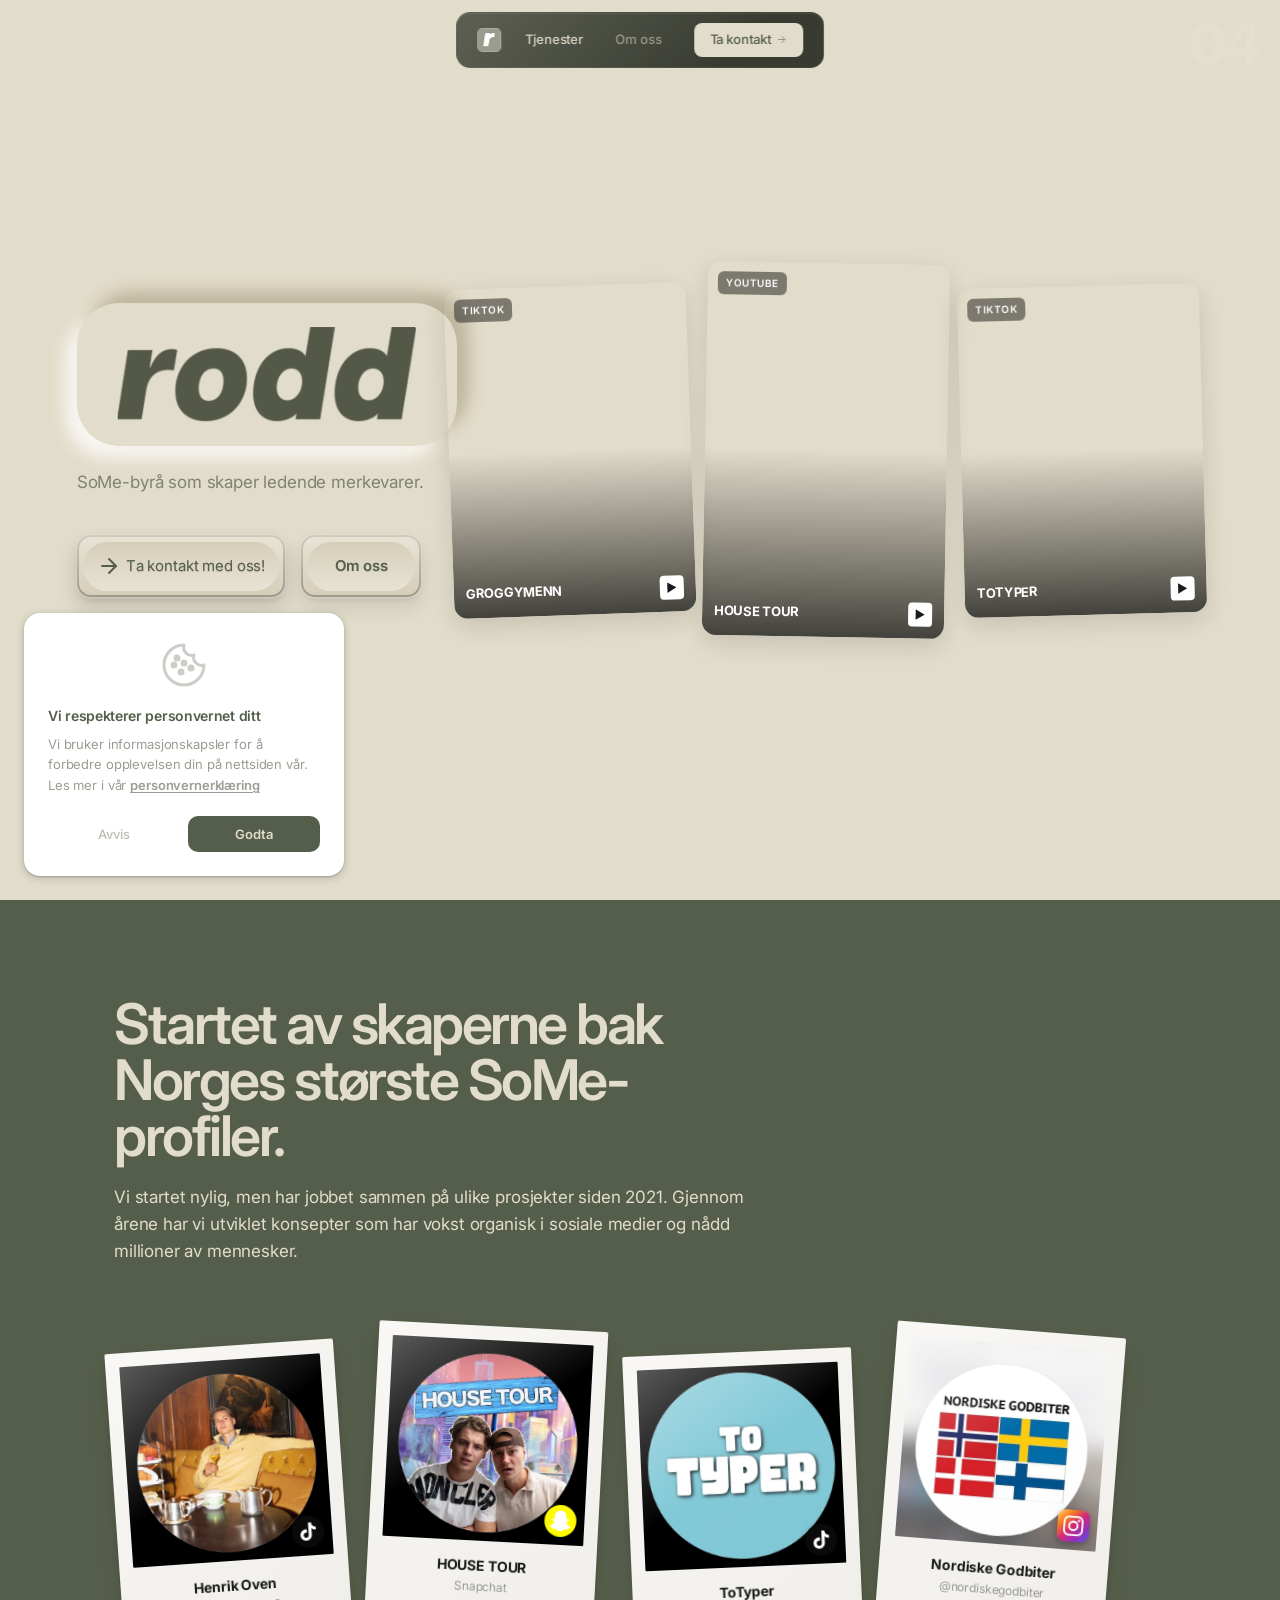
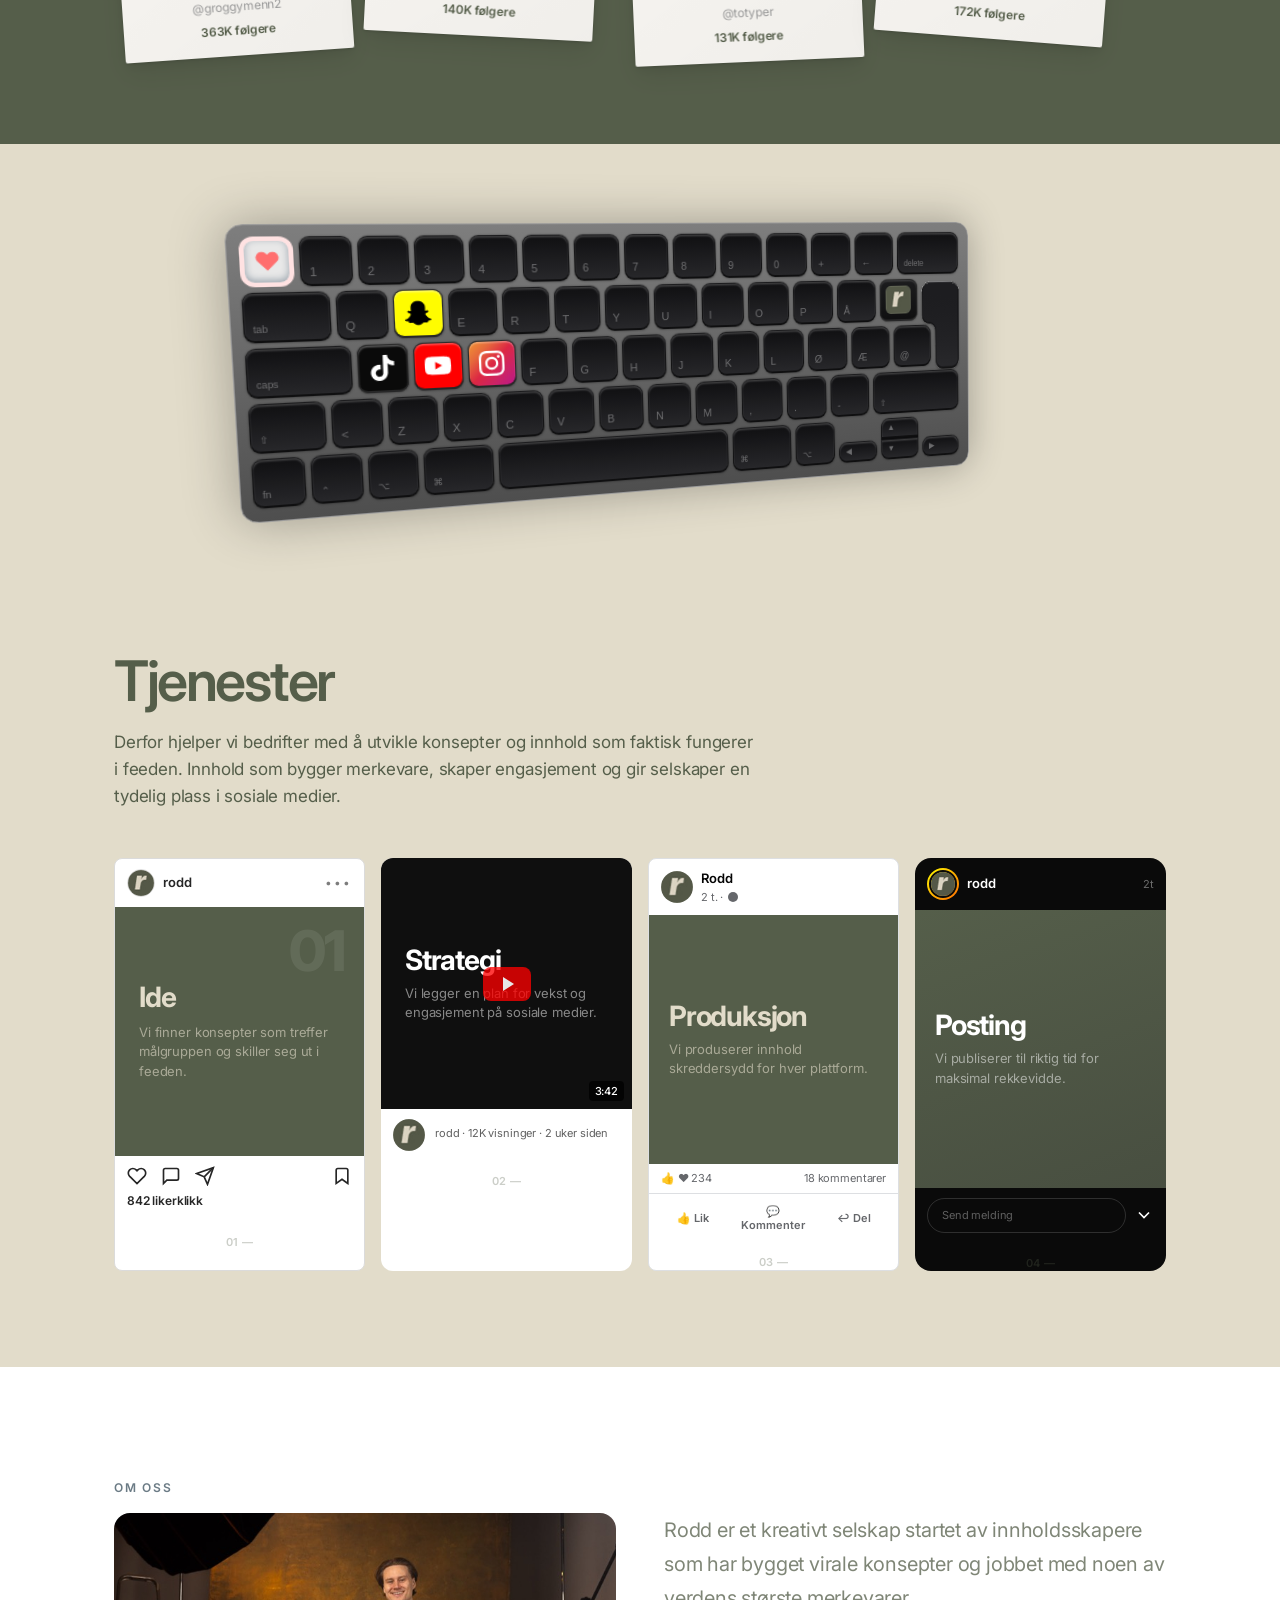
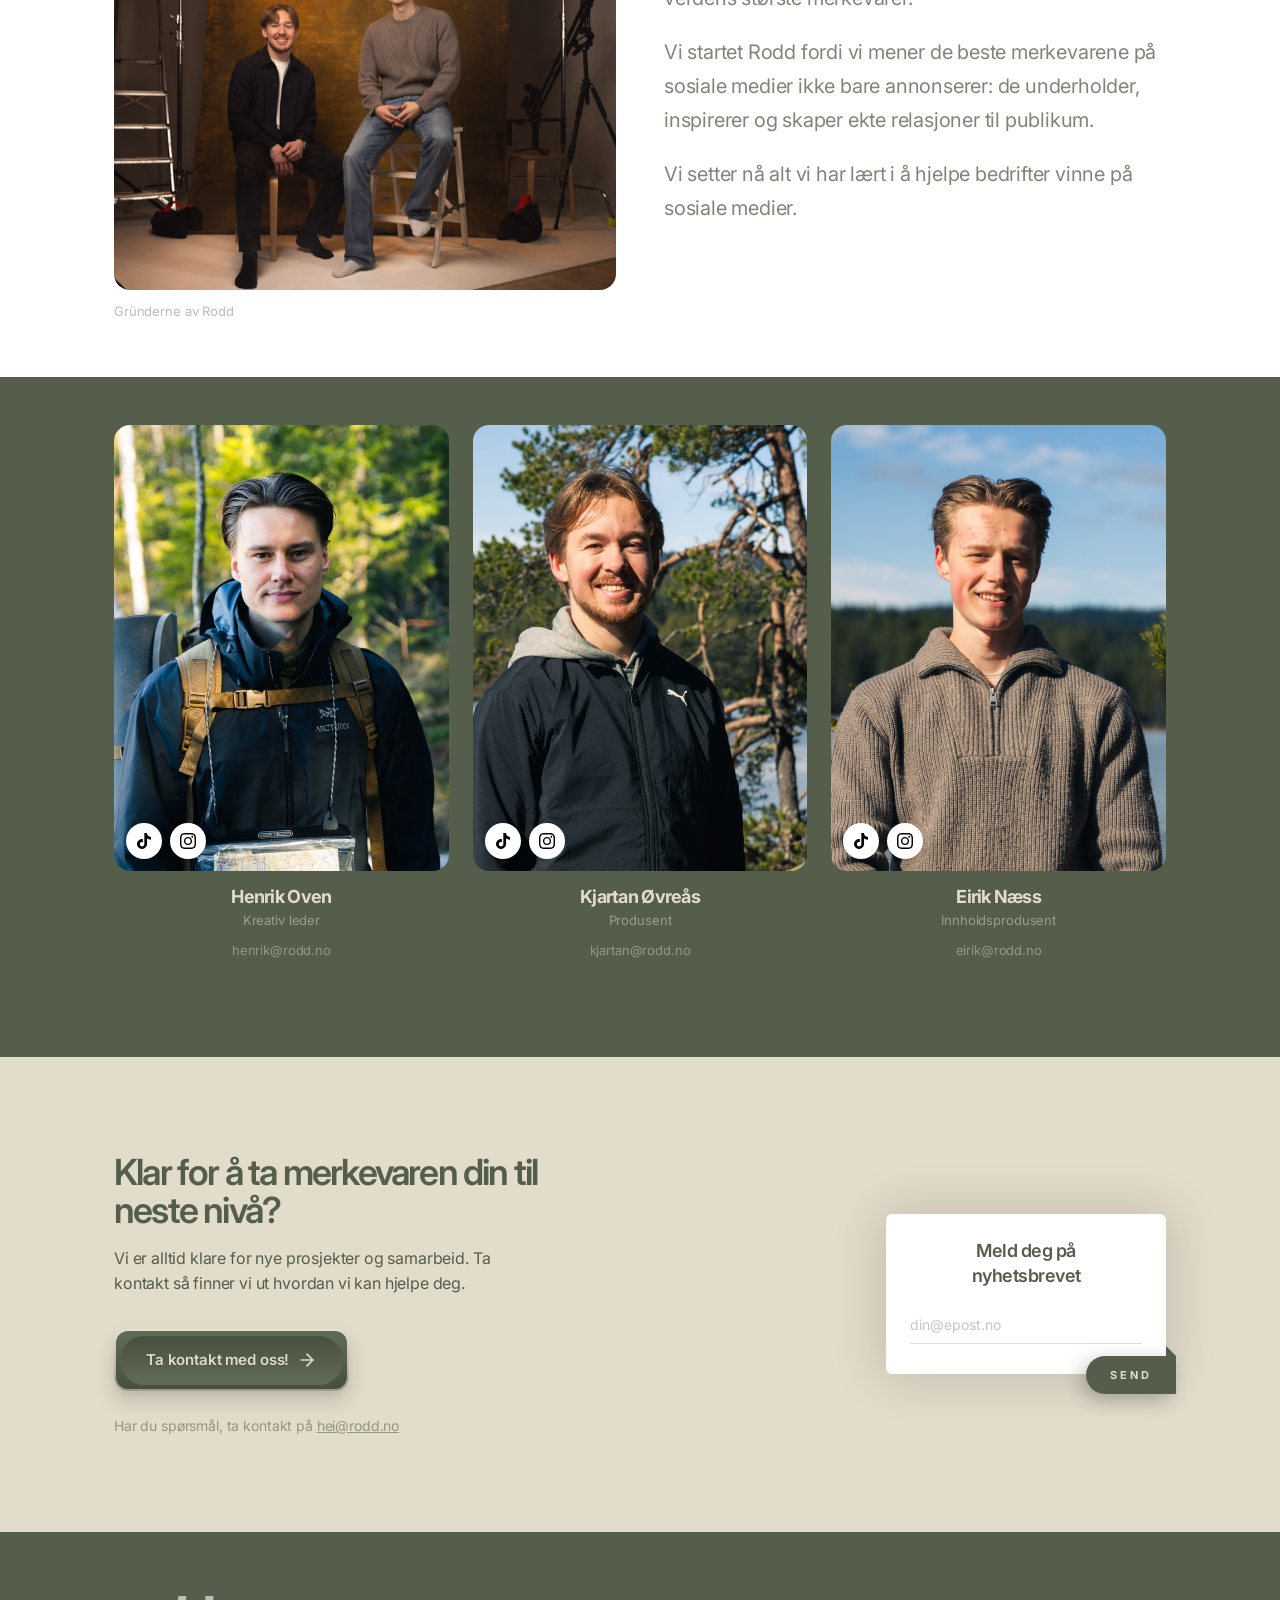
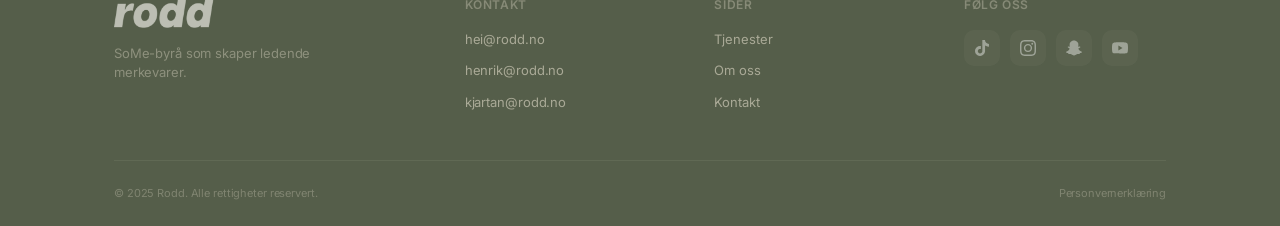
==== index.html @ 79b3c235 "Rodd SoMe-byrå nettside - initial commit Komplett statisk nettside med hero, profiler, tastatur, tje" ====
<!DOCTYPE html>
<html lang="nb">
<head>
  <meta charset="UTF-8">
  <meta name="viewport" content="width=device-width, initial-scale=1.0">
  <title>rodd – sosiale medier byrå</title>
  <meta name="description" content="Vi skaper ledende merkevarer på sosiale medier.">
  <meta name="author" content="rodd">
  <link rel="icon" type="image/jpeg" href="assets/favicon.jpg">
  <link rel="preconnect" href="https://fonts.googleapis.com">
  <link rel="preconnect" href="https://fonts.gstatic.com" crossorigin>
  <link href="https://fonts.googleapis.com/css2?family=Inter:opsz,wght@14..32,100..900&display=swap" rel="stylesheet">
  <link rel="stylesheet" href="style.css">
</head>
<body>

  <a href="#tjenester" class="sr-only skip-link">Hopp til innhold</a>

  <!-- HEADER / NAV -->
  <header id="header">
    <nav>
      <a href="#" class="logo">
        <img src="assets/favicon.jpg" alt="rodd" class="logo-img">
      </a>
      <div class="nav-links">
        <a href="#tjenester">Tjenester</a>
        <a href="#om-oss">Om oss</a>
        <a href="#kontakt" class="nav-cta">Ta kontakt <svg width="14" height="14" viewBox="0 0 24 24" fill="none" stroke="currentColor" stroke-width="2" stroke-linecap="round" stroke-linejoin="round"><line x1="5" y1="12" x2="19" y2="12"/><polyline points="12 5 19 12 12 19"/></svg></a>
      </div>
      <button class="mobile-menu-btn" aria-label="Meny">
        <span></span><span></span><span></span>
      </button>
    </nav>
    <div class="mobile-menu">
      <a href="#tjenester">Tjenester</a>
      <a href="#om-oss">Om oss</a>
      <a href="#kontakt">Kontakt</a>
    </div>
  </header>

  <!-- HERO -->
  <section class="hero">
    <div class="container hero-container">
      <div class="hero-content">
        <h1 class="sr-only">Rodd – SoMe-byrå</h1>
        <img src="assets/rodd-logo-hq.png" alt="rodd" class="hero-logo">
        <p class="hero-tagline">SoMe-byrå som skaper ledende merkevarer.</p>
        <div class="hero-buttons">
          <a href="#kontakt" class="fancy-btn">
            <div class="outline"><div></div></div>
            <div class="state">
              <div class="icon">
                <svg class="empty" width="24" height="24" viewBox="0 0 24 24" fill="none" stroke="currentColor" stroke-width="2" stroke-linecap="round" stroke-linejoin="round"><line x1="5" y1="12" x2="19" y2="12"/><polyline points="12 5 19 12 12 19"/></svg>
                <svg class="filled" width="24" height="24" viewBox="0 0 24 24" fill="none" stroke="currentColor" stroke-width="2.5" stroke-linecap="round" stroke-linejoin="round"><line x1="5" y1="12" x2="19" y2="12"/><polyline points="12 5 19 12 12 19"/></svg>
              </div>
              <p><span style="--i:1">T</span><span style="--i:2">a</span><span style="--i:3">&nbsp;</span><span style="--i:4">k</span><span style="--i:5">o</span><span style="--i:6">n</span><span style="--i:7">t</span><span style="--i:8">a</span><span style="--i:9">k</span><span style="--i:10">t</span><span style="--i:11">&nbsp;</span><span style="--i:12">m</span><span style="--i:13">e</span><span style="--i:14">d</span><span style="--i:15">&nbsp;</span><span style="--i:16">o</span><span style="--i:17">s</span><span style="--i:18">s</span><span style="--i:19">!</span></p>
            </div>
          </a>
          <a href="#om-oss" class="hero-btn-secondary">Om oss</a>
        </div>
      </div>
    </div>
    <!-- Video showcase-kort -->
    <div class="hero-showcase">
      <div class="showcase-card showcase-1 showcase-video">
        <iframe
          src="https://www.tiktok.com/player/v1/7286075575255567649?autoplay=1&loop=1&controls=0&music_info=0&description=0&rel=0"
          allowfullscreen
          allow="autoplay"
          title="Groggymenn TikTok-video"
          loading="lazy"
          style="width:100%;height:100%;border:none;position:absolute;top:0;left:0;">
        </iframe>
        <div class="showcase-overlay">
          <div class="showcase-info">
            <h4>Groggymenn</h4>
            <div class="showcase-play">
              <svg width="10" height="12" viewBox="0 0 384 512"><path d="M384 256 0 32v448z" fill="currentColor"/></svg>
            </div>
          </div>
        </div>
        <div class="showcase-tag">TikTok</div>
      </div>
      <div class="showcase-card showcase-2 showcase-video">
        <iframe
          src="https://www.youtube.com/embed/GX_Gr3zQvHE?autoplay=1&mute=1&loop=1&playlist=GX_Gr3zQvHE&controls=0&showinfo=0&rel=0&modestbranding=1"
          allowfullscreen
          allow="autoplay"
          title="House Tour YouTube-video"
          loading="lazy"
          style="width:300%;height:100%;border:none;position:absolute;top:0;left:-100%;">
        </iframe>
        <div class="showcase-overlay">
          <div class="showcase-info">
            <h4>House Tour</h4>
            <div class="showcase-play">
              <svg width="10" height="12" viewBox="0 0 384 512"><path d="M384 256 0 32v448z" fill="currentColor"/></svg>
            </div>
          </div>
        </div>
        <div class="showcase-tag">YouTube</div>
      </div>
      <div class="showcase-card showcase-3 showcase-video">
        <iframe
          src="https://www.tiktok.com/player/v1/7423097959144770848?autoplay=1&loop=1&controls=0&music_info=0&description=0&rel=0"
          allowfullscreen
          allow="autoplay"
          title="ToTyper TikTok-video"
          loading="lazy"
          style="width:100%;height:100%;border:none;position:absolute;top:0;left:0;">
        </iframe>
        <div class="showcase-overlay">
          <div class="showcase-info">
            <h4>ToTyper</h4>
            <div class="showcase-play">
              <svg width="10" height="12" viewBox="0 0 384 512"><path d="M384 256 0 32v448z" fill="currentColor"/></svg>
            </div>
          </div>
        </div>
        <div class="showcase-tag">TikTok</div>
      </div>
    </div>
    <div class="scroll-indicator">
      <svg width="24" height="24" viewBox="0 0 24 24" fill="none" stroke="currentColor" stroke-width="2" stroke-linecap="round" stroke-linejoin="round"><line x1="12" y1="5" x2="12" y2="19"/><polyline points="19 12 12 19 5 12"/></svg>
    </div>
  </section>

  <!-- PROFILER -->
  <section class="profiles">
    <div class="container">
      <h2 class="profiles-heading">Startet av skaperne bak Norges største SoMe-profiler.</h2>
      <p class="profiles-desc">Vi startet nylig, men har jobbet sammen på ulike prosjekter siden 2021. Gjennom årene har vi utviklet konsepter som har vokst organisk i sosiale medier og nådd millioner av mennesker.</p>
      <div class="profiles-grid">
        <div class="polaroid" style="--rotate: -4deg; --shift-y: 12px">
          <div class="polaroid-photo">
            <img src="assets/profile-henrik.jpg" alt="Henrik Oven">
            <div class="polaroid-stamp tiktok-stamp">
              <img src="assets/logo-tiktok.svg" alt="TikTok">
            </div>
          </div>
          <div class="polaroid-caption">
            <span class="polaroid-name">Henrik Oven</span>
            <span class="polaroid-handle">@groggymenn2</span>
            <span class="polaroid-stat">363K følgere</span>
          </div>
        </div>
        <div class="polaroid" style="--rotate: 3deg; --shift-y: -8px">
          <div class="polaroid-photo">
            <img src="assets/profile-housetour.jpg" alt="HOUSE TOUR">
            <div class="polaroid-stamp snapchat-stamp">
              <img src="assets/logo-snapchat.svg" alt="Snapchat">
            </div>
          </div>
          <div class="polaroid-caption">
            <span class="polaroid-name">HOUSE TOUR</span>
            <span class="polaroid-handle">Snapchat</span>
            <span class="polaroid-stat">140K følgere</span>
          </div>
        </div>
        <div class="polaroid" style="--rotate: -2.5deg; --shift-y: 18px">
          <div class="polaroid-photo">
            <img src="assets/profile-totyper.jpg" alt="ToTyper">
            <div class="polaroid-stamp tiktok-stamp">
              <img src="assets/logo-tiktok.svg" alt="TikTok">
            </div>
          </div>
          <div class="polaroid-caption">
            <span class="polaroid-name">ToTyper</span>
            <span class="polaroid-handle">@totyper</span>
            <span class="polaroid-stat">131K følgere</span>
          </div>
        </div>
        <div class="polaroid" style="--rotate: 4.5deg; --shift-y: -5px">
          <div class="polaroid-photo">
            <img src="assets/profile-nordiske.jpg" alt="Nordiske Godbiter">
            <div class="polaroid-stamp instagram-stamp">
              <img src="assets/logo-instagram.svg" alt="Instagram">
            </div>
          </div>
          <div class="polaroid-caption">
            <span class="polaroid-name">Nordiske Godbiter</span>
            <span class="polaroid-handle">@nordiskegodbiter</span>
            <span class="polaroid-stat">172K følgere</span>
          </div>
        </div>
      </div>
    </div>
  </section>

  <!-- KEYBOARD -->
  <section class="keyboard-section">
    <div class="keyboard-wrap">
      <div class="integrations-keyboard">
        <div class="integrations-keyboard-row">
          <div class="key key-esc-heart">
            <div class="key-inner key-heart-inner">
              <svg viewBox="0 0 24 24" fill="currentColor"><path d="M20.84 4.61a5.5 5.5 0 0 0-7.78 0L12 5.67l-1.06-1.06a5.5 5.5 0 0 0-7.78 7.78l1.06 1.06L12 21.23l7.78-7.78 1.06-1.06a5.5 5.5 0 0 0 0-7.78z"/></svg>
            </div>
          </div>
          <div class="key"><div class="key-inner"><span class="key-label">1</span></div></div>
          <div class="key"><div class="key-inner"><span class="key-label">2</span></div></div>
          <div class="key"><div class="key-inner"><span class="key-label">3</span></div></div>
          <div class="key"><div class="key-inner"><span class="key-label">4</span></div></div>
          <div class="key"><div class="key-inner"><span class="key-label">5</span></div></div>
          <div class="key"><div class="key-inner"><span class="key-label">6</span></div></div>
          <div class="key"><div class="key-inner"><span class="key-label">7</span></div></div>
          <div class="key"><div class="key-inner"><span class="key-label">8</span></div></div>
          <div class="key"><div class="key-inner"><span class="key-label">9</span></div></div>
          <div class="key"><div class="key-inner"><span class="key-label">0</span></div></div>
          <div class="key"><div class="key-inner"><span class="key-label">+</span></div></div>
          <div class="key"><div class="key-inner"><span class="key-label">&#x2190;</span></div></div>
          <div class="key key-tab"><div class="key-inner"><span class="key-label key-label-sm">delete</span></div></div>
        </div>
        <div class="integrations-keyboard-row">
          <div class="key key-tab"><div class="key-inner"><span class="key-label key-label-sm">tab</span></div></div>
          <div class="key"><div class="key-inner"><span class="key-label">Q</span></div></div>
          <div class="key"><div class="key-inner key-social key-snapchat"><img src="assets/logo-snapchat-dark.svg" alt="Snapchat"></div><div class="key-mask"></div></div>
          <div class="key"><div class="key-inner"><span class="key-label">E</span></div></div>
          <div class="key"><div class="key-inner"><span class="key-label">R</span></div></div>
          <div class="key"><div class="key-inner"><span class="key-label">T</span></div></div>
          <div class="key"><div class="key-inner"><span class="key-label">Y</span></div></div>
          <div class="key"><div class="key-inner"><span class="key-label">U</span></div></div>
          <div class="key"><div class="key-inner"><span class="key-label">I</span></div></div>
          <div class="key"><div class="key-inner"><span class="key-label">O</span></div></div>
          <div class="key"><div class="key-inner"><span class="key-label">P</span></div></div>
          <div class="key"><div class="key-inner"><span class="key-label">&#xC5;</span></div></div>
          <div class="key"><div class="key-inner key-favicon-wrap"><img src="assets/favicon.jpg" alt="rodd"></div><div class="key-mask"></div></div>
          <div class="key key-enter-r"><div class="key-inner"></div><img src="assets/key-enter-r.svg" alt="enter"></div>
        </div>
        <div class="integrations-keyboard-row">
          <div class="key key-caps"><div class="key-inner"><span class="key-label key-label-sm">caps</span></div></div>
          <div class="key"><div class="key-inner key-social key-tiktok"><img src="assets/logo-tiktok.svg" alt="TikTok"></div><div class="key-mask"></div></div>
          <div class="key"><div class="key-inner key-social key-youtube"><img src="assets/logo-youtube-white.svg" alt="YouTube"></div><div class="key-mask"></div></div>
          <div class="key"><div class="key-inner key-social key-instagram"><img src="assets/logo-instagram-white.svg" alt="Instagram"></div><div class="key-mask"></div></div>
          <div class="key"><div class="key-inner"><span class="key-label">F</span></div></div>
          <div class="key"><div class="key-inner"><span class="key-label">G</span></div></div>
          <div class="key"><div class="key-inner"><span class="key-label">H</span></div></div>
          <div class="key"><div class="key-inner"><span class="key-label">J</span></div></div>
          <div class="key"><div class="key-inner"><span class="key-label">K</span></div></div>
          <div class="key"><div class="key-inner"><span class="key-label">L</span></div></div>
          <div class="key"><div class="key-inner"><span class="key-label">&#xD8;</span></div></div>
          <div class="key"><div class="key-inner"><span class="key-label">&#xC6;</span></div></div>
          <div class="key"><div class="key-inner"><span class="key-label">@</span></div></div>
        </div>
        <div class="integrations-keyboard-row">
          <div class="key key-cmd"><div class="key-inner"><span class="key-label key-label-sm">&#x21E7;</span></div></div>
          <div class="key"><div class="key-inner"><span class="key-label">&lt;</span></div></div>
          <div class="key"><div class="key-inner"><span class="key-label">Z</span></div></div>
          <div class="key"><div class="key-inner"><span class="key-label">X</span></div></div>
          <div class="key"><div class="key-inner"><span class="key-label">C</span></div></div>
          <div class="key"><div class="key-inner"><span class="key-label">V</span></div></div>
          <div class="key"><div class="key-inner"><span class="key-label">B</span></div></div>
          <div class="key"><div class="key-inner"><span class="key-label">N</span></div></div>
          <div class="key"><div class="key-inner"><span class="key-label">M</span></div></div>
          <div class="key"><div class="key-inner"><span class="key-label">,</span></div></div>
          <div class="key"><div class="key-inner"><span class="key-label">.</span></div></div>
          <div class="key"><div class="key-inner"><span class="key-label">-</span></div></div>
          <div class="key key-shift-r"><div class="key-inner"><span class="key-label key-label-sm">&#x21E7;</span></div></div>
        </div>
        <div class="integrations-keyboard-row">
          <div class="key"><div class="key-inner"><span class="key-label key-label-sm">fn</span></div></div>
          <div class="key"><div class="key-inner"><span class="key-label key-label-sm">&#x2303;</span></div></div>
          <div class="key"><div class="key-inner"><span class="key-label key-label-sm">&#x2325;</span></div></div>
          <div class="key key-cmd"><div class="key-inner"><span class="key-label key-label-sm">&#x2318;</span></div></div>
          <div class="key key-space"><div class="key-inner"></div></div>
          <div class="key key-cmd"><div class="key-inner"><span class="key-label key-label-sm">&#x2318;</span></div></div>
          <div class="key"><div class="key-inner"><span class="key-label key-label-sm">&#x2325;</span></div></div>
          <div class="key key-lr"><div class="key-inner"><span class="key-label key-label-sm">&#x25C0;</span></div></div>
          <div class="key-arrow-group">
            <div class="key key-up"><div class="key-inner"><span class="key-label key-label-sm">&#x25B2;</span></div></div>
            <div class="key key-down"><div class="key-inner"><span class="key-label key-label-sm">&#x25BC;</span></div></div>
          </div>
          <div class="key key-lr"><div class="key-inner"><span class="key-label key-label-sm">&#x25B6;</span></div></div>
        </div>
      </div>
    </div>
  </section>

  <!-- TJENESTER -->
  <section id="tjenester" class="services">
    <div class="container">
      <h2 class="services-heading">Tjenester</h2>
      <p class="services-desc">Derfor hjelper vi bedrifter med å utvikle konsepter og innhold som faktisk fungerer i feeden. Innhold som bygger merkevare, skaper engasjement og gir selskaper en tydelig plass i sosiale medier.</p>
      <div class="services-grid">
        <!-- INSTAGRAM-KORT -->
        <div class="social-post insta-card">
          <div class="insta-top">
            <img src="assets/favicon.jpg" alt="rodd" class="insta-avatar">
            <span class="insta-user">rodd</span>
            <span class="insta-dots">&#x2022;&#x2022;&#x2022;</span>
          </div>
          <div class="insta-image">
            <span class="insta-step">01</span>
            <h3>Ide</h3>
            <p>Vi finner konsepter som treffer målgruppen og skiller seg ut i feeden.</p>
          </div>
          <div class="insta-actions">
            <div class="insta-icons-left">
              <svg width="20" height="20" viewBox="0 0 24 24" fill="none" stroke="currentColor" stroke-width="2"><path d="M20.84 4.61a5.5 5.5 0 0 0-7.78 0L12 5.67l-1.06-1.06a5.5 5.5 0 0 0-7.78 7.78l1.06 1.06L12 21.23l7.78-7.78 1.06-1.06a5.5 5.5 0 0 0 0-7.78z"/></svg>
              <svg width="20" height="20" viewBox="0 0 24 24" fill="none" stroke="currentColor" stroke-width="2"><path d="M21 15a2 2 0 0 1-2 2H7l-4 4V5a2 2 0 0 1 2-2h14a2 2 0 0 1 2 2z"/></svg>
              <svg width="20" height="20" viewBox="0 0 24 24" fill="none" stroke="currentColor" stroke-width="2"><line x1="22" y1="2" x2="11" y2="13"/><polygon points="22 2 15 22 11 13 2 9 22 2"/></svg>
            </div>
            <svg width="20" height="20" viewBox="0 0 24 24" fill="none" stroke="currentColor" stroke-width="2"><path d="M19 21l-7-5-7 5V5a2 2 0 0 1 2-2h10a2 2 0 0 1 2 2z"/></svg>
          </div>
          <div class="insta-likes">842 likerklikk</div>
        </div>

        <!-- YOUTUBE-KORT -->
        <div class="social-post yt-card">
          <div class="yt-thumbnail">
            <h3>Strategi</h3>
            <p>Vi legger en plan for vekst og engasjement på sosiale medier.</p>
            <div class="yt-play-btn">
              <svg width="24" height="24" viewBox="0 0 24 24" fill="#fff"><path d="M8 5v14l11-7z"/></svg>
            </div>
            <span class="yt-duration">3:42</span>
          </div>
          <div class="yt-info">
            <img src="assets/favicon.jpg" alt="rodd" class="yt-avatar">
            <div class="yt-meta">
              <span>rodd &middot; 12K visninger &middot; 2 uker siden</span>
            </div>
          </div>
        </div>

        <!-- FACEBOOK-KORT -->
        <div class="social-post fb-card">
          <div class="fb-header">
            <img src="assets/favicon.jpg" alt="rodd" class="fb-avatar">
            <div class="fb-user-info">
              <span class="fb-name">Rodd</span>
              <span class="fb-time">2 t. &middot; <svg width="12" height="12" viewBox="0 0 24 24" fill="currentColor"><circle cx="12" cy="12" r="10"/><path d="M12 2a10 10 0 1 0 0 20 10 10 0 0 0 0-20zm0 18a8 8 0 1 1 0-16 8 8 0 0 1 0 16z" fill="none"/></svg></span>
            </div>
          </div>
          <div class="fb-content">
            <span class="insta-step">03</span>
            <h3>Produksjon</h3>
            <p>Vi produserer innhold skreddersydd for hver plattform.</p>
          </div>
          <div class="fb-stats">
            <span>&#x1F44D; &#x2764;&#xFE0F; 234</span>
            <span>18 kommentarer</span>
          </div>
          <div class="fb-actions">
            <button>&#x1F44D; Lik</button>
            <button>&#x1F4AC; Kommenter</button>
            <button>&#x21A9; Del</button>
          </div>
        </div>

        <!-- SNAPCHAT-KORT -->
        <div class="social-post snap-card">
          <div class="snap-header">
            <div class="snap-avatar-ring">
              <img src="assets/favicon.jpg" alt="rodd" class="snap-avatar">
            </div>
            <span class="snap-user">rodd</span>
            <span class="snap-time">2t</span>
          </div>
          <div class="snap-content">
            <span class="insta-step">04</span>
            <h3>Posting</h3>
            <p>Vi publiserer til riktig tid for maksimal rekkevidde.</p>
          </div>
          <div class="snap-bottom">
            <div class="snap-reply">Send melding</div>
            <svg width="20" height="20" viewBox="0 0 24 24" fill="none" stroke="#fff" stroke-width="2"><polyline points="6 9 12 15 18 9"/></svg>
          </div>
        </div>
      </div>
    </div>
  </section>

  <!-- OM OSS -->
  <section id="om-oss" class="about">
    <div class="container">
      <p class="section-label">Om oss</p>
      <div class="about-content">
        <div class="about-image">
          <img src="assets/founders-photo.jpg" alt="Gründerne av rodd">
          <p class="about-image-caption">Gründerne av Rodd</p>
        </div>
        <div class="about-text">
          <p>Rodd er et kreativt selskap startet av innholdsskapere som har bygget virale konsepter og jobbet med noen av verdens største merkevarer.</p>
          <p>Vi startet Rodd fordi vi mener de beste merkevarene på sosiale medier ikke bare annonserer: de underholder, inspirerer og skaper ekte relasjoner til publikum.</p>
          <p>Vi setter nå alt vi har lært i å hjelpe bedrifter vinne på sosiale medier.</p>
        </div>
      </div>
    </div>
  </section>

  <!-- TEAM -->
  <section class="team">
    <div class="container">
      <div class="team-grid">
        <div class="team-card">
          <div class="team-photo">
            <img src="assets/henrik.jpg" alt="Henrik Oven">
            <div class="team-socials">
              <a href="https://www.tiktok.com/@groggymenn2" target="_blank" rel="noopener" class="social-icon tiktok-icon"><span class="social-tooltip">TikTok</span><img src="assets/logo-tiktok.svg" alt="TikTok"></a>
              <a href="https://www.instagram.com/" target="_blank" rel="noopener" class="social-icon instagram-icon"><span class="social-tooltip">Instagram</span><img src="assets/logo-instagram.svg" alt="Instagram"></a>
            </div>
          </div>
          <h3>Henrik Oven</h3>
          <p class="team-role">Kreativ leder</p>
          <a href="mailto:henrik@rodd.no" class="team-email">henrik@rodd.no</a>
        </div>
        <div class="team-card">
          <div class="team-photo">
            <img src="assets/kjartan.jpg" alt="Kjartan Øvreås">
            <div class="team-socials">
              <a href="https://www.tiktok.com/" target="_blank" rel="noopener" class="social-icon tiktok-icon"><span class="social-tooltip">TikTok</span><img src="assets/logo-tiktok.svg" alt="TikTok"></a>
              <a href="https://www.instagram.com/" target="_blank" rel="noopener" class="social-icon instagram-icon"><span class="social-tooltip">Instagram</span><img src="assets/logo-instagram.svg" alt="Instagram"></a>
            </div>
          </div>
          <h3>Kjartan Øvreås</h3>
          <p class="team-role">Produsent</p>
          <a href="mailto:kjartan@rodd.no" class="team-email">kjartan@rodd.no</a>
        </div>
        <div class="team-card">
          <div class="team-photo">
            <img src="assets/eirik.jpg" alt="Eirik Næss">
            <div class="team-socials">
              <a href="https://www.tiktok.com/" target="_blank" rel="noopener" class="social-icon tiktok-icon"><span class="social-tooltip">TikTok</span><img src="assets/logo-tiktok.svg" alt="TikTok"></a>
              <a href="https://www.instagram.com/" target="_blank" rel="noopener" class="social-icon instagram-icon"><span class="social-tooltip">Instagram</span><img src="assets/logo-instagram.svg" alt="Instagram"></a>
            </div>
          </div>
          <h3>Eirik Næss</h3>
          <p class="team-role">Innholdsprodusent</p>
          <a href="mailto:eirik@rodd.no" class="team-email">eirik@rodd.no</a>
        </div>
      </div>
    </div>
  </section>

  <!-- CTA + NYHETSBREV -->
  <section id="kontakt" class="contact">
    <div class="container">
      <div class="contact-grid">
        <div class="contact-left">
          <h2>Klar for å ta merkevaren din til neste nivå?</h2>
          <p class="contact-sub">Vi er alltid klare for nye prosjekter og samarbeid. Ta kontakt så finner vi ut hvordan vi kan hjelpe deg.</p>
          <a href="mailto:hei@rodd.no" class="contact-fancy-btn">Ta kontakt med oss! <svg width="20" height="20" viewBox="0 0 24 24" fill="none" stroke="currentColor" stroke-width="2" stroke-linecap="round" stroke-linejoin="round"><line x1="5" y1="12" x2="19" y2="12"/><polyline points="12 5 19 12 12 19"/></svg></a>
          <p class="contact-email">Har du spørsmål, ta kontakt på <a href="mailto:hei@rodd.no">hei@rodd.no</a></p>
        </div>
        <div class="contact-right">
          <div class="subscribe">
            <p>Meld deg på<br>nyhetsbrevet</p>
            <form>
              <input type="email" placeholder="din@epost.no" required aria-label="E-post">
              <button type="submit" class="submit-btn">SEND</button>
            </form>
          </div>
        </div>
      </div>
    </div>
  </section>

  <!-- FOOTER -->
  <footer>
    <div class="container">
      <div class="footer-top">
        <div class="footer-brand">
          <img src="assets/rodd-logo-hq.png" alt="rodd" class="footer-logo-large">
          <p class="footer-tagline">SoMe-byrå som skaper ledende merkevarer.</p>
        </div>
        <div class="footer-col">
          <h4>Kontakt</h4>
          <a href="mailto:hei@rodd.no">hei@rodd.no</a>
          <a href="mailto:henrik@rodd.no">henrik@rodd.no</a>
          <a href="mailto:kjartan@rodd.no">kjartan@rodd.no</a>
        </div>
        <div class="footer-col">
          <h4>Sider</h4>
          <a href="#tjenester">Tjenester</a>
          <a href="#om-oss">Om oss</a>
          <a href="#kontakt">Kontakt</a>
        </div>
        <div class="footer-col">
          <h4>Følg oss</h4>
          <div class="footer-socials">
            <a href="https://www.tiktok.com/@groggymenn2" target="_blank" rel="noopener" class="footer-social-icon" aria-label="TikTok"><img src="assets/logo-tiktok.svg" alt="TikTok"></a>
            <a href="https://www.instagram.com/nordiskegodbiter" target="_blank" rel="noopener" class="footer-social-icon" aria-label="Instagram"><img src="assets/logo-instagram.svg" alt="Instagram"></a>
            <a href="https://www.snapchat.com/add/housetour" target="_blank" rel="noopener" class="footer-social-icon" aria-label="Snapchat"><img src="assets/logo-snapchat.svg" alt="Snapchat"></a>
            <a href="https://www.youtube.com/@groggymenn" target="_blank" rel="noopener" class="footer-social-icon" aria-label="YouTube"><img src="assets/logo-youtube-white.svg" alt="YouTube"></a>
          </div>
        </div>
      </div>
      <div class="footer-bottom">
        <p>&copy; 2025 Rodd. Alle rettigheter reservert.</p>
        <a href="personvern.html" class="privacy-link">Personvernerklæring</a>
      </div>
    </div>
  </footer>

  <script src="script.js"></script>
  <script src="cookie.js"></script>
</body>
</html>
---- style.css ----
/* ============================================
   RODD — Sosiale Medier Byrå
   Fargepalett (HSL fra original):
   --forest:        hsl(88, 12%, 33%)   mørk grønn
   --forest-medium: hsl(88, 10%, 28%)   mørkere grønn
   --golden:        hsl(45, 29%, 84%)   varm beige/gyllen
   --golden-light:  hsl(45, 30%, 90%)   lys krem
   --olive:         hsl(202, 11%, 47%)  dempet blå-grå
   --brown:         hsl(27, 23%, 30%)   varm brun
   ============================================ */

:root {
  --forest: hsl(88, 12%, 33%);
  --forest-medium: hsl(88, 10%, 28%);
  --forest-light: hsl(88, 12%, 38%);
  --golden: hsl(45, 29%, 84%);
  --golden-light: hsl(45, 30%, 90%);
  --olive: hsl(202, 11%, 47%);
  --brown: hsl(27, 23%, 30%);
}

/* ---- RESET & BASE ---- */
*, *::before, *::after {
  margin: 0;
  padding: 0;
  box-sizing: border-box;
}

html {
  scroll-behavior: smooth;
  -webkit-font-smoothing: antialiased;
  -moz-osx-font-smoothing: grayscale;
}

body {
  font-family: 'Inter', -apple-system, BlinkMacSystemFont, 'Segoe UI', sans-serif;
  font-optical-sizing: auto;
  font-variation-settings: 'slnt' 0;
  background-color: var(--forest);
  color: var(--golden);
  line-height: 1.5;
  overflow-x: hidden;
  letter-spacing: -0.14px;
  font-weight: 400;
  -webkit-font-smoothing: antialiased;
  -moz-osx-font-smoothing: grayscale;
  text-rendering: optimizeLegibility;
}

h1, h2, h3 {
  letter-spacing: -0.04em;
  font-weight: 600;
  line-height: 1.1;
}

p {
  letter-spacing: -0.01em;
  font-weight: 400;
}

img {
  max-width: 100%;
  height: auto;
  display: block;
}

a {
  color: inherit;
  text-decoration: none;
}

.container {
  max-width: 1100px;
  margin: 0 auto;
  padding: 0 24px;
}

/* ---- FLASH BAR ---- */
.flash-bar {
  position: fixed;
  top: 0;
  left: 0;
  right: 0;
  z-index: 200;
  display: flex;
  align-items: center;
  justify-content: center;
  gap: 16px;
  padding: 8px 24px;
  background: var(--forest);
  transform: translateY(0);
  transition: transform 0.4s ease, opacity 0.4s ease;
}

.flash-bar.flash-hidden {
  transform: translateY(-100%);
  opacity: 0;
  pointer-events: none;
}

.flash-bar p {
  font-size: 0.75rem;
  font-weight: 500;
  letter-spacing: -0.1px;
  color: var(--golden);
  opacity: 0.8;
  margin: 0;
}

.flash-bar a {
  color: var(--golden);
  font-weight: 600;
  opacity: 1;
  text-decoration: none;
  margin-left: 6px;
  transition: opacity 0.2s;
}

.flash-bar a:hover {
  opacity: 0.7;
}

.flash-close {
  position: absolute;
  right: 16px;
  top: 50%;
  transform: translateY(-50%);
  background: none;
  border: none;
  color: var(--golden);
  opacity: 0.3;
  font-size: 1rem;
  cursor: pointer;
  padding: 4px;
  line-height: 1;
  transition: opacity 0.2s;
}

.flash-close:hover {
  opacity: 0.7;
}

/* Header offset when flash bar visible */
.flash-bar ~ header {
  top: calc(12px + 32px);
}

.flash-bar.flash-hidden ~ header,
header.flash-gone {
  top: 12px;
}

/* ---- HEADER (Raycast-stil) ---- */
header {
  position: fixed;
  top: 12px;
  left: 50%;
  transform: translateX(-50%) translateY(0);
  z-index: 100;
  background: transparent;
  transition: transform 0.35s ease, opacity 0.35s ease, top 0.4s ease;
}

header.header-hidden {
  transform: translateX(-50%) translateY(-120%);
  opacity: 0;
}

nav {
  display: flex;
  align-items: center;
  justify-content: space-between;
  gap: 24px;
  padding: 10px 20px;
  background: linear-gradient(137deg, hsla(88, 12%, 22%, 0.8) 5%, hsla(88, 10%, 16%, 0.92) 76%);
  backdrop-filter: blur(12px);
  -webkit-backdrop-filter: blur(12px);
  border-radius: 14px;
  border: 1px solid hsla(45, 29%, 84%, 0.06);
  box-shadow: inset 0 1px 1px 0 hsla(45, 29%, 84%, 0.1);
  transition: box-shadow 0.3s ease;
}

nav:hover {
  box-shadow:
    inset 0 1px 1px 0 hsla(45, 29%, 84%, 0.14),
    0 4px 20px rgba(0, 0, 0, 0.12);
}

.logo-img {
  height: 24px;
  width: auto;
  border-radius: 5px;
  filter: brightness(1.8) saturate(0.5);
}

.nav-links {
  display: flex;
  align-items: center;
  gap: 32px;
}

.nav-links a {
  font-size: 0.8125rem;
  font-weight: 500;
  letter-spacing: -0.1px;
  color: hsla(45, 29%, 84%, 0.55);
  transition: color 0.25s;
}

.nav-links a:hover {
  color: hsla(45, 29%, 84%, 0.9);
}

.nav-cta {
  color: var(--forest) !important;
  background: var(--golden) !important;
  padding: 7px 16px;
  border-radius: 8px;
  font-size: 0.75rem;
  font-weight: 600;
  letter-spacing: -0.1px;
  border: none;
  display: inline-flex;
  align-items: center;
  gap: 5px;
  transition: opacity 0.2s, transform 0.2s !important;
}

.nav-cta svg {
  width: 11px;
  height: 11px;
  opacity: 0.6;
}

.nav-cta:hover {
  transform: scale(1.03);
  opacity: 0.85 !important;
}

.mobile-menu-btn {
  display: none;
  flex-direction: column;
  gap: 5px;
  background: none;
  border: none;
  cursor: pointer;
  padding: 10px;
  min-width: 44px;
  min-height: 44px;
}

.mobile-menu-btn span {
  display: block;
  width: 24px;
  height: 2px;
  background: hsla(45, 29%, 84%, 0.7);
  border-radius: 2px;
  transition: transform 0.3s, opacity 0.3s;
}

.mobile-menu {
  display: none;
  flex-direction: column;
  align-items: center;
  gap: 24px;
  padding: 24px;
  background: hsla(88, 10%, 16%, 0.95);
  border-radius: 0 0 14px 14px;
}

.mobile-menu a {
  font-size: 1rem;
  font-weight: 500;
  color: var(--golden);
}

/* ---- BUTTONS ---- */
.btn-primary {
  display: inline-flex;
  align-items: center;
  justify-content: center;
  gap: 8px;
  background: var(--golden);
  color: var(--forest);
  padding: 14px 32px;
  border-radius: 999px;
  font-size: 0.875rem;
  font-weight: 600;
  border: none;
  cursor: pointer;
  transition: opacity 0.2s, transform 0.2s;
  text-decoration: none;
  font-family: inherit;
}

.btn-primary:hover {
  opacity: 0.9;
  transform: scale(1.02);
}

.btn-large {
  padding: 16px 40px;
  font-size: 1rem;
}

/* ---- SECTION LABEL ---- */
.section-label {
  font-size: 0.75rem;
  font-weight: 600;
  letter-spacing: 0.15em;
  text-transform: uppercase;
  color: var(--olive);
  margin-bottom: 16px;
}

/* ============================================
   HERO — beige bakgrunn, venstreorientert
   ============================================ */
.hero {
  min-height: 100vh;
  display: flex;
  align-items: center;
  justify-content: flex-start;
  padding: 80px 0;
  background: var(--golden);
  color: var(--forest);
  position: relative;
}

.hero-container {
  width: 100%;
  max-width: none;
  margin: 0;
  padding: 0 6vw;
}

.hero-content {
  text-align: left;
  max-width: 600px;
}

.hero-logo {
  width: clamp(200px, 35vw, 380px);
  height: auto;
  margin-bottom: 24px;
  margin-left: 0;
  margin-right: auto;
  border-radius: 42px;
  padding: 24px 40px;
  background: var(--golden);
  box-shadow:
    12px -12px 16px hsla(45, 20%, 68%, 1),
    -12px 12px 16px hsla(45, 30%, 96%, 1);
}

.hero-tagline {
  font-size: 1.0625rem;
  color: var(--forest);
  opacity: 0.7;
  font-weight: 400;
  letter-spacing: -0.16px;
  margin-bottom: 40px;
}

.hero-buttons {
  display: flex;
  align-items: center;
  justify-content: flex-start;
  gap: 16px;
}

/* Fancy-knapp (Uiverse-inspirert med hjerte) */
.fancy-btn {
  --primary: var(--forest);
  --neutral-1: hsla(45, 29%, 87%, 1);
  --neutral-2: hsla(45, 25%, 78%, 1);
  --radius: 14px;
  cursor: pointer;
  border-radius: var(--radius);
  text-shadow: 0 1px 1px rgba(0, 0, 0, 0.15);
  border: none;
  box-shadow:
    0 0.5px 0.5px 1px rgba(255, 255, 255, 0.2),
    0 10px 20px rgba(0, 0, 0, 0.15),
    0 4px 5px 0px rgba(0, 0, 0, 0.05);
  display: flex;
  align-items: center;
  justify-content: center;
  position: relative;
  transition: all 0.3s ease;
  min-width: 200px;
  padding: 20px;
  height: 62px;
  font-family: inherit;
  font-size: 0.9375rem;
  font-weight: 600;
  color: var(--forest);
  text-decoration: none;
  background: transparent;
}

.fancy-btn:hover {
  transform: scale(1.02);
  box-shadow:
    0 0 1px 2px rgba(255, 255, 255, 0.3),
    0 15px 30px rgba(0, 0, 0, 0.2),
    0 10px 3px -3px rgba(0, 0, 0, 0.04);
}

.fancy-btn:active {
  transform: scale(1);
  box-shadow:
    0 0 1px 2px rgba(255, 255, 255, 0.3),
    0 10px 3px -3px rgba(0, 0, 0, 0.2);
}

.fancy-btn::after {
  content: "";
  position: absolute;
  inset: 0;
  border-radius: var(--radius);
  border: 2.5px solid transparent;
  background:
    linear-gradient(var(--neutral-1), var(--neutral-2)) padding-box,
    linear-gradient(to bottom, rgba(0, 0, 0, 0.08), rgba(0, 0, 0, 0.3)) border-box;
  z-index: 0;
  transition: all 0.4s ease;
}

.fancy-btn:hover::after {
  transform: scale(1.05, 1.1);
  box-shadow: inset 0 -1px 3px 0 rgba(255, 255, 255, 1);
}

.fancy-btn::before {
  content: "";
  inset: 7px 6px 6px 6px;
  position: absolute;
  background: linear-gradient(to top, var(--neutral-1), var(--neutral-2));
  border-radius: 30px;
  filter: blur(0.5px);
  z-index: 2;
}

/* Outline spinner */
.fancy-btn .outline {
  position: absolute;
  border-radius: inherit;
  overflow: hidden;
  z-index: 1;
  opacity: 0;
  transition: opacity 0.4s ease;
  inset: -2px -3.5px;
}

.fancy-btn .outline > div {
  position: absolute;
  inset: -100%;
  background: conic-gradient(
    from 180deg,
    transparent 60%,
    white 80%,
    transparent 100%
  );
  animation: spin 2s linear infinite;
  animation-play-state: paused;
}

@keyframes spin {
  0% { transform: rotate(0deg); }
  100% { transform: rotate(360deg); }
}

.fancy-btn:hover .outline {
  opacity: 1;
}

.fancy-btn:hover .outline > div {
  animation-play-state: running;
}

/* State / innhold */
.fancy-btn .state {
  padding-left: 29px;
  z-index: 2;
  display: flex;
  position: relative;
}

.fancy-btn .state p {
  display: flex;
  align-items: center;
  justify-content: center;
  margin: 0;
}

.fancy-btn .state .icon {
  position: absolute;
  left: 0;
  top: 0;
  bottom: 0;
  margin: auto;
  display: flex;
  align-items: center;
  justify-content: center;
  transition: all 0.3s ease;
}

.fancy-btn .state .icon svg {
  overflow: visible;
  color: var(--primary);
}

.fancy-btn .state .icon .filled {
  position: absolute;
  opacity: 0;
}

.fancy-btn:hover .state .icon .empty {
  opacity: 0;
}

.fancy-btn:hover .state .icon .filled {
  opacity: 1;
  animation: pulseArrow 1.2s infinite;
}

@keyframes pulseArrow {
  0% { transform: scale(1) translateX(0); }
  15% { transform: scale(1.1) translateX(3px); }
  30% { transform: scale(1) translateX(0); }
  45% { transform: scale(1.1) translateX(3px); }
  60% { transform: scale(1) translateX(0); }
}

/* Bokstav-animasjoner */
.fancy-btn .state p span {
  display: block;
  opacity: 0;
  animation: slideDown 0.8s ease forwards calc(var(--i) * 0.03s);
}

.fancy-btn:hover p span {
  opacity: 1;
  animation: wave 0.5s ease forwards calc(var(--i) * 0.02s);
}

@keyframes wave {
  30% { opacity: 1; transform: translateY(4px); }
  50% { opacity: 1; transform: translateY(-3px); color: var(--primary); }
  100% { opacity: 1; transform: translateY(0); }
}

@keyframes slideDown {
  0% { opacity: 0; transform: translateY(-20px) translateX(5px) rotate(-90deg); color: var(--primary); filter: blur(5px); }
  30% { opacity: 1; transform: translateY(4px) translateX(0) rotate(0); filter: blur(0); }
  50% { opacity: 1; transform: translateY(-3px) translateX(0) rotate(0); }
  100% { opacity: 1; transform: translateY(0) translateX(0) rotate(0); }
}

/* Om oss — samme form som fancy-btn, uten effekter */
.hero-btn-secondary {
  --neutral-1: hsla(45, 29%, 87%, 1);
  --neutral-2: hsla(45, 25%, 78%, 1);
  --radius: 14px;
  display: flex;
  align-items: center;
  justify-content: center;
  position: relative;
  min-width: 120px;
  padding: 20px 32px;
  height: 62px;
  border-radius: var(--radius);
  border: none;
  background: transparent;
  font-family: inherit;
  font-size: 0.9375rem;
  font-weight: 600;
  color: var(--forest);
  text-decoration: none;
  text-shadow: 0 1px 1px rgba(0, 0, 0, 0.08);
  box-shadow:
    0 0.5px 0.5px 1px rgba(255, 255, 255, 0.2),
    0 10px 20px rgba(0, 0, 0, 0.1),
    0 4px 5px 0px rgba(0, 0, 0, 0.04);
  transition: all 0.3s ease;
  z-index: 0;
}

.hero-btn-secondary::after {
  content: "";
  position: absolute;
  inset: 0;
  border-radius: var(--radius);
  border: 2.5px solid transparent;
  background:
    linear-gradient(var(--neutral-1), var(--neutral-2)) padding-box,
    linear-gradient(to bottom, rgba(0, 0, 0, 0.08), rgba(0, 0, 0, 0.3)) border-box;
  z-index: -2;
}

.hero-btn-secondary::before {
  content: "";
  inset: 7px 6px 6px 6px;
  position: absolute;
  background: linear-gradient(to top, var(--neutral-1), var(--neutral-2));
  border-radius: 30px;
  filter: blur(0.5px);
  z-index: -1;
}

.hero-btn-secondary:hover {
  transform: scale(1.02);
  box-shadow:
    0 0 1px 2px rgba(255, 255, 255, 0.3),
    0 15px 30px rgba(0, 0, 0, 0.15),
    0 10px 3px -3px rgba(0, 0, 0, 0.04);
}

/* Hero video showcase-kort */
.hero-showcase {
  position: absolute;
  right: 6vw;
  top: 50%;
  transform: translateY(-50%);
  display: flex;
  gap: 14px;
  align-items: center;
}

.showcase-card {
  position: relative;
  width: 242px;
  height: 329px;
  border-radius: 14px;
  overflow: hidden;
  cursor: pointer;
  box-shadow: 0 8px 24px rgba(0, 0, 0, 0.12);
  opacity: 0;
  animation: showcaseIn 0.7s ease forwards;
}

.showcase-1 { animation-delay: 0.3s; transform: rotate(-2deg); }
.showcase-2 { animation-delay: 0.5s; transform: rotate(1deg); height: 374px; }
.showcase-3 { animation-delay: 0.7s; transform: rotate(-1.5deg); }

@keyframes showcaseIn {
  0% { opacity: 0; transform: translateY(40px) rotate(var(--r, 0deg)) scale(0.9); }
  100% { opacity: 1; transform: translateY(0) rotate(var(--r, 0deg)) scale(1); }
}

.showcase-1 { --r: -2deg; }
.showcase-2 { --r: 1deg; }
.showcase-3 { --r: -1.5deg; }

.showcase-card img,
.showcase-card iframe {
  width: 100%;
  height: 100%;
  object-fit: cover;
  transition: transform 0.5s ease;
}

.showcase-video {
  position: relative;
}

.showcase-card:hover img {
  transform: scale(1.08);
}

.showcase-overlay {
  position: absolute;
  inset: 0;
  background: linear-gradient(to top, rgba(0, 0, 0, 0.7) 0%, transparent 50%);
  display: flex;
  align-items: flex-end;
  padding: 12px;
  transition: background 0.3s;
}

.showcase-card:hover .showcase-overlay {
  background: linear-gradient(to top, rgba(0, 0, 0, 0.8) 0%, rgba(0, 0, 0, 0.1) 60%);
}

.showcase-info {
  display: flex;
  align-items: center;
  justify-content: space-between;
  width: 100%;
}

.showcase-info h4 {
  color: #fff;
  font-size: 0.8125rem;
  font-weight: 700;
  letter-spacing: -0.3px;
  text-transform: uppercase;
  line-height: 1.2;
  margin: 0;
}

.showcase-play {
  flex-shrink: 0;
  width: 24px;
  height: 24px;
  background: #fff;
  color: #1a1a1a;
  border-radius: 4px;
  display: flex;
  align-items: center;
  justify-content: center;
  transition: transform 0.2s;
}

.showcase-card:hover .showcase-play {
  transform: scale(1.1);
}

.showcase-tag {
  position: absolute;
  top: 10px;
  left: 10px;
  background: hsla(0, 0%, 0%, 0.45);
  backdrop-filter: blur(8px);
  color: #fff;
  font-size: 0.625rem;
  font-weight: 600;
  letter-spacing: 0.5px;
  text-transform: uppercase;
  padding: 4px 8px;
  border-radius: 6px;
}

@media (max-width: 1100px) {
  .hero-showcase {
    display: none;
  }
}

@media (min-width: 1400px) {
  .showcase-card { width: 270px; height: 368px; }
  .showcase-2 { height: 414px; }
}

.scroll-indicator {
  position: absolute;
  bottom: 40px;
  left: 24px;
  color: var(--forest);
  opacity: 0.35;
  animation: bounce-interval 8s ease-in-out infinite;
}

@keyframes bounce-interval {
  0%, 2% { transform: translateY(0); }
  3% { transform: translateY(-12px); }
  5% { transform: translateY(0); }
  7% { transform: translateY(-10px); }
  9% { transform: translateY(0); }
  11% { transform: translateY(-6px); }
  13% { transform: translateY(0); }
  100% { transform: translateY(0); }
}

/* ============================================
   KEYBOARD — superwhisper-stil
   ============================================ */
.keyboard-section {
  padding: 80px 0;
  background: var(--golden);
  display: flex;
  justify-content: center;
  overflow: hidden;
}

.keyboard-label {
  font-size: 0.75rem;
  font-weight: 600;
  letter-spacing: 0.15em;
  text-transform: uppercase;
  color: var(--olive);
  text-align: center;
  margin-bottom: 24px;
}

.keyboard-wrap {
  display: flex;
  justify-content: center;
}

.integrations-keyboard {
  padding: 10px;
  width: 747.5px;
  height: 269px;
  display: flex;
  flex-direction: column;
  gap: 5px;
  border-radius: 15px;
  border: 1.5px solid #999;
  background: linear-gradient(180deg, #7e7e7e, #4e4e4e);
  box-shadow: 0 0 45px 0 rgba(0, 0, 0, 0.3);
  transform: perspective(800px) rotateY(-3deg) rotateX(2deg) rotate(-2.4deg);
  transition: transform 0.1s ease-out;
  will-change: transform;
}

.integrations-keyboard-row {
  display: flex;
  gap: 5px;
  position: relative;
}

.key {
  width: 45px;
  height: 45px;
  flex-shrink: 0;
  position: relative;
  background: linear-gradient(180deg, #1c1c1e, #0f0f10);
  border-radius: 9px;
  overflow: hidden;
  box-sizing: border-box;
  box-shadow: 0 0 1.5px 0 rgba(0, 0, 0, 0.45), 0.39px 0.78px 2.34px rgba(0, 0, 0, 0.15);
}

.key-inner {
  background: linear-gradient(180deg, #101012, #27272a);
  box-shadow: inset 0 1.56px 1.56px 0 hsla(0, 0%, 100%, 0.2);
  border-radius: 8px;
  position: absolute;
  height: calc(100% - 3.5px);
  width: calc(100% - 2px);
  top: 1px;
  left: 1px;
  overflow: hidden;
}

.key-app {
  width: 100%;
  height: 100%;
  object-fit: cover;
  transform: scale(1.04) translateY(-1px);
  transform-origin: center;
  display: block;
  transition: transform 0.1s ease;
}

.key-mask {
  position: absolute;
  top: 0;
  left: 0;
  width: 100%;
  height: 100%;
  box-shadow: inset 0 1.56px 1.56px 0 hsla(0, 0%, 100%, 0.2);
  background-color: transparent;
  border: solid #303030;
  border-width: 1px 1px 2px;
  border-radius: 8.6px;
  opacity: 0.75;
  z-index: 3;
  box-sizing: border-box;
  transition: opacity 0.1s ease;
}

.key:hover .key-inner {
  top: 2px;
  height: calc(100% - 3px);
  box-shadow: inset 0 1.56px 1.56px -1.4px hsla(0, 0%, 100%, 0.15);
}

.key:hover .key-app {
  transform: scale(1.04) translateY(0);
}

.key:hover .key-mask {
  box-shadow: inset 0 1.56px 1.56px -1.4px hsla(0, 0%, 100%, 0.15);
  border-top: 2px solid #303030;
  border-bottom: 1px solid #303030;
  opacity: 0.8;
}

/* ESC hjerte-knapp */
.key-esc-heart {
  background: #e8e8e8 !important;
  border: 4px solid #ffe2e2 !important;
  border-radius: 12px !important;
  box-shadow: rgba(10, 37, 64, 0.35) 0px -2px 6px 0px inset !important;
  transition:
    transform 400ms cubic-bezier(0.68, -0.55, 0.27, 2.5),
    border-color 400ms ease-in-out,
    background-color 400ms ease-in-out !important;
  overflow: visible !important;
}

.key-esc-heart:hover {
  background: #eee !important;
  transform: scale(1.15) !important;
  animation: movingBordersKey 3s infinite !important;
  z-index: 5;
}

@keyframes movingBordersKey {
  0% { border-color: #fce4e4; }
  50% { border-color: #ffd8d8; }
  90% { border-color: #fce4e4; }
}

.key-heart-inner {
  background: transparent !important;
  box-shadow: none !important;
  display: flex !important;
  align-items: center;
  justify-content: center;
}

.key-heart-inner svg {
  width: 22px;
  height: 22px;
  color: rgb(255, 110, 110);
  transition: transform 0.1s ease;
}

.key-esc-heart:hover .key-heart-inner svg {
  animation: beatingHeartKey 1.2s infinite;
}

/* Favicon-tast */
.key-favicon-wrap {
  display: flex !important;
  align-items: center;
  justify-content: center;
  background: transparent !important;
  box-shadow: none !important;
}

.key-favicon-wrap img {
  width: 30px;
  height: 30px;
  border-radius: 6px;
  object-fit: cover;
}

@keyframes beatingHeartKey {
  0% { transform: scale(1); }
  15% { transform: scale(1.15); }
  30% { transform: scale(1); }
  45% { transform: scale(1.15); }
  60% { transform: scale(1); }
}

/* Sosiale medier app-ikoner på taster */
.key-social {
  display: flex;
  align-items: center;
  justify-content: center;
  padding: 8px;
}

.key-social img {
  width: 24px;
  height: 24px;
  object-fit: contain;
}

.key-tiktok {
  background: #0a0a0a !important;
}

.key-youtube {
  background: #FF0000 !important;
}

.key-snapchat {
  background: #FFFC00 !important;
  box-shadow: inset 0 1.56px 1.56px 0 hsla(0, 0%, 100%, 0.3) !important;
}

.key-instagram {
  background: linear-gradient(135deg, #f09433, #e6683c, #dc2743, #cc2366, #bc1888) !important;
}

/* Tast-labels */
.key-label {
  color: hsla(0, 0%, 100%, 0.35);
  font-size: 11px;
  font-weight: 500;
  font-family: -apple-system, BlinkMacSystemFont, sans-serif;
  position: absolute;
  bottom: 5px;
  left: 7px;
  line-height: 1;
  pointer-events: none;
}

.key-label-sm {
  font-size: 9px;
  font-weight: 400;
}

.key:hover .key-label {
  color: hsla(0, 0%, 100%, 0.5);
}

.key.key-tab { width: 73.5px; }
.key.key-caps { width: 89.5px; }
.key.key-cmd { width: 65px; }
.key.key-space { width: 233.5px; }
.key.key-shift-r { width: 103.5px; }
.key.key-lr { margin-top: 22.5px; height: 22.5px; }

.key.key-enter-r {
  width: 51px;
  height: 109px;
  position: absolute;
  right: -2px;
  margin-top: -2px;
  z-index: 1;
  background: none;
  box-shadow: none;
}

.key.key-enter-r .key-inner { opacity: 0; }

.key.key-enter-r img {
  width: 100%;
  height: 100%;
  object-fit: contain;
}

.key.key-up {
  height: 22.5px;
  border-bottom-left-radius: 0;
  border-bottom-right-radius: 0;
}

.key.key-up .key-inner {
  border-bottom-left-radius: 0;
  border-bottom-right-radius: 0;
}

.key.key-down {
  height: 22.5px;
  border-top-left-radius: 0;
  border-top-right-radius: 0;
}

.key.key-down .key-inner {
  border-top-left-radius: 0;
  border-top-right-radius: 0;
}

.key-arrow-group {
  display: flex;
  flex-direction: column;
  gap: 0;
}

@media (max-width: 768px) {
  .integrations-keyboard {
    transform: rotate(-2.4deg) scale(0.6);
    transform-origin: center;
  }

  .keyboard-section {
    padding: 40px 0;
  }
}

@media (max-width: 480px) {
  .integrations-keyboard {
    transform: rotate(-2.4deg) scale(0.45);
  }

  .keyboard-section {
    padding: 20px 0;
  }
}

/* ============================================
   PROFILER — beige bakgrunn, mørke kort
   ============================================ */
.profiles {
  padding: 96px 0 80px;
  background: var(--forest);
  color: var(--golden);
}

.profiles-heading {
  font-size: clamp(2.5rem, 5vw, 3.5rem);
  font-weight: 600;
  line-height: 100%;
  letter-spacing: -2.5px;
  color: var(--golden);
  max-width: 620px;
  margin-bottom: 20px;
}

.profiles-desc {
  font-size: 1.0625rem;
  line-height: 1.6;
  letter-spacing: -0.16px;
  color: var(--golden);
  opacity: 0.6;
  max-width: 640px;
  margin-bottom: 48px;
}

.profiles-grid {
  display: grid;
  grid-template-columns: repeat(4, 1fr);
  gap: 28px;
  max-width: 1000px;
  padding: 20px 0;
}

/* Polaroid-kort */
.polaroid {
  background: #f5f3ef;
  padding: 14px 14px 0 14px;
  border-radius: 2px;
  box-shadow:
    0 1px 3px rgba(0, 0, 0, 0.12),
    0 4px 12px rgba(0, 0, 0, 0.06),
    0 12px 28px rgba(0, 0, 0, 0.08);
  transform: rotate(var(--rotate, 0deg)) translateY(var(--shift-y, 0px));
  transition: transform 0.4s cubic-bezier(0.25, 0.46, 0.45, 0.94), box-shadow 0.4s ease;
  position: relative;
  opacity: 0;
  animation: polaroidFadeIn 0.6s ease forwards;
  animation-delay: var(--delay, 0s);
  animation-play-state: paused;
}

.polaroid.polaroid-visible {
  animation-play-state: running;
}

@keyframes polaroidFadeIn {
  to { opacity: 1; }
}

.polaroid::before {
  content: "";
  position: absolute;
  inset: 0;
  border-radius: 2px;
  background: linear-gradient(145deg, rgba(255,255,255,0.4) 0%, transparent 40%, rgba(0,0,0,0.02) 100%);
  pointer-events: none;
  z-index: 1;
}

.polaroid:hover {
  transform: rotate(0deg) scale(1.05) translateY(-4px);
  box-shadow:
    0 8px 20px rgba(0, 0, 0, 0.15),
    0 16px 40px rgba(0, 0, 0, 0.1);
  z-index: 2;
}

.polaroid-photo {
  overflow: hidden;
  border-radius: 1px;
  position: relative;
}

.polaroid-photo img {
  width: 100%;
  aspect-ratio: 1;
  object-fit: cover;
  display: block;
}

/* Platform-stempel */
.polaroid-stamp {
  position: absolute;
  bottom: 8px;
  right: 8px;
  width: 32px;
  height: 32px;
  border-radius: 50%;
  display: flex;
  align-items: center;
  justify-content: center;
  z-index: 2;
  box-shadow: 0 2px 6px rgba(0, 0, 0, 0.3);
}

.polaroid-stamp img {
  width: 100%;
  height: 100%;
  object-fit: contain;
}

.tiktok-stamp {
  background: #0a0a0a;
  border-radius: 50%;
  padding: 7px;
}

.snapchat-stamp {
  background: #FFFC00;
  border-radius: 50%;
  padding: 5px;
}

.instagram-stamp {
  background: linear-gradient(135deg, #feda75, #fa7e1e, #d62976, #962fbf, #4f5bd5);
  border-radius: 8px;
  padding: 6px;
}

.polaroid-caption {
  padding: 14px 4px 16px;
  text-align: center;
}

.polaroid-name {
  display: block;
  font-size: 0.875rem;
  font-weight: 700;
  color: #1a1a1a;
  margin-bottom: 2px;
}

.polaroid-handle {
  display: block;
  font-size: 0.75rem;
  color: #999;
  margin-bottom: 6px;
}

.polaroid-stat {
  display: block;
  font-size: 0.75rem;
  font-weight: 600;
  color: var(--forest);
}

/* ============================================
   TJENESTER — beige bakgrunn
   ============================================ */
.services {
  padding: 80px 0 96px;
  background: var(--golden);
  color: var(--forest);
}

.services-heading {
  font-size: clamp(2.5rem, 5vw, 3.5rem);
  font-weight: 600;
  line-height: 100%;
  letter-spacing: -2.5px;
  color: var(--forest);
  margin-bottom: 20px;
}

.services-desc {
  font-size: 1.0625rem;
  line-height: 1.6;
  letter-spacing: -0.16px;
  color: var(--forest);
  opacity: 0.6;
  max-width: 640px;
  margin-bottom: 48px;
}

.services-grid {
  display: grid;
  grid-template-columns: repeat(4, 1fr);
  gap: 16px;
}

/* Instagram-kort */
.insta-card {
  background: #fff;
  border-radius: 8px;
  overflow: hidden;
  border: 1px solid #dbdbdb;
  transition: transform 0.4s cubic-bezier(0.25, 0.46, 0.45, 0.94), box-shadow 0.4s ease;
}

.insta-card:hover {
  transform: translateY(-4px);
  box-shadow: 0 8px 24px rgba(0, 0, 0, 0.1);
}

/* Header: avatar + username + dots */
.insta-top {
  display: flex;
  align-items: center;
  gap: 8px;
  padding: 10px 12px;
}

.insta-avatar {
  width: 28px;
  height: 28px;
  border-radius: 50%;
  border: 1.5px solid #dbdbdb;
}

.insta-user {
  font-size: 0.8125rem;
  font-weight: 600;
  color: #262626;
  flex: 1;
}

.insta-dots {
  color: #262626;
  font-size: 0.75rem;
  letter-spacing: 2px;
  opacity: 0.6;
}

/* Bilde-area med innhold */
.insta-image {
  aspect-ratio: 1;
  background: var(--forest);
  display: flex;
  flex-direction: column;
  justify-content: center;
  padding: 24px;
  position: relative;
}

.insta-step {
  font-size: 3.5rem;
  font-weight: 800;
  letter-spacing: -2px;
  line-height: 1;
  color: #fff;
  opacity: 0.08;
  position: absolute;
  top: 16px;
  right: 20px;
}

.insta-image h3 {
  font-size: 1.75rem;
  font-weight: 700;
  letter-spacing: -1.2px;
  color: var(--golden);
  margin-bottom: 10px;
}

.insta-image p {
  font-size: 0.8125rem;
  line-height: 1.5;
  color: var(--golden);
  opacity: 0.6;
}

/* Aksjonslinje: hjerte, kommentar, send, lagre */
.insta-actions {
  display: flex;
  align-items: center;
  justify-content: space-between;
  padding: 10px 12px 4px;
}

.insta-icons-left {
  display: flex;
  gap: 14px;
}

.insta-actions svg {
  color: #262626;
  cursor: pointer;
  transition: transform 0.15s, color 0.15s;
}

.insta-actions svg:hover {
  transform: scale(1.1);
}

.insta-icons-left svg:first-child:hover {
  color: #ed4956;
}

/* Likes */
.insta-likes {
  padding: 2px 12px 12px;
  font-size: 0.75rem;
  font-weight: 600;
  color: #262626;
}

/* Felles for alle sosiale kort */
.social-post {
  transition: transform 0.4s cubic-bezier(0.25, 0.46, 0.45, 0.94), box-shadow 0.4s ease;
}

.social-post:hover {
  transform: translateY(-4px);
  box-shadow: 0 8px 24px rgba(0, 0, 0, 0.12);
}

/* Tjeneste-nummer under hvert kort */
.services-grid {
  counter-reset: service;
}

.social-post::after {
  counter-increment: service;
  content: "0" counter(service) " —";
  display: block;
  margin-top: 12px;
  font-size: 0.6875rem;
  font-weight: 600;
  letter-spacing: 0.5px;
  color: var(--forest);
  opacity: 0.3;
  text-align: center;
}

/* ---- YOUTUBE-KORT ---- */
.yt-card {
  background: #fff;
  border-radius: 12px;
  overflow: hidden;
}

.yt-thumbnail {
  aspect-ratio: 1;
  background: #0f0f0f;
  display: flex;
  flex-direction: column;
  justify-content: center;
  padding: 24px;
  position: relative;
}

.yt-thumbnail h3 {
  font-size: 1.75rem;
  font-weight: 700;
  letter-spacing: -1.2px;
  color: #fff;
  margin-bottom: 8px;
}

.yt-thumbnail p {
  font-size: 0.8125rem;
  line-height: 1.5;
  color: #fff;
  opacity: 0.5;
}

.yt-play-btn {
  position: absolute;
  top: 50%;
  left: 50%;
  transform: translate(-50%, -50%);
  width: 48px;
  height: 34px;
  background: rgba(255, 0, 0, 0.85);
  border-radius: 8px;
  display: flex;
  align-items: center;
  justify-content: center;
  opacity: 0.9;
  transition: opacity 0.2s;
}

.yt-card:hover .yt-play-btn { opacity: 1; }

.yt-duration {
  position: absolute;
  bottom: 8px;
  right: 8px;
  background: rgba(0, 0, 0, 0.8);
  color: #fff;
  font-size: 0.6875rem;
  font-weight: 500;
  padding: 2px 6px;
  border-radius: 4px;
}

.yt-info {
  display: flex;
  gap: 10px;
  padding: 10px 12px;
}

.yt-avatar {
  width: 32px;
  height: 32px;
  border-radius: 50%;
  flex-shrink: 0;
}

.yt-meta h4 {
  font-size: 0.875rem;
  font-weight: 600;
  color: #0f0f0f;
  line-height: 1.3;
  margin-bottom: 2px;
  letter-spacing: -0.2px;
}

.yt-meta span {
  font-size: 0.6875rem;
  color: #606060;
}

/* ---- FACEBOOK-KORT ---- */
.fb-card {
  background: #fff;
  border-radius: 8px;
  border: 1px solid #dddfe2;
  overflow: hidden;
}

.fb-header {
  display: flex;
  align-items: center;
  gap: 8px;
  padding: 10px 12px;
}

.fb-avatar {
  width: 32px;
  height: 32px;
  border-radius: 50%;
}

.fb-user-info {
  display: flex;
  flex-direction: column;
}

.fb-name {
  font-size: 0.8125rem;
  font-weight: 600;
  color: #050505;
}

.fb-time {
  font-size: 0.6875rem;
  color: #65676b;
  display: flex;
  align-items: center;
  gap: 4px;
}

.fb-time svg { color: #65676b; }

.fb-content {
  aspect-ratio: 1;
  background: var(--forest);
  padding: 20px;
  display: flex;
  flex-direction: column;
  justify-content: center;
}

.fb-content h3 { color: var(--golden); font-size: 1.75rem; font-weight: 700; letter-spacing: -1.2px; margin-bottom: 8px; }
.fb-content p { color: var(--golden); opacity: 0.6; font-size: 0.8125rem; line-height: 1.5; }
.fb-content .insta-step { color: var(--golden); }

.fb-stats {
  display: flex;
  justify-content: space-between;
  padding: 6px 12px;
  font-size: 0.6875rem;
  color: #65676b;
  border-bottom: 1px solid #dddfe2;
}

.fb-actions {
  display: flex;
  padding: 2px 4px;
}

.fb-actions button {
  flex: 1;
  background: none;
  border: none;
  padding: 8px 4px;
  font-family: inherit;
  font-size: 0.6875rem;
  font-weight: 600;
  color: #65676b;
  cursor: pointer;
  border-radius: 4px;
  transition: background 0.15s;
}

.fb-actions button:hover {
  background: #f0f2f5;
}

/* ---- SNAPCHAT-KORT ---- */
.snap-card {
  background: #0a0a0a;
  border-radius: 16px;
  overflow: hidden;
  display: flex;
  flex-direction: column;
}

.snap-header {
  display: flex;
  align-items: center;
  gap: 8px;
  padding: 10px 12px;
}

.snap-avatar-ring {
  width: 32px;
  height: 32px;
  border-radius: 50%;
  padding: 2px;
  background: linear-gradient(135deg, #FFFC00, #FF6B00);
}

.snap-avatar {
  width: 100%;
  height: 100%;
  border-radius: 50%;
  border: 2px solid #0a0a0a;
}

.snap-user {
  font-size: 0.8125rem;
  font-weight: 600;
  color: #fff;
  flex: 1;
}

.snap-time {
  font-size: 0.6875rem;
  color: rgba(255, 255, 255, 0.4);
}

.snap-content {
  flex: 1;
  background: linear-gradient(160deg, var(--forest), var(--forest-medium));
  padding: 20px;
  display: flex;
  flex-direction: column;
  justify-content: center;
}

.snap-content h3 { color: #fff; font-size: 1.75rem; font-weight: 700; letter-spacing: -1.2px; margin-bottom: 8px; }
.snap-content p { color: #fff; opacity: 0.5; font-size: 0.8125rem; line-height: 1.5; }
.snap-content .insta-step { color: #fff; }

.snap-bottom {
  display: flex;
  align-items: center;
  gap: 8px;
  padding: 10px 12px;
}

.snap-reply {
  flex: 1;
  padding: 8px 14px;
  border-radius: 999px;
  border: 1px solid rgba(255, 255, 255, 0.15);
  font-size: 0.6875rem;
  color: rgba(255, 255, 255, 0.35);
}

/* ============================================
   OM OSS — mørk grønn bakgrunn
   ============================================ */
.about {
  padding: 112px 0 56px;
  background: #fff;
  color: var(--forest);
}

.about .section-label {
  color: var(--olive);
}

.about-content {
  display: grid;
  grid-template-columns: 1fr 1fr;
  gap: 48px;
  align-items: start;
}

.about-image img {
  border-radius: 16px;
  width: 100%;
  aspect-ratio: 4/3;
  object-fit: cover;
}

.about-image-caption {
  margin-top: 12px;
  font-size: 0.8125rem;
  color: var(--forest);
  opacity: 0.4;
}

.about-text {
  display: flex;
  flex-direction: column;
  gap: 20px;
}

.about-text p {
  font-size: 1.25rem;
  line-height: 1.7;
  letter-spacing: -0.2px;
  color: var(--forest);
  opacity: 0.75;
}

/* ============================================
   TEAM — mørk grønn bakgrunn
   ============================================ */
.team {
  padding: 48px 0 96px;
  background: var(--forest);
  color: var(--golden);
}

.team-grid {
  display: grid;
  grid-template-columns: repeat(3, 1fr);
  gap: 24px;
}

.team-card {
  text-align: center;
}

.team-photo {
  position: relative;
  margin-bottom: 16px;
}

.team-photo > img {
  width: 100%;
  aspect-ratio: 3/4;
  object-fit: cover;
  border-radius: 16px;
}

/* Sosiale ikoner på teambilder */
.team-socials {
  position: absolute;
  bottom: 12px;
  left: 12px;
  display: flex;
  gap: 8px;
}

.social-icon {
  position: relative;
  width: 36px;
  height: 36px;
  background: #fff;
  border-radius: 50%;
  display: flex;
  align-items: center;
  justify-content: center;
  box-shadow: 0 4px 10px rgba(0, 0, 0, 0.15);
  cursor: pointer;
  transition: all 0.2s cubic-bezier(0.68, -0.55, 0.265, 1.55);
  text-decoration: none;
}

.social-icon img {
  width: 16px !important;
  height: 16px !important;
  aspect-ratio: auto !important;
  border-radius: 0 !important;
  margin: 0 !important;
  filter: brightness(0);
}

.social-tooltip {
  position: absolute;
  top: 0;
  font-size: 0.6875rem;
  font-weight: 600;
  background: #fff;
  color: #fff;
  padding: 4px 8px;
  border-radius: 5px;
  box-shadow: 0 4px 10px rgba(0, 0, 0, 0.1);
  opacity: 0;
  pointer-events: none;
  transition: all 0.3s cubic-bezier(0.68, -0.55, 0.265, 1.55);
  white-space: nowrap;
}

.social-tooltip::before {
  position: absolute;
  content: "";
  height: 6px;
  width: 6px;
  background: #fff;
  bottom: -3px;
  left: 50%;
  transform: translate(-50%) rotate(45deg);
  transition: all 0.3s cubic-bezier(0.68, -0.55, 0.265, 1.55);
}

.social-icon:hover .social-tooltip {
  top: -32px;
  opacity: 1;
  visibility: visible;
  pointer-events: auto;
}

.social-icon.tiktok-icon:hover,
.social-icon.tiktok-icon:hover .social-tooltip,
.social-icon.tiktok-icon:hover .social-tooltip::before {
  background: #0a0a0a;
  color: #fff;
}

.social-icon.tiktok-icon:hover img {
  filter: brightness(10);
}

.social-icon.instagram-icon:hover,
.social-icon.instagram-icon:hover .social-tooltip,
.social-icon.instagram-icon:hover .social-tooltip::before {
  background: #e4405f;
  color: #fff;
}

.social-icon.instagram-icon:hover img {
  filter: brightness(10);
}

.team-card h3 {
  font-size: 1.125rem;
  font-weight: 700;
  margin-bottom: 4px;
  color: var(--golden);
}

.team-role {
  font-size: 0.8125rem;
  color: var(--golden);
  opacity: 0.5;
  margin-bottom: 6px;
}

.team-email {
  font-size: 0.8125rem;
  color: var(--golden);
  opacity: 0.45;
  transition: opacity 0.2s;
}

.team-email:hover {
  opacity: 1;
}

/* ============================================
   CTA / KONTAKT — beige bakgrunn
   ============================================ */
.contact {
  padding: 96px 0;
  background: var(--golden);
  color: var(--forest);
}

.contact-grid {
  display: grid;
  grid-template-columns: 1fr 1fr;
  gap: 64px;
  align-items: center;
}

.contact-left {
  text-align: left;
}

.contact-right {
  display: flex;
  justify-content: flex-end;
}

.contact h2 {
  font-size: clamp(1.75rem, 3.5vw, 2.25rem);
  font-weight: 600;
  line-height: 107%;
  letter-spacing: -1.8px;
  margin-bottom: 16px;
  color: var(--forest);
}

.contact-sub {
  font-size: 1rem;
  color: var(--forest);
  opacity: 0.65;
  max-width: 420px;
  margin: 0 0 32px;
  line-height: 1.6;
  letter-spacing: -0.16px;
}

.contact-btn {
  background: var(--forest);
  color: var(--golden);
}

.contact-fancy-btn {
  --neutral-1: hsla(88, 12%, 38%, 1);
  --neutral-2: hsla(88, 10%, 28%, 1);
  --radius: 14px;
  display: inline-flex;
  align-items: center;
  justify-content: center;
  gap: 8px;
  position: relative;
  min-width: 200px;
  padding: 20px 32px;
  height: 62px;
  border-radius: var(--radius);
  border: none;
  background: transparent;
  font-family: inherit;
  font-size: 0.9375rem;
  font-weight: 600;
  color: var(--golden);
  text-decoration: none;
  text-shadow: 0 1px 1px rgba(0, 0, 0, 0.15);
  box-shadow:
    0 0.5px 0.5px 1px rgba(255, 255, 255, 0.08),
    0 10px 20px rgba(0, 0, 0, 0.15),
    0 4px 5px 0px rgba(0, 0, 0, 0.05);
  transition: all 0.3s ease;
  z-index: 0;
}

.contact-fancy-btn::after {
  content: "";
  position: absolute;
  inset: 0;
  border-radius: var(--radius);
  border: 2.5px solid transparent;
  background:
    linear-gradient(var(--neutral-1), var(--neutral-2)) padding-box,
    linear-gradient(to bottom, rgba(255, 255, 255, 0.1), rgba(0, 0, 0, 0.3)) border-box;
  z-index: -2;
}

.contact-fancy-btn::before {
  content: "";
  inset: 7px 6px 6px 6px;
  position: absolute;
  background: linear-gradient(to top, var(--neutral-1), var(--neutral-2));
  border-radius: 30px;
  filter: blur(0.5px);
  z-index: -1;
}

.contact-fancy-btn:hover {
  transform: scale(1.02);
  box-shadow:
    0 0 1px 2px rgba(255, 255, 255, 0.1),
    0 15px 30px rgba(0, 0, 0, 0.2),
    0 10px 3px -3px rgba(0, 0, 0, 0.04);
}

.contact-fancy-btn svg {
  transition: transform 0.3s ease;
}

.contact-fancy-btn:hover svg {
  transform: translateX(3px);
}

.contact-email {
  margin-top: 24px;
  font-size: 0.875rem;
  color: var(--forest);
  opacity: 0.55;
}

.contact-email a {
  text-decoration: underline;
  transition: opacity 0.2s;
}

.contact-email a:hover {
  opacity: 0.7;
}

/* Subscribe-kort (inne i kontakt) */

.subscribe {
  position: relative;
  height: 160px;
  width: 280px;
  padding: 24px;
  background-color: #fff;
  border-radius: 6px;
  color: var(--forest);
  box-shadow: 0px 0px 50px 4px rgba(0, 0, 0, 0.15);
}

.subscribe::after {
  position: absolute;
  content: "";
  right: -10px;
  bottom: 18px;
  width: 0;
  height: 0;
  border-left: 0px solid transparent;
  border-right: 10px solid transparent;
  border-bottom: 10px solid var(--forest);
}

.subscribe p {
  text-align: center;
  font-size: 1.125rem;
  font-weight: 600;
  letter-spacing: -0.5px;
  line-height: 1.4;
  color: var(--forest);
  margin: 0;
}

.subscribe input {
  position: absolute;
  bottom: 30px;
  left: 24px;
  border: none;
  border-bottom: 1px solid hsla(88, 12%, 33%, 0.2);
  padding: 10px 0;
  width: calc(100% - 48px);
  background: transparent;
  font-family: inherit;
  font-size: 0.875rem;
  color: var(--forest);
  transition: all 0.25s ease;
}

.subscribe input::placeholder {
  color: var(--forest);
  opacity: 0.35;
}

.subscribe input:focus {
  outline: 2px solid var(--forest);
  outline-offset: 2px;
  border-bottom: 1px solid var(--forest);
}

.submit-btn {
  position: absolute;
  border-radius: 30px;
  border-bottom-right-radius: 0;
  border-top-right-radius: 0;
  background-color: var(--forest);
  color: var(--golden);
  padding: 12px 24px;
  display: inline-block;
  font-family: inherit;
  font-size: 0.6875rem;
  font-weight: 700;
  letter-spacing: 3px;
  right: -10px;
  bottom: -20px;
  cursor: pointer;
  border: none;
  transition: all 0.25s ease;
  box-shadow: -5px 6px 20px 0px rgba(0, 0, 0, 0.25);
}

.submit-btn:hover {
  background-color: var(--forest-medium);
  box-shadow: -5px 6px 20px 0px rgba(0, 0, 0, 0.35);
}

/* ============================================
   FOOTER
   ============================================ */
footer {
  padding: 64px 0 0;
  background: var(--forest);
}

.footer-top {
  display: grid;
  grid-template-columns: 1.5fr 1fr 1fr 1fr;
  gap: 48px;
  padding-bottom: 48px;
  border-bottom: 1px solid hsla(45, 29%, 84%, 0.08);
}

.footer-brand {
  display: flex;
  flex-direction: column;
  gap: 16px;
}

.footer-logo-large {
  width: 100px;
  height: auto;
  filter: brightness(2.2) saturate(0.3);
}

.footer-tagline {
  font-size: 0.8125rem;
  color: var(--golden);
  opacity: 0.4;
  line-height: 1.5;
  max-width: 220px;
}

.footer-col {
  display: flex;
  flex-direction: column;
  gap: 12px;
}

.footer-col h4 {
  font-size: 0.75rem;
  font-weight: 600;
  letter-spacing: 0.05em;
  text-transform: uppercase;
  color: var(--golden);
  opacity: 0.35;
  margin-bottom: 4px;
}

.footer-col a {
  font-size: 0.8125rem;
  color: var(--golden);
  opacity: 0.6;
  text-decoration: none;
  transition: opacity 0.2s;
  letter-spacing: -0.1px;
}

.footer-col a:hover {
  opacity: 1;
}

.footer-socials {
  display: flex;
  gap: 10px;
}

.footer-social-icon {
  width: 36px;
  height: 36px;
  border-radius: 10px;
  background: hsla(45, 29%, 84%, 0.08);
  display: flex;
  align-items: center;
  justify-content: center;
  transition: background 0.2s, transform 0.2s;
}

.footer-social-icon:hover {
  background: hsla(45, 29%, 84%, 0.15);
  transform: translateY(-2px);
}

.footer-social-icon img {
  width: 16px;
  height: 16px;
  filter: brightness(10);
  opacity: 0.7;
}

.footer-social-icon:hover img {
  opacity: 1;
}

.footer-bottom {
  display: flex;
  align-items: center;
  justify-content: space-between;
  padding: 24px 0;
}

.footer-bottom p {
  font-size: 0.6875rem;
  color: var(--golden);
  opacity: 0.3;
}

.footer-bottom .privacy-link {
  font-size: 0.6875rem;
  color: var(--golden);
  opacity: 0.3;
  text-decoration: none;
  transition: opacity 0.2s;
}

.footer-bottom .privacy-link:hover {
  opacity: 0.6;
}

/* ============================================
   COOKIE-BANNER
   ============================================ */
.cookie-banner {
  position: fixed;
  bottom: 24px;
  left: 24px;
  z-index: 200;
  width: 320px;
  padding: 28px 24px 24px;
  background: #fff;
  border-radius: 16px;
  box-shadow:
    rgba(60, 64, 67, 0.3) 0 1px 2px 0,
    rgba(60, 64, 67, 0.15) 0 2px 6px 2px;
  opacity: 0;
  transform: translateY(20px);
  transition: opacity 0.4s ease, transform 0.4s ease;
  pointer-events: none;
}

.cookie-banner.cookie-visible {
  opacity: 1;
  transform: translateY(0);
  pointer-events: auto;
}

.cookie-icon {
  width: 48px;
  height: 48px;
  margin: 0 auto 16px;
  color: var(--forest);
  opacity: 0.3;
}

.cookie-icon svg {
  width: 48px;
  height: 48px;
}

.cookie-banner h5 {
  font-size: 0.875rem;
  font-weight: 600;
  letter-spacing: -0.3px;
  color: var(--forest);
  margin-bottom: 8px;
}

.cookie-banner p {
  font-size: 0.8125rem;
  line-height: 1.6;
  color: var(--forest);
  opacity: 0.6;
  margin-bottom: 20px;
}

.cookie-banner p a {
  color: var(--forest);
  font-weight: 600;
  text-decoration: underline;
  text-underline-offset: 2px;
  transition: opacity 0.2s;
}

.cookie-banner p a:hover {
  opacity: 0.7;
}

.cookie-actions {
  display: flex;
  gap: 8px;
}

.cookie-decline {
  flex: 1;
  padding: 10px 16px;
  border: none;
  border-radius: 10px;
  background: transparent;
  color: var(--forest);
  font-family: inherit;
  font-size: 0.8125rem;
  font-weight: 500;
  opacity: 0.4;
  cursor: pointer;
  transition: opacity 0.2s, background 0.2s;
}

.cookie-decline:hover {
  opacity: 0.7;
  background: hsla(88, 12%, 33%, 0.05);
}

.cookie-accept {
  flex: 1;
  padding: 10px 16px;
  border: none;
  border-radius: 10px;
  background: var(--forest);
  color: var(--golden);
  font-family: inherit;
  font-size: 0.8125rem;
  font-weight: 600;
  cursor: pointer;
  transition: opacity 0.2s;
}

.cookie-accept:hover {
  opacity: 0.85;
}

@media (max-width: 480px) {
  .cookie-banner {
    left: 12px;
    right: 12px;
    bottom: 12px;
    width: auto;
  }
}

/* ============================================
   ANIMASJONER
   ============================================ */
.fade-in {
  opacity: 0;
  transform: translateY(24px);
  transition: opacity 0.7s cubic-bezier(0.25, 0.46, 0.45, 0.94), transform 0.7s cubic-bezier(0.25, 0.46, 0.45, 0.94);
}

.fade-in.visible {
  opacity: 1;
  transform: translateY(0);
}

/* Aktiv nav-lenke */
.nav-active {
  color: hsla(45, 29%, 84%, 0.95) !important;
}

/* Smooth selection */
::selection {
  background: var(--forest);
  color: var(--golden);
}

/* ---- SR-ONLY & SKIP LINK ---- */
.sr-only {
  position: absolute;
  width: 1px;
  height: 1px;
  padding: 0;
  margin: -1px;
  overflow: hidden;
  clip: rect(0, 0, 0, 0);
  white-space: nowrap;
  border: 0;
}

.skip-link:focus {
  position: fixed;
  top: 12px;
  left: 12px;
  z-index: 999;
  width: auto;
  height: auto;
  padding: 12px 24px;
  margin: 0;
  clip: auto;
  white-space: normal;
  background: var(--forest);
  color: var(--golden);
  border-radius: 8px;
  font-size: 0.875rem;
  font-weight: 600;
}

/* Reduced motion */
@media (prefers-reduced-motion: reduce) {
  *, *::before, *::after {
    animation-duration: 0.01ms !important;
    transition-duration: 0.01ms !important;
  }
}

/* ============================================
   RESPONSIVE
   ============================================ */
@media (max-width: 1024px) {
  .services-grid {
    grid-template-columns: repeat(2, 1fr);
  }
}

@media (max-width: 768px) {
  .nav-links {
    display: none;
  }

  .mobile-menu-btn {
    display: flex;
  }

  .mobile-menu.open {
    display: flex;
  }

  .hero-logo {
    width: 220px;
  }

  .hero-buttons {
    flex-direction: column;
    width: 100%;
  }

  .hero-btn-primary,
  .hero-btn-secondary {
    width: 100%;
    justify-content: center;
  }

  .profiles-heading {
    font-size: 1.5rem;
  }

  .services-heading {
    font-size: 1.5rem;
  }

  .profiles-grid {
    grid-template-columns: repeat(2, 1fr);
    gap: 16px;
  }

  .services-grid {
    grid-template-columns: repeat(2, 1fr);
  }

  .about-content {
    grid-template-columns: 1fr;
    gap: 32px;
  }

  .team-grid {
    grid-template-columns: 1fr;
    max-width: 360px;
    margin: 0 auto;
  }

  .contact-grid {
    grid-template-columns: 1fr;
    gap: 40px;
  }

  .contact-left {
    text-align: center;
  }

  .contact-sub {
    margin: 0 auto 32px;
  }

  .contact-right {
    justify-content: center;
  }

  .contact h2 {
    font-size: 1.5rem;
  }

  .footer-top {
    grid-template-columns: 1fr 1fr;
    gap: 32px;
  }

  .footer-bottom {
    flex-direction: column;
    gap: 8px;
    text-align: center;
  }

  .newsletter-form {
    flex-direction: column;
  }
}

@media (max-width: 480px) {
  .services-grid {
    grid-template-columns: 1fr 1fr;
    gap: 12px;
  }

  .service-card {
    padding: 24px 16px;
  }

  .profile-card {
    padding: 20px;
  }
}
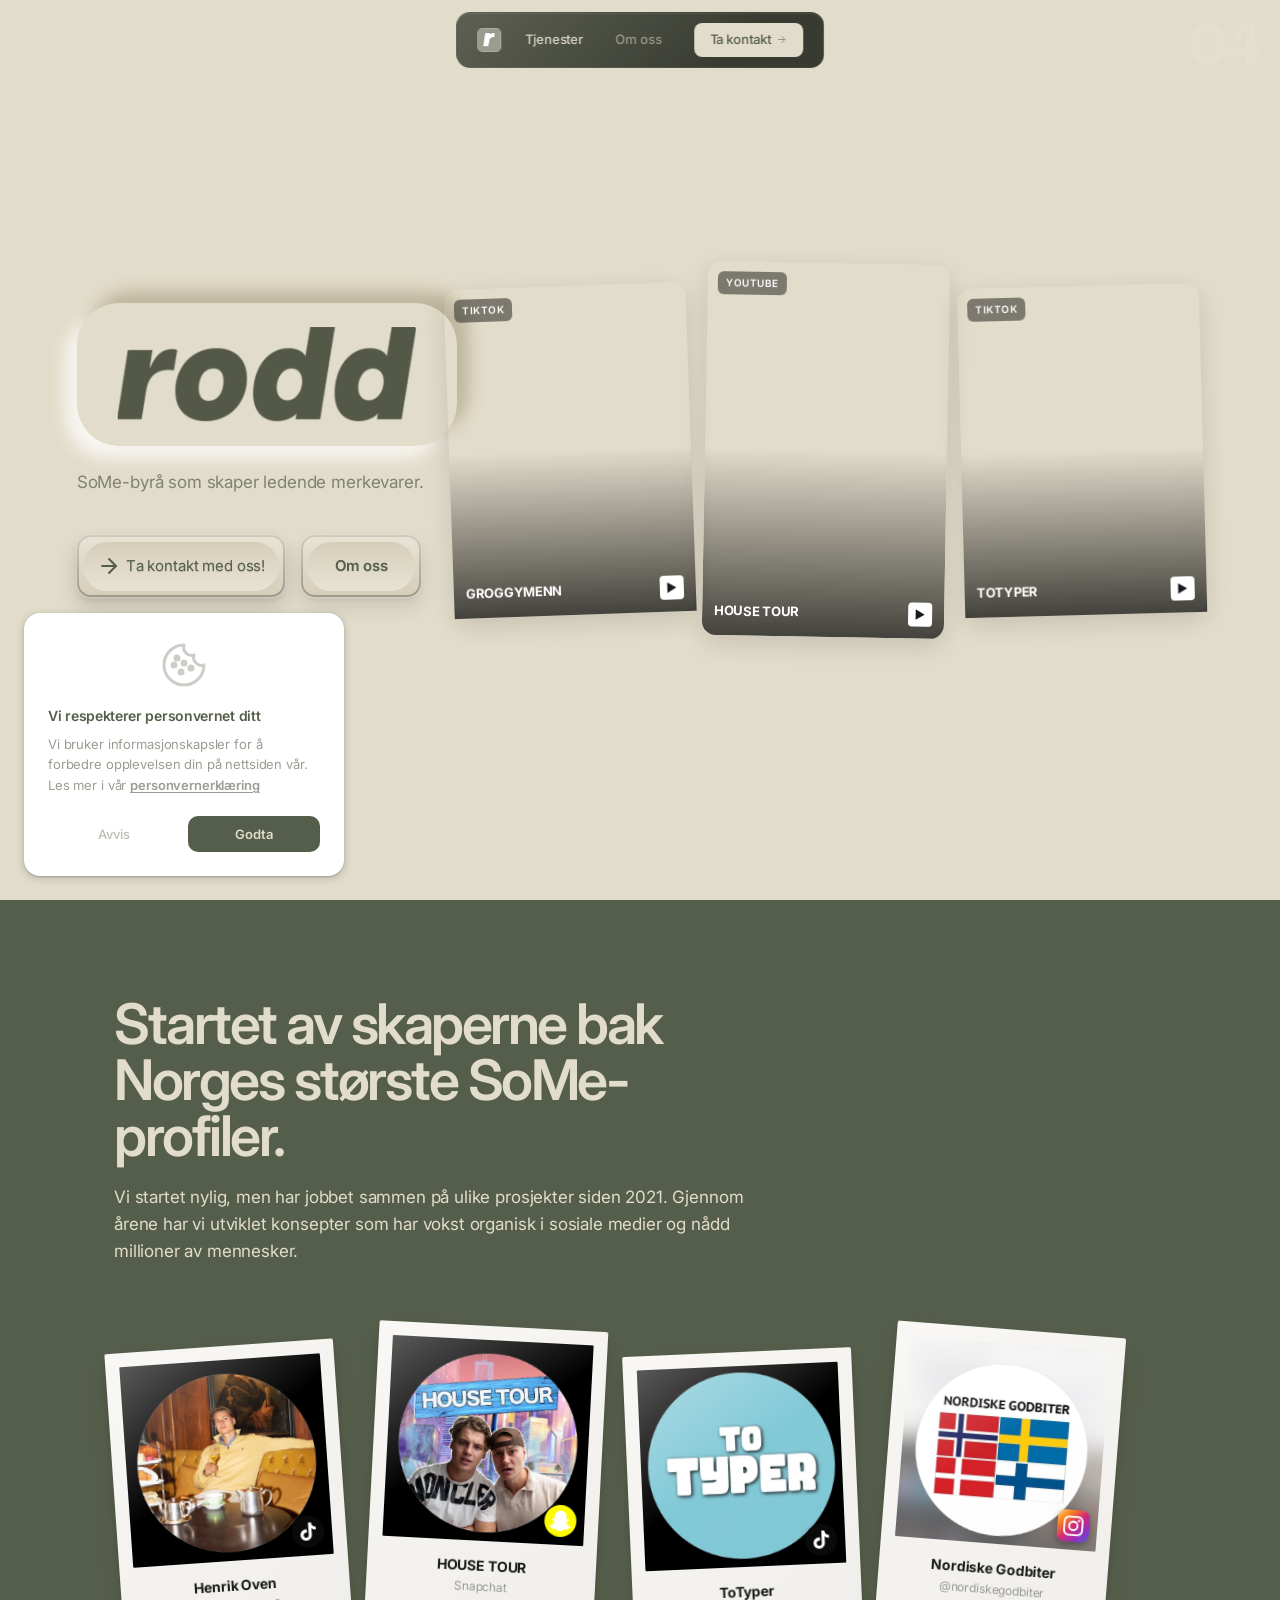
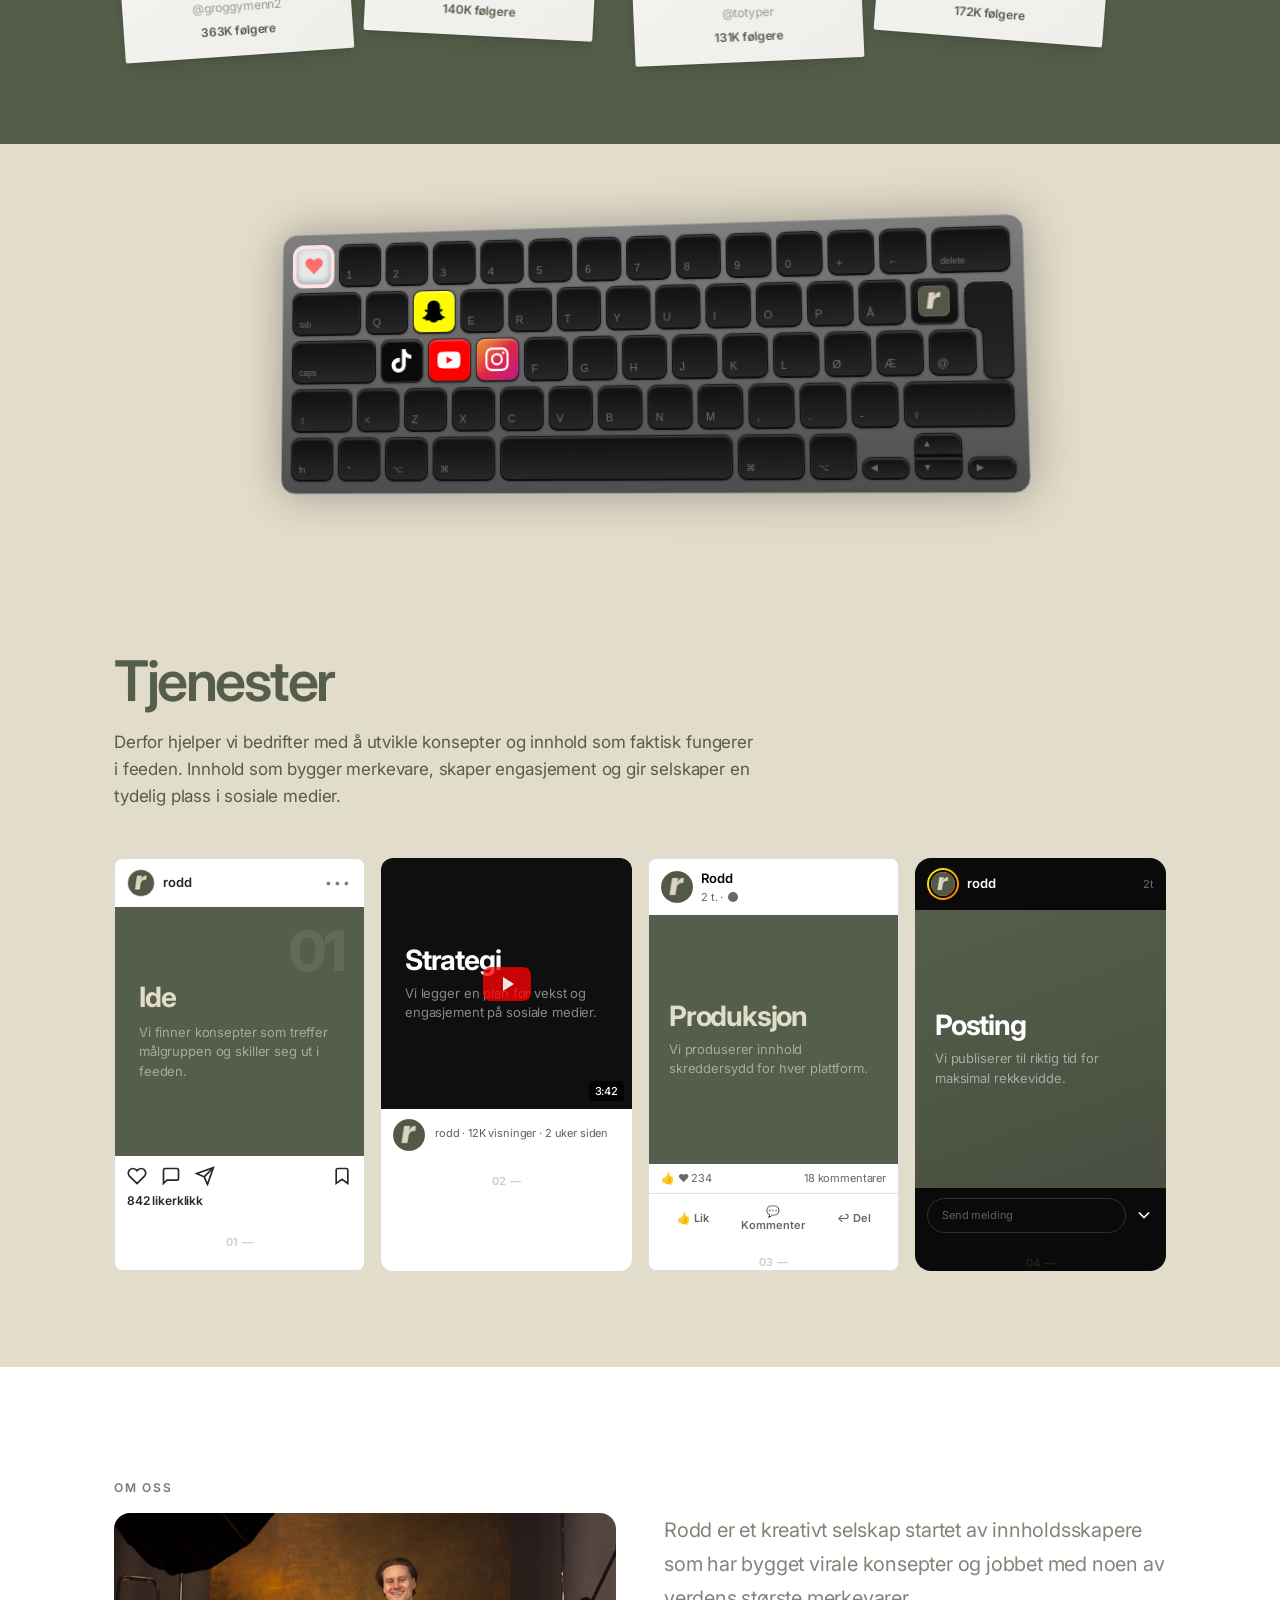
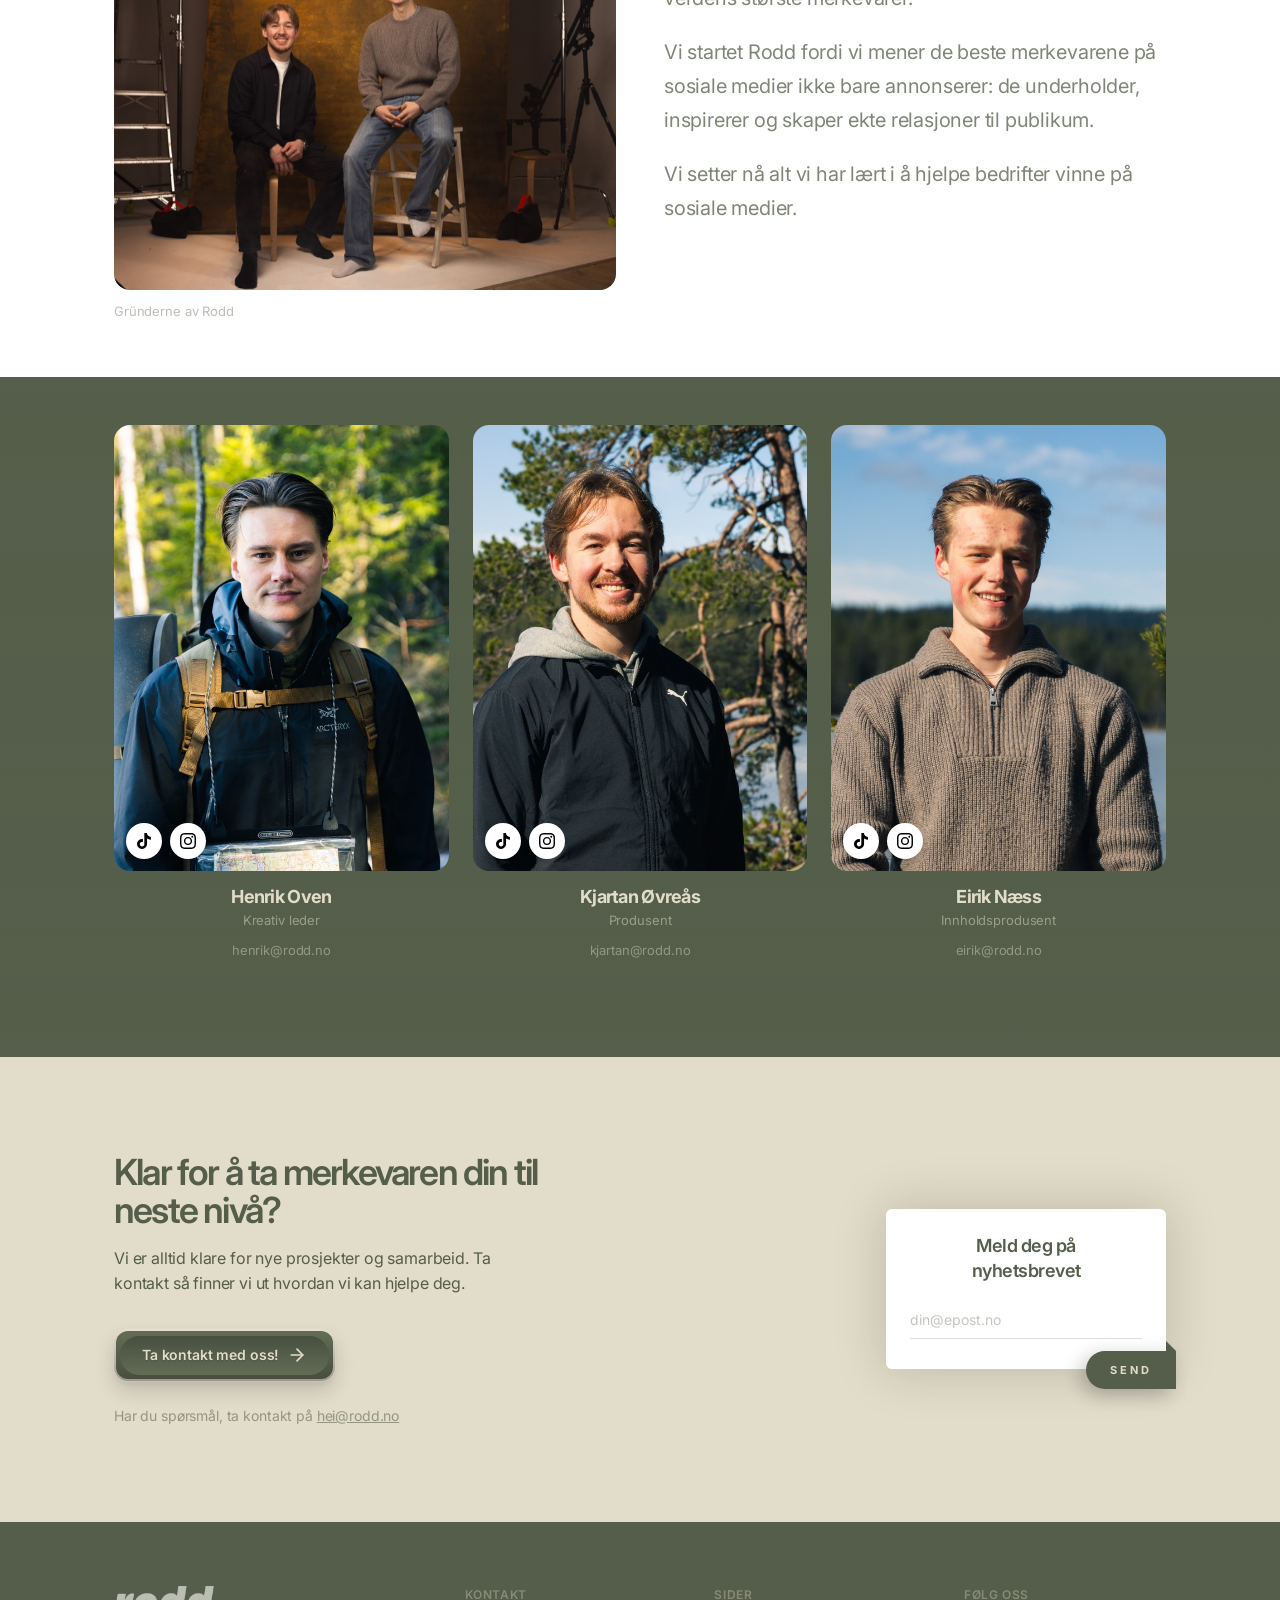
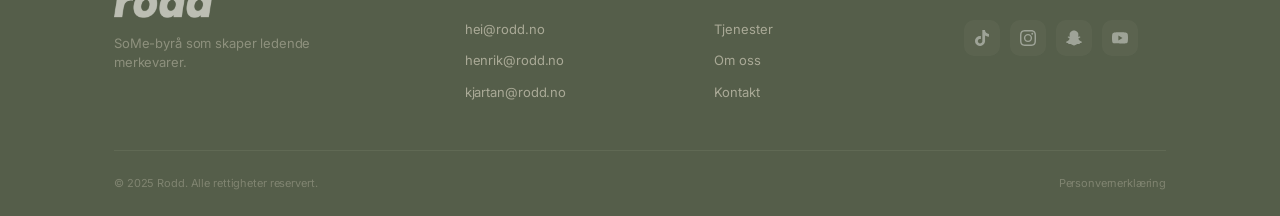
==== commit 9649270f: "Final polish: OG-tags, scrollbar, loading, 404, vercel config - Open Graph og Twitter Card meta-tags" ====
--- a/index.html
+++ b/index.html
@@ -6,6 +6,13 @@
   <title>rodd – sosiale medier byrå</title>
   <meta name="description" content="Vi skaper ledende merkevarer på sosiale medier.">
   <meta name="author" content="rodd">
+  <meta property="og:title" content="Rodd – SoMe-byrå som skaper ledende merkevarer">
+  <meta property="og:description" content="Vi hjelper merkevarer å ta sin plass på sosiale medier. Enten prosjektbasert eller som langvarig samarbeid.">
+  <meta property="og:type" content="website">
+  <meta property="og:locale" content="nb_NO">
+  <meta name="twitter:card" content="summary_large_image">
+  <meta name="twitter:title" content="Rodd – SoMe-byrå">
+  <meta name="twitter:description" content="Vi hjelper merkevarer å ta sin plass på sosiale medier.">
   <link rel="icon" type="image/jpeg" href="assets/favicon.jpg">
   <link rel="preconnect" href="https://fonts.googleapis.com">
   <link rel="preconnect" href="https://fonts.gstatic.com" crossorigin>
--- a/style.css
+++ b/style.css
@@ -26,10 +26,30 @@
   box-sizing: border-box;
 }
 
+/* Custom scrollbar */
+::-webkit-scrollbar {
+  width: 8px;
+}
+
+::-webkit-scrollbar-track {
+  background: var(--golden);
+}
+
+::-webkit-scrollbar-thumb {
+  background: var(--forest);
+  border-radius: 4px;
+}
+
+::-webkit-scrollbar-thumb:hover {
+  background: var(--forest-light);
+}
+
 html {
   scroll-behavior: smooth;
   -webkit-font-smoothing: antialiased;
   -moz-osx-font-smoothing: grayscale;
+  scrollbar-color: var(--forest) var(--golden);
+  scrollbar-width: thin;
 }
 
 body {
@@ -45,6 +65,12 @@
   -webkit-font-smoothing: antialiased;
   -moz-osx-font-smoothing: grayscale;
   text-rendering: optimizeLegibility;
+  opacity: 0;
+  animation: pageLoad 0.5s ease forwards;
+}
+
+@keyframes pageLoad {
+  to { opacity: 1; }
 }
 
 h1, h2, h3 {
@@ -801,8 +827,8 @@
   border: 1.5px solid #999;
   background: linear-gradient(180deg, #7e7e7e, #4e4e4e);
   box-shadow: 0 0 45px 0 rgba(0, 0, 0, 0.3);
-  transform: perspective(800px) rotateY(-3deg) rotateX(2deg) rotate(-2.4deg);
-  transition: transform 0.1s ease-out;
+  transform: perspective(1000px) rotateY(-6deg) rotateX(3deg) rotate(-1deg);
+  transition: transform 0.3s cubic-bezier(0.25, 0.46, 0.45, 0.94);
   will-change: transform;
 }
 
@@ -1716,7 +1742,7 @@
    ============================================ */
 .team {
   padding: 48px 0 96px;
-  background: var(--forest);
+  background: linear-gradient(to bottom, hsla(88, 12%, 33%, 0.95), var(--forest));
   color: var(--golden);
 }
 
@@ -1915,14 +1941,14 @@
   justify-content: center;
   gap: 8px;
   position: relative;
-  min-width: 200px;
-  padding: 20px 32px;
-  height: 62px;
+  min-width: auto;
+  padding: 16px 28px;
+  height: 52px;
   border-radius: var(--radius);
   border: none;
   background: transparent;
   font-family: inherit;
-  font-size: 0.9375rem;
+  font-size: 0.875rem;
   font-weight: 600;
   color: var(--golden);
   text-decoration: none;
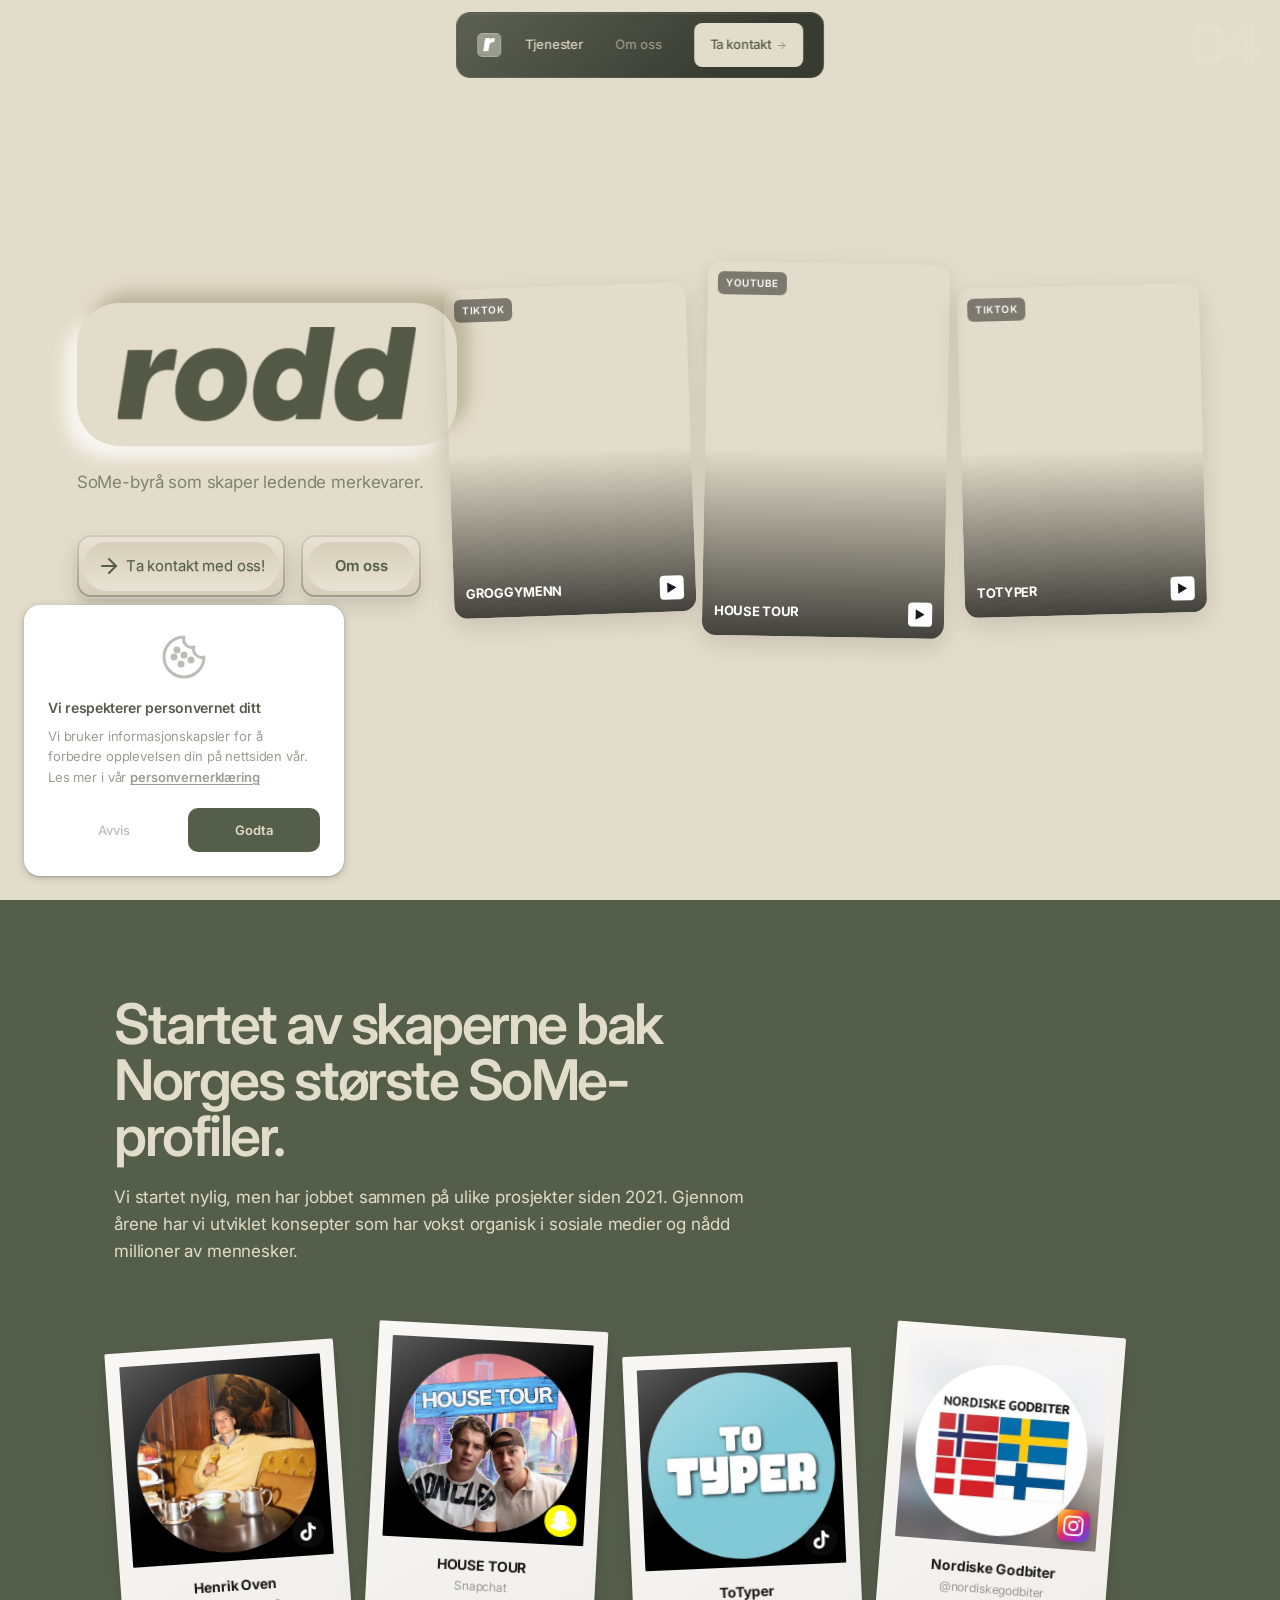
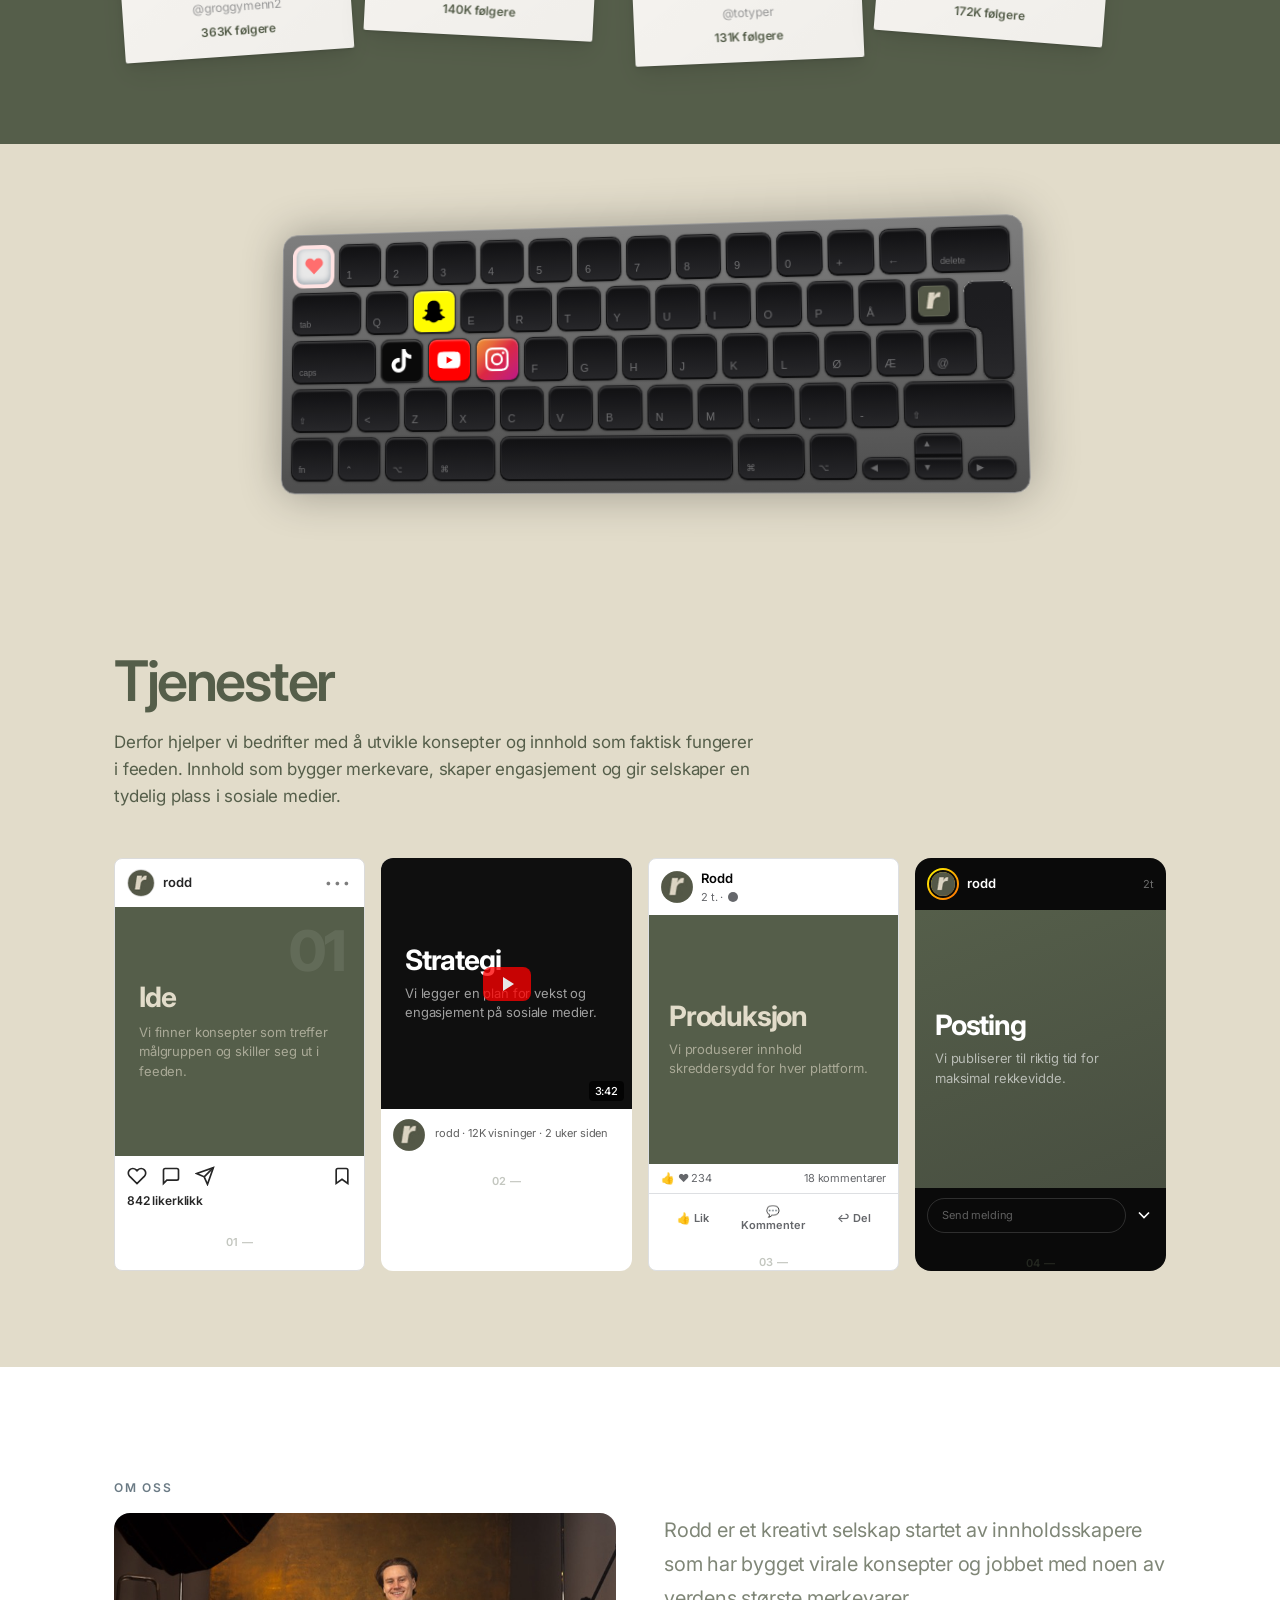
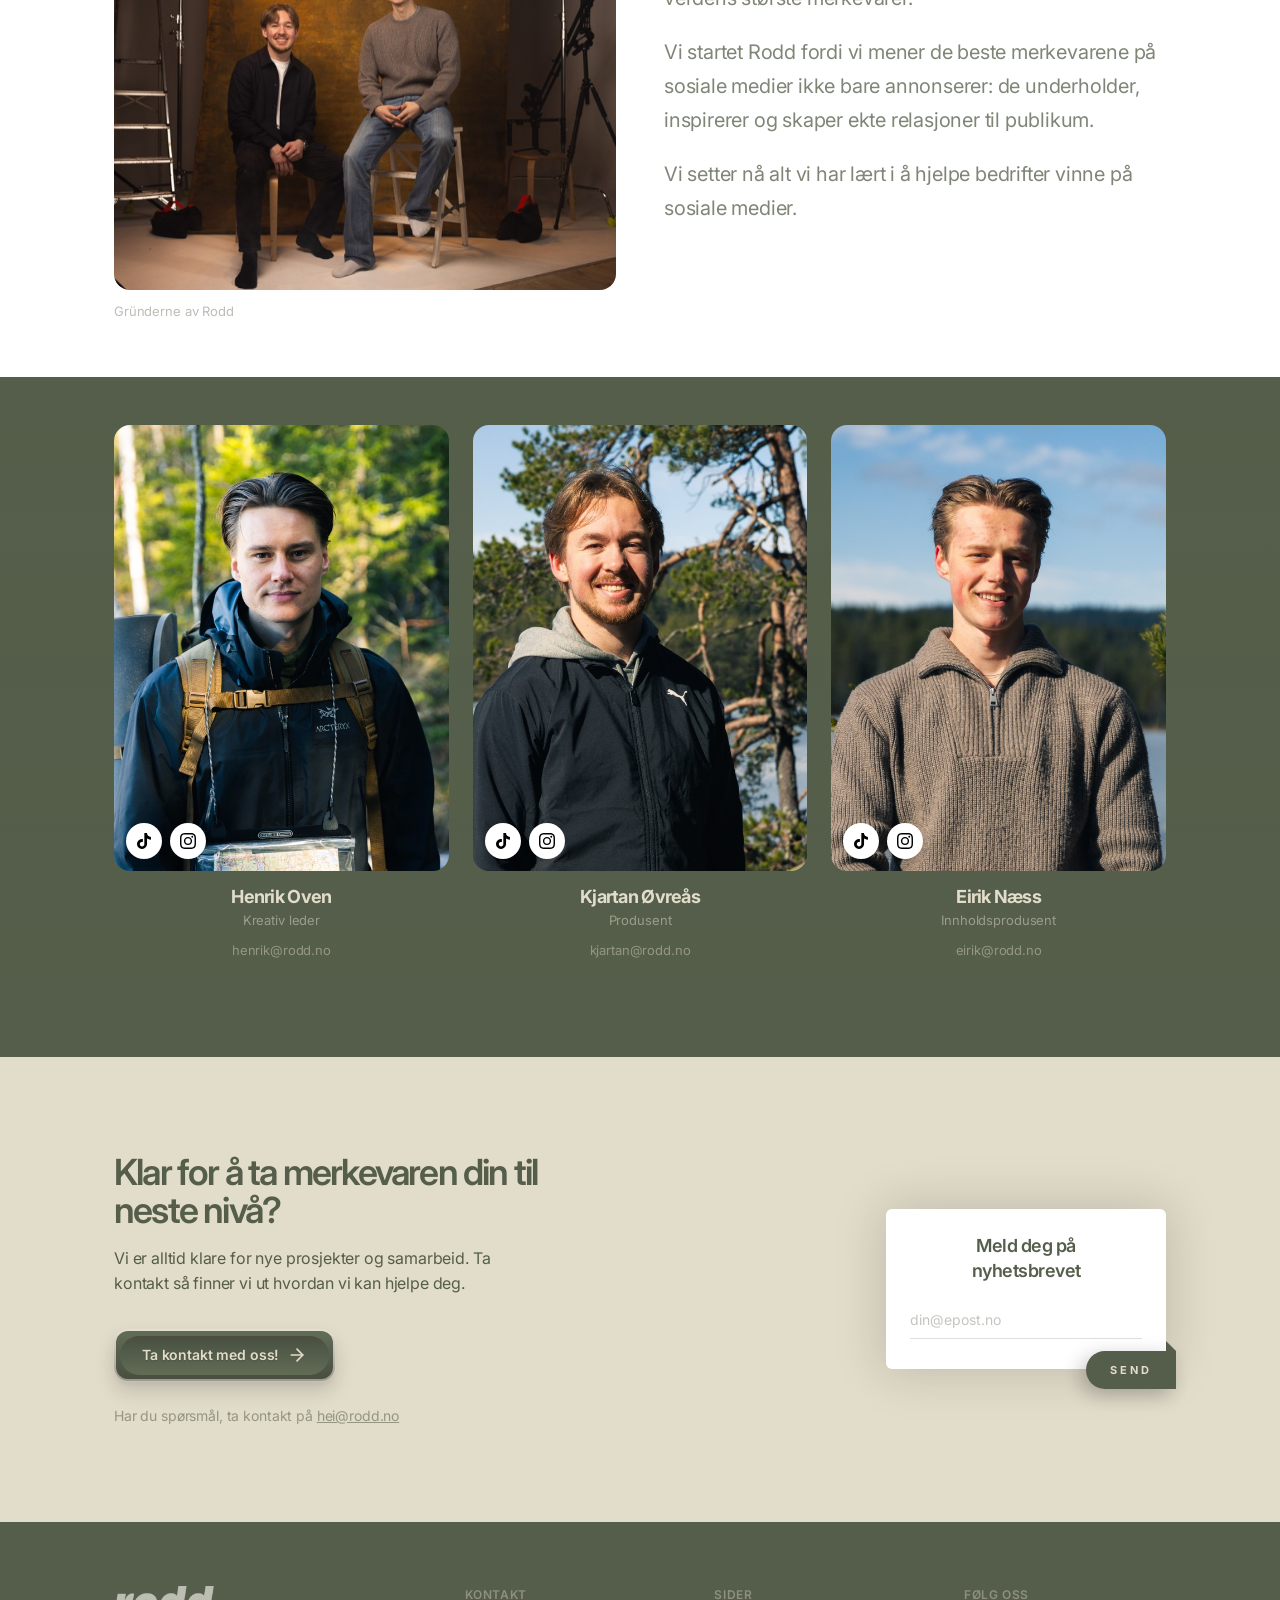
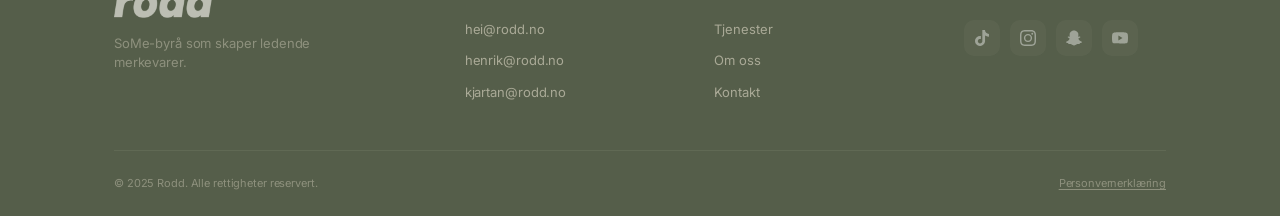
==== commit c05ea2dc: "Selvhostede TikTok-videoer, ingen iframes/cookie-popup Byttet ut TikTok iframes og YouTube embed med" ====
--- a/index.html
+++ b/index.html
@@ -69,15 +69,8 @@
     </div>
     <!-- Video showcase-kort -->
     <div class="hero-showcase">
-      <div class="showcase-card showcase-1 showcase-video">
-        <iframe
-          src="https://www.tiktok.com/player/v1/7286075575255567649?autoplay=1&loop=1&controls=0&music_info=0&description=0&rel=0"
-          allowfullscreen
-          allow="autoplay"
-          title="Groggymenn TikTok-video"
-          loading="lazy"
-          style="width:100%;height:100%;border:none;position:absolute;top:0;left:0;">
-        </iframe>
+      <div class="showcase-card showcase-1">
+        <video src="assets/video-groggymenn.mp4" autoplay muted loop playsinline></video>
         <div class="showcase-overlay">
           <div class="showcase-info">
             <h4>Groggymenn</h4>
@@ -88,15 +81,8 @@
         </div>
         <div class="showcase-tag">TikTok</div>
       </div>
-      <div class="showcase-card showcase-2 showcase-video">
-        <iframe
-          src="https://www.youtube.com/embed/GX_Gr3zQvHE?autoplay=1&mute=1&loop=1&playlist=GX_Gr3zQvHE&controls=0&showinfo=0&rel=0&modestbranding=1"
-          allowfullscreen
-          allow="autoplay"
-          title="House Tour YouTube-video"
-          loading="lazy"
-          style="width:300%;height:100%;border:none;position:absolute;top:0;left:-100%;">
-        </iframe>
+      <div class="showcase-card showcase-2">
+        <video src="assets/video-groggymenn.mp4" autoplay muted loop playsinline style="width:100%;height:100%;object-fit:cover;"></video>
         <div class="showcase-overlay">
           <div class="showcase-info">
             <h4>House Tour</h4>
@@ -107,15 +93,8 @@
         </div>
         <div class="showcase-tag">YouTube</div>
       </div>
-      <div class="showcase-card showcase-3 showcase-video">
-        <iframe
-          src="https://www.tiktok.com/player/v1/7423097959144770848?autoplay=1&loop=1&controls=0&music_info=0&description=0&rel=0"
-          allowfullscreen
-          allow="autoplay"
-          title="ToTyper TikTok-video"
-          loading="lazy"
-          style="width:100%;height:100%;border:none;position:absolute;top:0;left:0;">
-        </iframe>
+      <div class="showcase-card showcase-3">
+        <video src="assets/video-totyper.mp4" autoplay muted loop playsinline></video>
         <div class="showcase-overlay">
           <div class="showcase-info">
             <h4>ToTyper</h4>
--- a/style.css
+++ b/style.css
@@ -62,8 +62,6 @@
   overflow-x: hidden;
   letter-spacing: -0.14px;
   font-weight: 400;
-  -webkit-font-smoothing: antialiased;
-  -moz-osx-font-smoothing: grayscale;
   text-rendering: optimizeLegibility;
   opacity: 0;
   animation: pageLoad 0.5s ease forwards;
@@ -93,6 +91,12 @@
 a {
   color: inherit;
   text-decoration: none;
+}
+
+:focus-visible {
+  outline: 2px solid var(--forest);
+  outline-offset: 3px;
+  border-radius: 4px;
 }
 
 .container {
@@ -241,7 +245,8 @@
 .nav-cta {
   color: var(--forest) !important;
   background: var(--golden) !important;
-  padding: 7px 16px;
+  padding: 12px 16px;
+  min-height: 44px;
   border-radius: 8px;
   font-size: 0.75rem;
   font-weight: 600;
@@ -292,6 +297,8 @@
   gap: 24px;
   padding: 24px;
   background: hsla(88, 10%, 16%, 0.95);
+  backdrop-filter: blur(12px);
+  -webkit-backdrop-filter: blur(12px);
   border-radius: 0 0 14px 14px;
 }
 
@@ -299,35 +306,12 @@
   font-size: 1rem;
   font-weight: 500;
   color: var(--golden);
-}
-
-/* ---- BUTTONS ---- */
-.btn-primary {
-  display: inline-flex;
-  align-items: center;
-  justify-content: center;
-  gap: 8px;
-  background: var(--golden);
-  color: var(--forest);
-  padding: 14px 32px;
-  border-radius: 999px;
-  font-size: 0.875rem;
-  font-weight: 600;
-  border: none;
-  cursor: pointer;
-  transition: opacity 0.2s, transform 0.2s;
-  text-decoration: none;
-  font-family: inherit;
-}
-
-.btn-primary:hover {
-  opacity: 0.9;
-  transform: scale(1.02);
-}
-
-.btn-large {
-  padding: 16px 40px;
-  font-size: 1rem;
+  opacity: 0.7;
+  transition: opacity 0.2s;
+}
+
+.mobile-menu a:hover {
+  opacity: 1;
 }
 
 /* ---- SECTION LABEL ---- */
@@ -426,7 +410,7 @@
   background: transparent;
 }
 
-.fancy-btn:hover {
+.fancy-btn:hover, .fancy-btn:active {
   transform: scale(1.02);
   box-shadow:
     0 0 1px 2px rgba(255, 255, 255, 0.3),
@@ -454,7 +438,7 @@
   transition: all 0.4s ease;
 }
 
-.fancy-btn:hover::after {
+.fancy-btn:hover::after, .fancy-btn:active::after {
   transform: scale(1.05, 1.1);
   box-shadow: inset 0 -1px 3px 0 rgba(255, 255, 255, 1);
 }
@@ -498,11 +482,11 @@
   100% { transform: rotate(360deg); }
 }
 
-.fancy-btn:hover .outline {
+.fancy-btn:hover .outline, .fancy-btn:active .outline {
   opacity: 1;
 }
 
-.fancy-btn:hover .outline > div {
+.fancy-btn:hover .outline > div, .fancy-btn:active .outline > div {
   animation-play-state: running;
 }
 
@@ -543,11 +527,11 @@
   opacity: 0;
 }
 
-.fancy-btn:hover .state .icon .empty {
+.fancy-btn:hover .state .icon .empty, .fancy-btn:active .state .icon .empty {
   opacity: 0;
 }
 
-.fancy-btn:hover .state .icon .filled {
+.fancy-btn:hover .state .icon .filled, .fancy-btn:active .state .icon .filled {
   opacity: 1;
   animation: pulseArrow 1.2s infinite;
 }
@@ -567,7 +551,7 @@
   animation: slideDown 0.8s ease forwards calc(var(--i) * 0.03s);
 }
 
-.fancy-btn:hover p span {
+.fancy-btn:hover p span, .fancy-btn:active p span {
   opacity: 1;
   animation: wave 0.5s ease forwards calc(var(--i) * 0.02s);
 }
@@ -636,7 +620,7 @@
   z-index: -1;
 }
 
-.hero-btn-secondary:hover {
+.hero-btn-secondary:hover, .hero-btn-secondary:active {
   transform: scale(1.02);
   box-shadow:
     0 0 1px 2px rgba(255, 255, 255, 0.3),
@@ -681,15 +665,15 @@
 .showcase-3 { --r: -1.5deg; }
 
 .showcase-card img,
-.showcase-card iframe {
+.showcase-card iframe,
+.showcase-card video {
+  position: absolute;
+  top: 0;
+  left: 0;
   width: 100%;
   height: 100%;
   object-fit: cover;
   transition: transform 0.5s ease;
-}
-
-.showcase-video {
-  position: relative;
 }
 
 .showcase-card:hover img {
@@ -801,16 +785,6 @@
   overflow: hidden;
 }
 
-.keyboard-label {
-  font-size: 0.75rem;
-  font-weight: 600;
-  letter-spacing: 0.15em;
-  text-transform: uppercase;
-  color: var(--olive);
-  text-align: center;
-  margin-bottom: 24px;
-}
-
 .keyboard-wrap {
   display: flex;
   justify-content: center;
@@ -860,16 +834,6 @@
   top: 1px;
   left: 1px;
   overflow: hidden;
-}
-
-.key-app {
-  width: 100%;
-  height: 100%;
-  object-fit: cover;
-  transform: scale(1.04) translateY(-1px);
-  transform-origin: center;
-  display: block;
-  transition: transform 0.1s ease;
 }
 
 .key-mask {
@@ -895,10 +859,6 @@
   box-shadow: inset 0 1.56px 1.56px -1.4px hsla(0, 0%, 100%, 0.15);
 }
 
-.key:hover .key-app {
-  transform: scale(1.04) translateY(0);
-}
-
 .key:hover .key-mask {
   box-shadow: inset 0 1.56px 1.56px -1.4px hsla(0, 0%, 100%, 0.15);
   border-top: 2px solid #303030;
@@ -1095,7 +1055,7 @@
 
 @media (max-width: 480px) {
   .integrations-keyboard {
-    transform: rotate(-2.4deg) scale(0.45);
+    transform: rotate(-2.4deg) scale(0.38);
   }
 
   .keyboard-section {
@@ -1176,7 +1136,7 @@
   z-index: 1;
 }
 
-.polaroid:hover {
+.polaroid:hover, .polaroid:active {
   transform: rotate(0deg) scale(1.05) translateY(-4px);
   box-shadow:
     0 8px 20px rgba(0, 0, 0, 0.15),
@@ -1295,6 +1255,7 @@
   display: grid;
   grid-template-columns: repeat(4, 1fr);
   gap: 16px;
+  counter-reset: service;
 }
 
 /* Instagram-kort */
@@ -1306,7 +1267,7 @@
   transition: transform 0.4s cubic-bezier(0.25, 0.46, 0.45, 0.94), box-shadow 0.4s ease;
 }
 
-.insta-card:hover {
+.insta-card:hover, .insta-card:active {
   transform: translateY(-4px);
   box-shadow: 0 8px 24px rgba(0, 0, 0, 0.1);
 }
@@ -1418,16 +1379,12 @@
   transition: transform 0.4s cubic-bezier(0.25, 0.46, 0.45, 0.94), box-shadow 0.4s ease;
 }
 
-.social-post:hover {
+.social-post:hover, .social-post:active {
   transform: translateY(-4px);
   box-shadow: 0 8px 24px rgba(0, 0, 0, 0.12);
 }
 
 /* Tjeneste-nummer under hvert kort */
-.services-grid {
-  counter-reset: service;
-}
-
 .social-post::after {
   counter-increment: service;
   content: "0" counter(service) " —";
@@ -1437,7 +1394,7 @@
   font-weight: 600;
   letter-spacing: 0.5px;
   color: var(--forest);
-  opacity: 0.3;
+  opacity: 0.35;
   text-align: center;
 }
 
@@ -1470,7 +1427,7 @@
   font-size: 0.8125rem;
   line-height: 1.5;
   color: #fff;
-  opacity: 0.5;
+  opacity: 0.6;
 }
 
 .yt-play-btn {
@@ -1670,7 +1627,7 @@
 }
 
 .snap-content h3 { color: #fff; font-size: 1.75rem; font-weight: 700; letter-spacing: -1.2px; margin-bottom: 8px; }
-.snap-content p { color: #fff; opacity: 0.5; font-size: 0.8125rem; line-height: 1.5; }
+.snap-content p { color: #fff; opacity: 0.6; font-size: 0.8125rem; line-height: 1.5; }
 .snap-content .insta-step { color: #fff; }
 
 .snap-bottom {
@@ -1807,7 +1764,7 @@
   font-size: 0.6875rem;
   font-weight: 600;
   background: #fff;
-  color: #fff;
+  color: var(--forest);
   padding: 4px 8px;
   border-radius: 5px;
   box-shadow: 0 4px 10px rgba(0, 0, 0, 0.1);
@@ -1876,11 +1833,15 @@
   font-size: 0.8125rem;
   color: var(--golden);
   opacity: 0.45;
+  text-decoration: none;
   transition: opacity 0.2s;
 }
 
 .team-email:hover {
   opacity: 1;
+  text-decoration: underline;
+  text-underline-offset: 2px;
+  text-decoration-thickness: 1px;
 }
 
 /* ============================================
@@ -1925,11 +1886,6 @@
   margin: 0 0 32px;
   line-height: 1.6;
   letter-spacing: -0.16px;
-}
-
-.contact-btn {
-  background: var(--forest);
-  color: var(--golden);
 }
 
 .contact-fancy-btn {
@@ -1983,7 +1939,7 @@
   z-index: -1;
 }
 
-.contact-fancy-btn:hover {
+.contact-fancy-btn:hover, .contact-fancy-btn:active {
   transform: scale(1.02);
   box-shadow:
     0 0 1px 2px rgba(255, 255, 255, 0.1),
@@ -1995,7 +1951,7 @@
   transition: transform 0.3s ease;
 }
 
-.contact-fancy-btn:hover svg {
+.contact-fancy-btn:hover svg, .contact-fancy-btn:active svg {
   transform: translateX(3px);
 }
 
@@ -2020,7 +1976,7 @@
 .subscribe {
   position: relative;
   height: 160px;
-  width: 280px;
+  width: min(280px, 100%);
   padding: 24px;
   background-color: #fff;
   border-radius: 6px;
@@ -2105,6 +2061,13 @@
 /* ============================================
    FOOTER
    ============================================ */
+footer :focus-visible,
+.profiles :focus-visible,
+.team :focus-visible,
+header :focus-visible {
+  outline-color: var(--golden);
+}
+
 footer {
   padding: 64px 0 0;
   background: var(--forest);
@@ -2150,7 +2113,7 @@
   letter-spacing: 0.05em;
   text-transform: uppercase;
   color: var(--golden);
-  opacity: 0.35;
+  opacity: 0.4;
   margin-bottom: 4px;
 }
 
@@ -2159,12 +2122,15 @@
   color: var(--golden);
   opacity: 0.6;
   text-decoration: none;
-  transition: opacity 0.2s;
+  transition: opacity 0.2s, text-decoration 0.2s;
   letter-spacing: -0.1px;
 }
 
 .footer-col a:hover {
   opacity: 1;
+  text-decoration: underline;
+  text-underline-offset: 2px;
+  text-decoration-thickness: 1px;
 }
 
 .footer-socials {
@@ -2209,14 +2175,16 @@
 .footer-bottom p {
   font-size: 0.6875rem;
   color: var(--golden);
-  opacity: 0.3;
+  opacity: 0.4;
 }
 
 .footer-bottom .privacy-link {
   font-size: 0.6875rem;
   color: var(--golden);
-  opacity: 0.3;
-  text-decoration: none;
+  opacity: 0.4;
+  text-decoration: underline;
+  text-underline-offset: 2px;
+  text-decoration-thickness: 1px;
   transition: opacity 0.2s;
 }
 
@@ -2256,7 +2224,7 @@
   height: 48px;
   margin: 0 auto 16px;
   color: var(--forest);
-  opacity: 0.3;
+  opacity: 0.4;
 }
 
 .cookie-icon svg {
@@ -2300,6 +2268,7 @@
 .cookie-decline {
   flex: 1;
   padding: 10px 16px;
+  min-height: 44px;
   border: none;
   border-radius: 10px;
   background: transparent;
@@ -2320,6 +2289,7 @@
 .cookie-accept {
   flex: 1;
   padding: 10px 16px;
+  min-height: 44px;
   border: none;
   border-radius: 10px;
   background: var(--forest);
@@ -2417,6 +2387,13 @@
   }
 }
 
+@media (max-width: 900px) {
+  .profiles-grid {
+    grid-template-columns: repeat(2, 1fr);
+    gap: 20px;
+  }
+}
+
 @media (max-width: 768px) {
   .nav-links {
     display: none;
@@ -2439,7 +2416,7 @@
     width: 100%;
   }
 
-  .hero-btn-primary,
+  .fancy-btn,
   .hero-btn-secondary {
     width: 100%;
     justify-content: center;
@@ -2456,10 +2433,6 @@
   .profiles-grid {
     grid-template-columns: repeat(2, 1fr);
     gap: 16px;
-  }
-
-  .services-grid {
-    grid-template-columns: repeat(2, 1fr);
   }
 
   .about-content {
@@ -2505,9 +2478,25 @@
     text-align: center;
   }
 
-  .newsletter-form {
-    flex-direction: column;
-  }
+  .insta-image h3,
+  .yt-thumbnail h3,
+  .fb-content h3,
+  .snap-content h3 {
+    font-size: clamp(1.125rem, 4vw, 1.75rem);
+  }
+
+  .fb-stats,
+  .fb-actions button,
+  .snap-time,
+  .snap-reply,
+  .yt-meta span {
+    font-size: 0.8125rem;
+  }
+
+  .cookie-banner {
+    width: min(320px, calc(100vw - 48px));
+  }
+
 }
 
 @media (max-width: 480px) {
@@ -2516,11 +2505,24 @@
     gap: 12px;
   }
 
-  .service-card {
-    padding: 24px 16px;
-  }
-
-  .profile-card {
-    padding: 20px;
-  }
-}
+  .footer-top {
+    grid-template-columns: 1fr;
+    gap: 24px;
+  }
+
+  .insta-image h3,
+  .yt-thumbnail h3,
+  .fb-content h3,
+  .snap-content h3 {
+    font-size: 1rem;
+    letter-spacing: -0.5px;
+  }
+
+  .insta-image p,
+  .yt-thumbnail p,
+  .fb-content p,
+  .snap-content p {
+    font-size: 0.6875rem;
+  }
+
+}
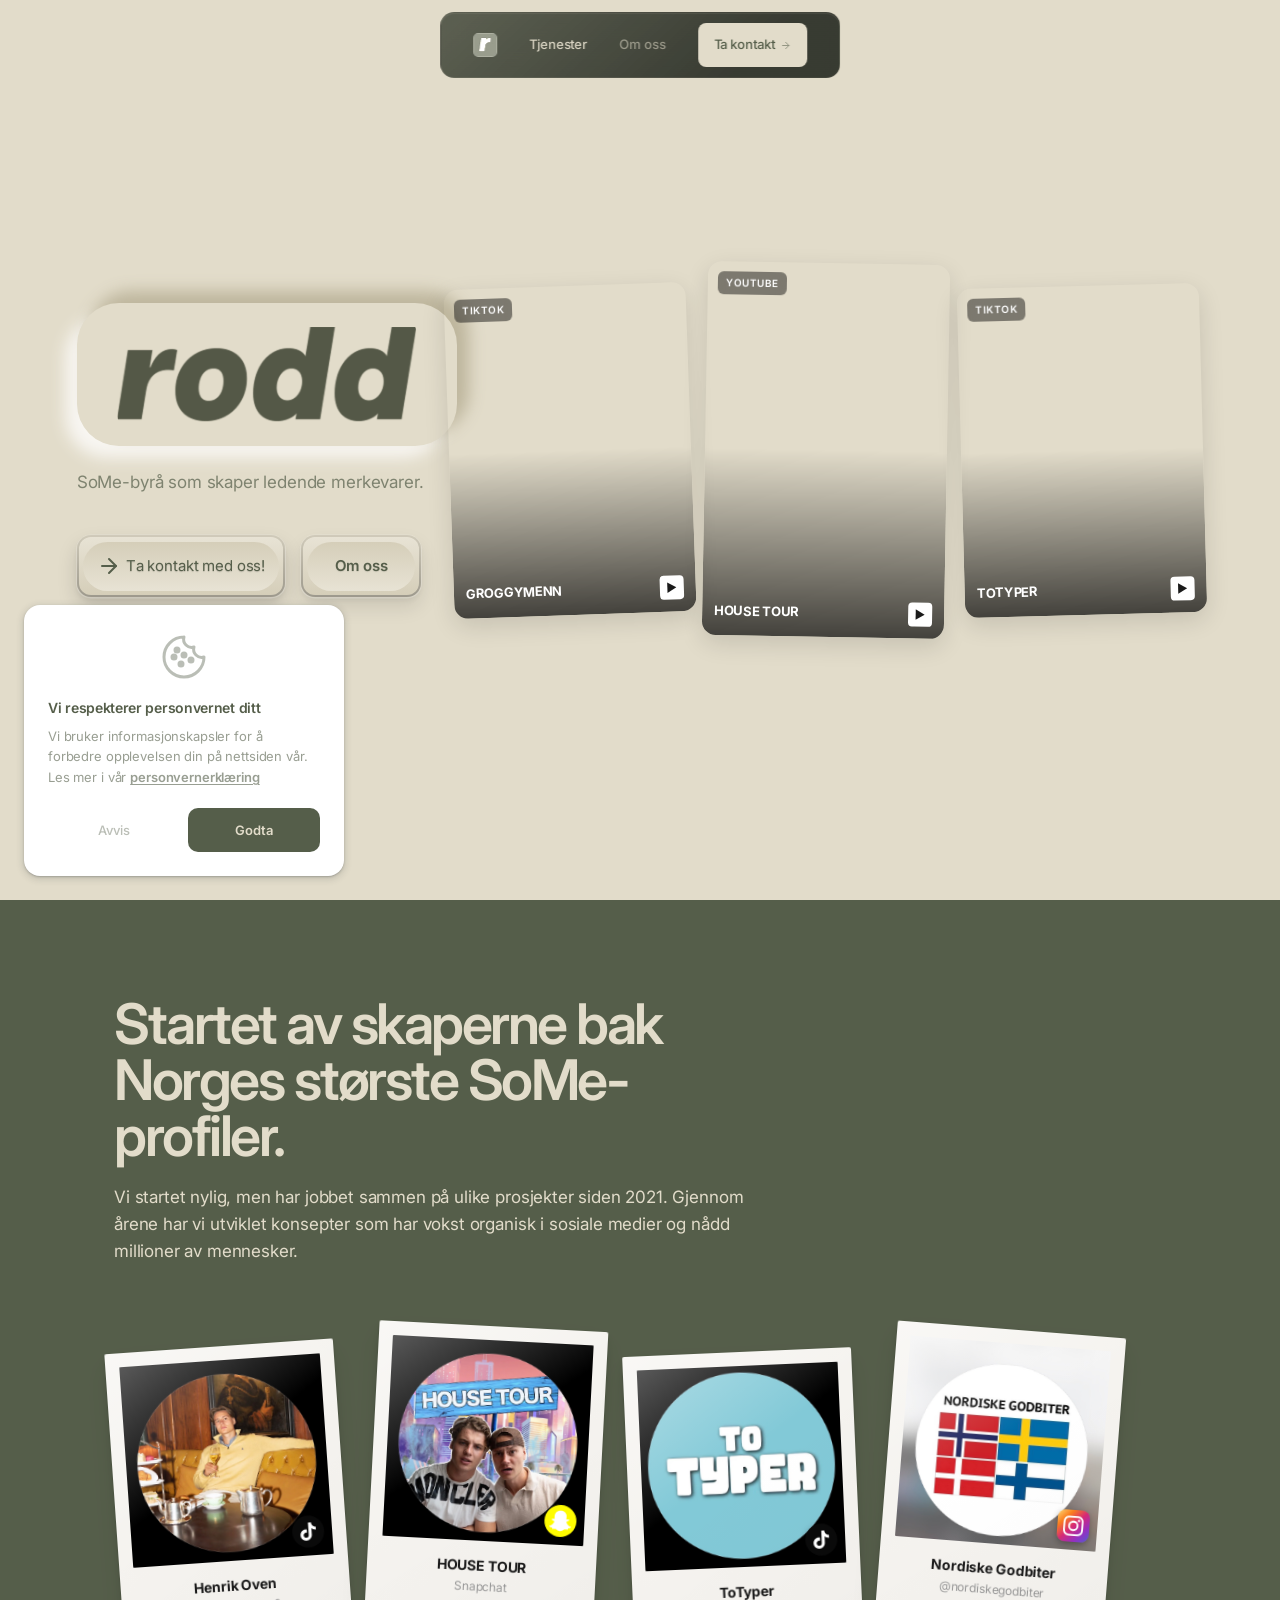
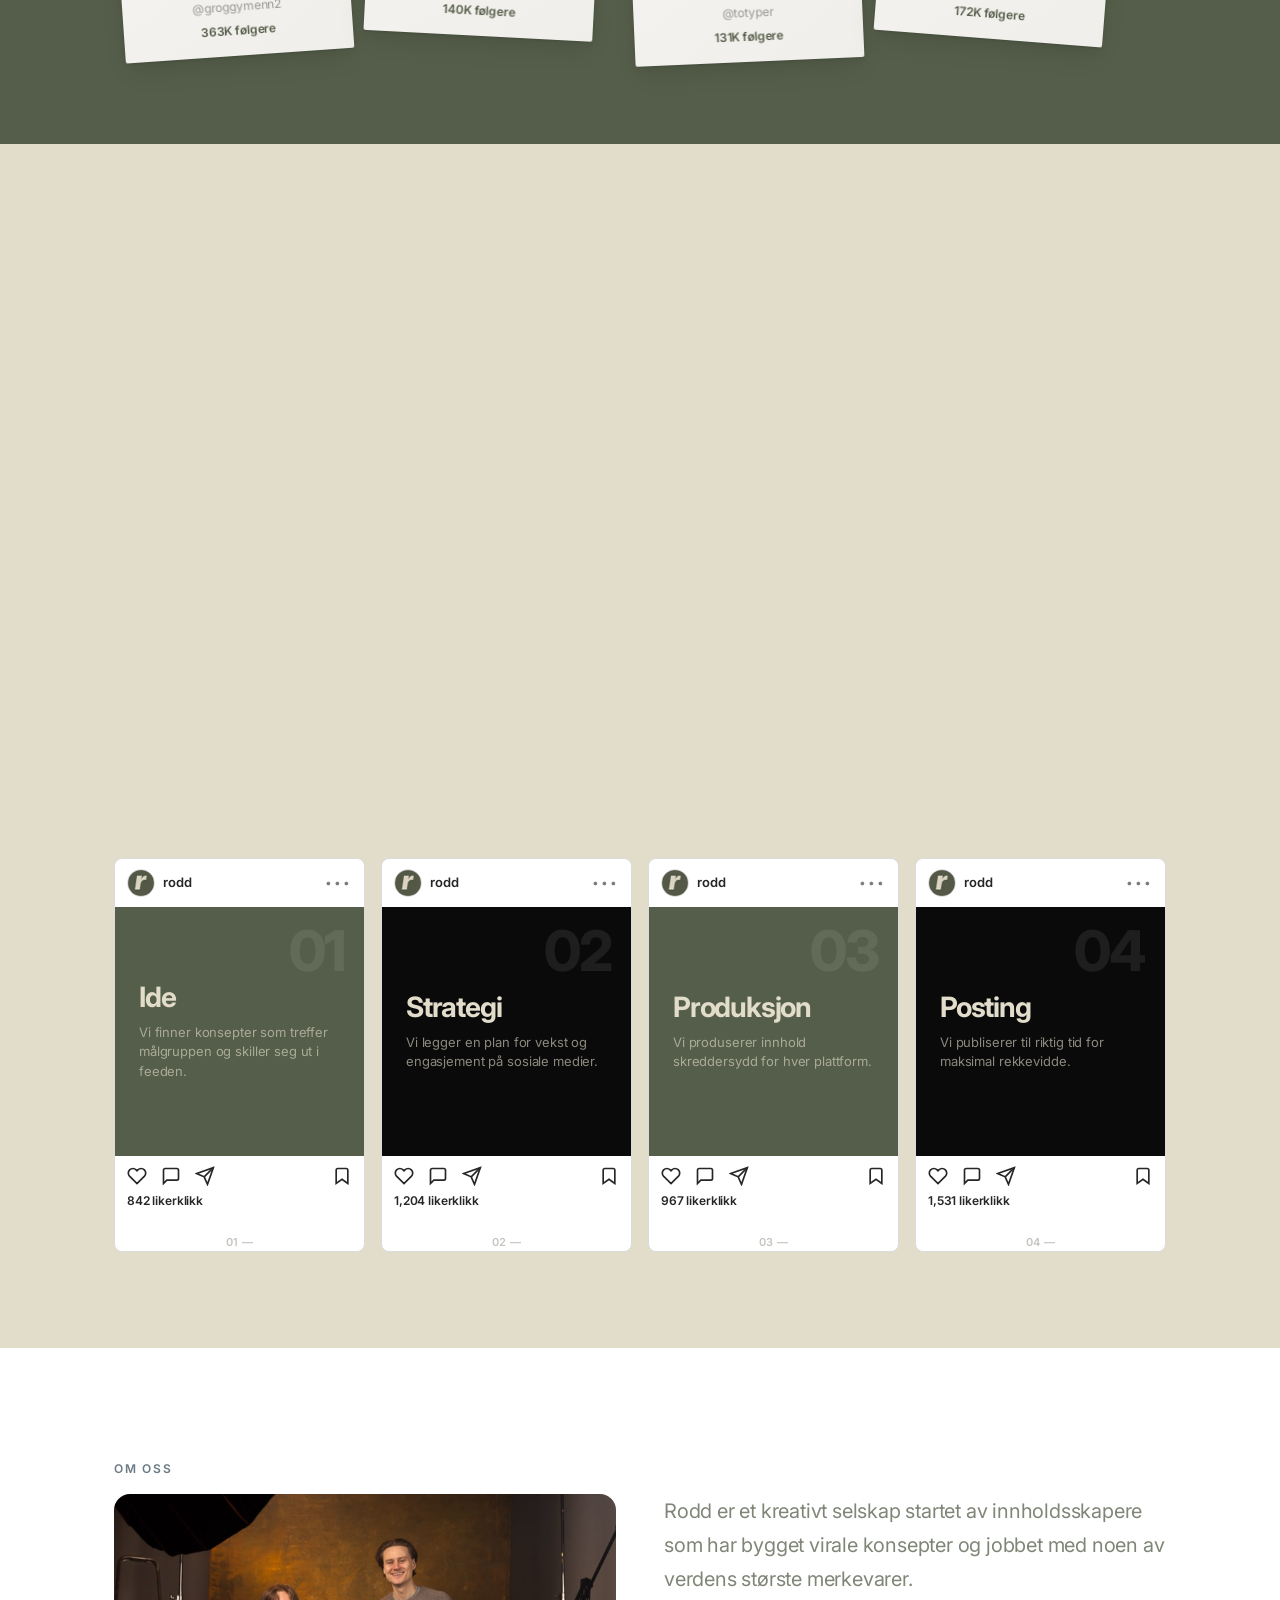
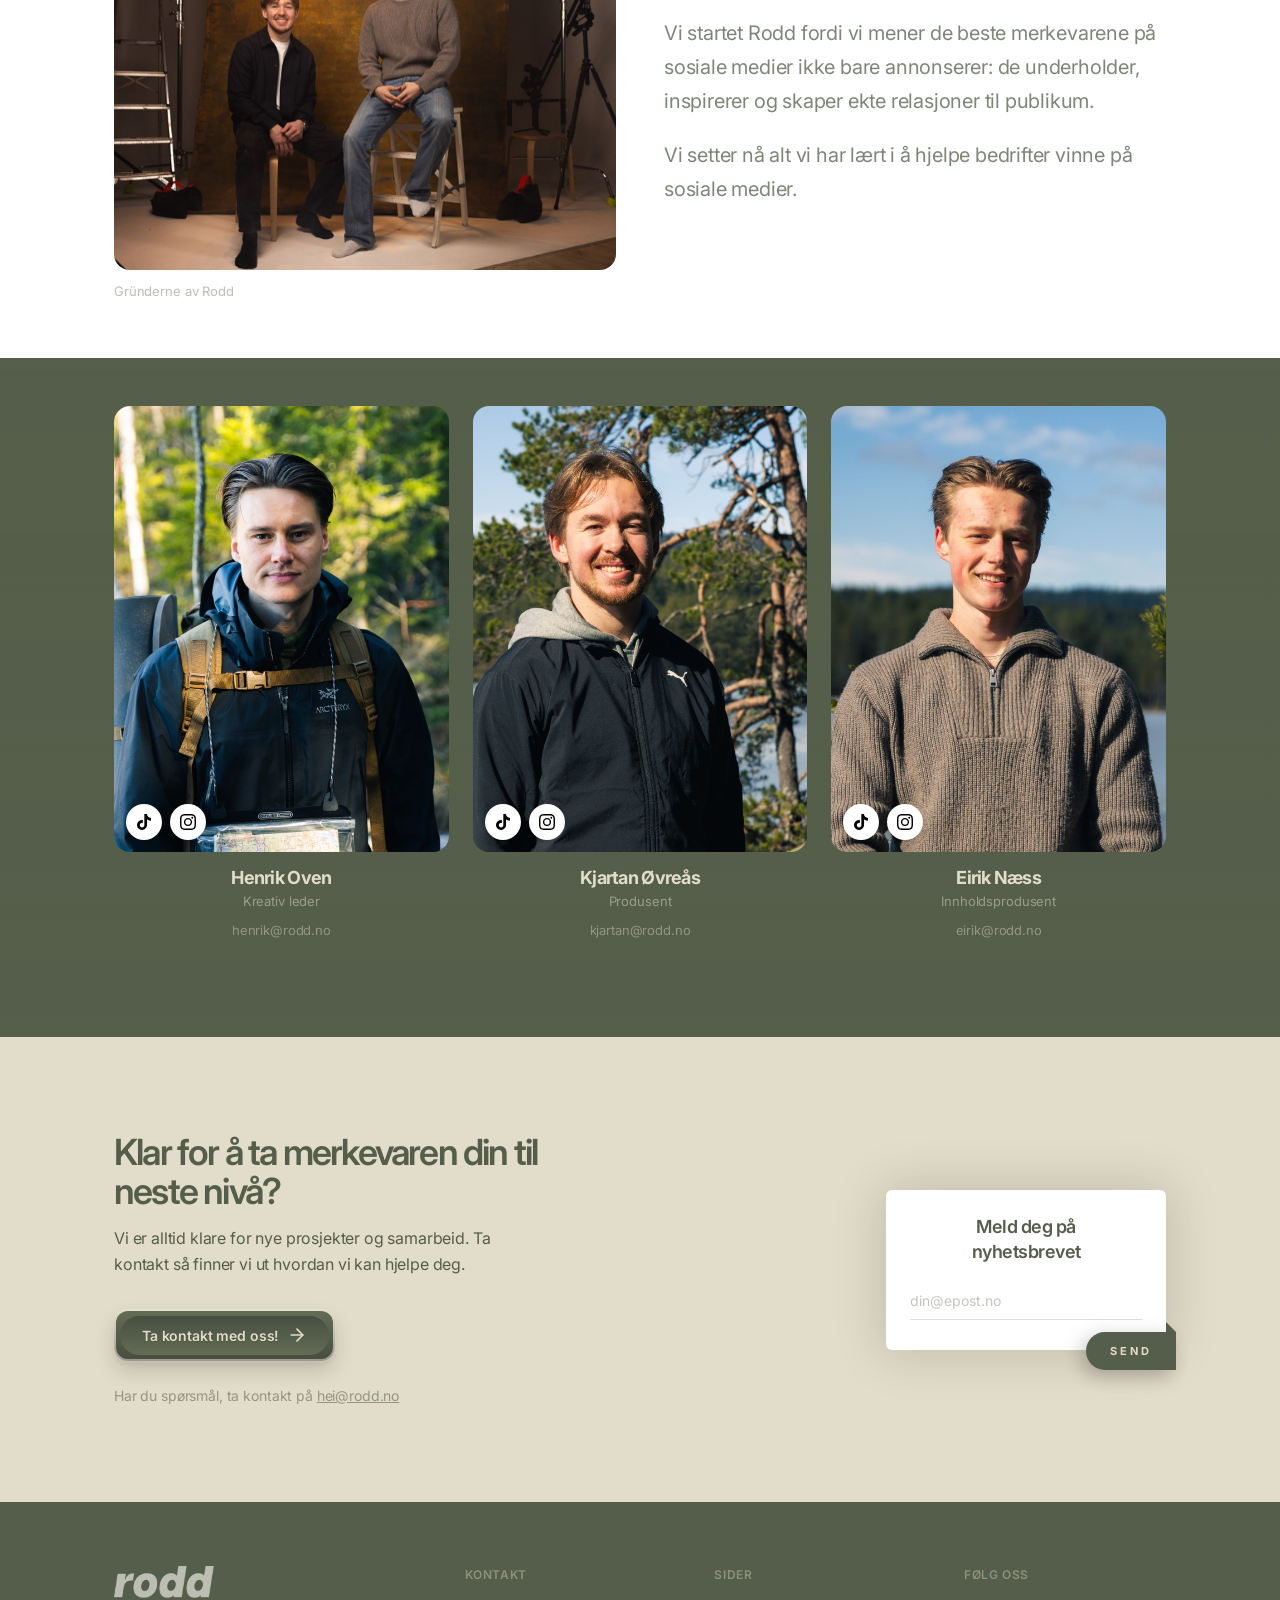
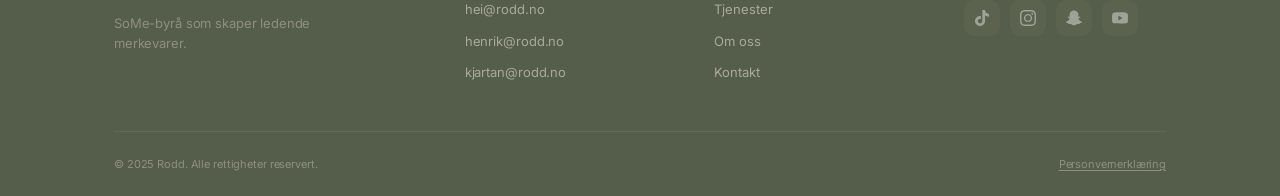
==== commit 34722eca: "4 Instagram-kort med vekslende grønn/svart bakgrunn Erstattet YouTube/Facebook/Snapchat-kort med 4 l" ====
--- a/index.html
+++ b/index.html
@@ -82,7 +82,7 @@
         <div class="showcase-tag">TikTok</div>
       </div>
       <div class="showcase-card showcase-2">
-        <video src="assets/video-groggymenn.mp4" autoplay muted loop playsinline style="width:100%;height:100%;object-fit:cover;"></video>
+        <video src="assets/video-housetour.mp4" autoplay muted loop playsinline></video>
         <div class="showcase-overlay">
           <div class="showcase-info">
             <h4>House Tour</h4>
@@ -268,14 +268,13 @@
       <h2 class="services-heading">Tjenester</h2>
       <p class="services-desc">Derfor hjelper vi bedrifter med å utvikle konsepter og innhold som faktisk fungerer i feeden. Innhold som bygger merkevare, skaper engasjement og gir selskaper en tydelig plass i sosiale medier.</p>
       <div class="services-grid">
-        <!-- INSTAGRAM-KORT -->
         <div class="social-post insta-card">
           <div class="insta-top">
             <img src="assets/favicon.jpg" alt="rodd" class="insta-avatar">
             <span class="insta-user">rodd</span>
             <span class="insta-dots">&#x2022;&#x2022;&#x2022;</span>
           </div>
-          <div class="insta-image">
+          <div class="insta-image insta-green">
             <span class="insta-step">01</span>
             <h3>Ide</h3>
             <p>Vi finner konsepter som treffer målgruppen og skiller seg ut i feeden.</p>
@@ -290,68 +289,68 @@
           </div>
           <div class="insta-likes">842 likerklikk</div>
         </div>
-
-        <!-- YOUTUBE-KORT -->
-        <div class="social-post yt-card">
-          <div class="yt-thumbnail">
+        <div class="social-post insta-card">
+          <div class="insta-top">
+            <img src="assets/favicon.jpg" alt="rodd" class="insta-avatar">
+            <span class="insta-user">rodd</span>
+            <span class="insta-dots">&#x2022;&#x2022;&#x2022;</span>
+          </div>
+          <div class="insta-image insta-dark">
+            <span class="insta-step">02</span>
             <h3>Strategi</h3>
             <p>Vi legger en plan for vekst og engasjement på sosiale medier.</p>
-            <div class="yt-play-btn">
-              <svg width="24" height="24" viewBox="0 0 24 24" fill="#fff"><path d="M8 5v14l11-7z"/></svg>
-            </div>
-            <span class="yt-duration">3:42</span>
-          </div>
-          <div class="yt-info">
-            <img src="assets/favicon.jpg" alt="rodd" class="yt-avatar">
-            <div class="yt-meta">
-              <span>rodd &middot; 12K visninger &middot; 2 uker siden</span>
-            </div>
-          </div>
-        </div>
-
-        <!-- FACEBOOK-KORT -->
-        <div class="social-post fb-card">
-          <div class="fb-header">
-            <img src="assets/favicon.jpg" alt="rodd" class="fb-avatar">
-            <div class="fb-user-info">
-              <span class="fb-name">Rodd</span>
-              <span class="fb-time">2 t. &middot; <svg width="12" height="12" viewBox="0 0 24 24" fill="currentColor"><circle cx="12" cy="12" r="10"/><path d="M12 2a10 10 0 1 0 0 20 10 10 0 0 0 0-20zm0 18a8 8 0 1 1 0-16 8 8 0 0 1 0 16z" fill="none"/></svg></span>
-            </div>
-          </div>
-          <div class="fb-content">
+          </div>
+          <div class="insta-actions">
+            <div class="insta-icons-left">
+              <svg width="20" height="20" viewBox="0 0 24 24" fill="none" stroke="currentColor" stroke-width="2"><path d="M20.84 4.61a5.5 5.5 0 0 0-7.78 0L12 5.67l-1.06-1.06a5.5 5.5 0 0 0-7.78 7.78l1.06 1.06L12 21.23l7.78-7.78 1.06-1.06a5.5 5.5 0 0 0 0-7.78z"/></svg>
+              <svg width="20" height="20" viewBox="0 0 24 24" fill="none" stroke="currentColor" stroke-width="2"><path d="M21 15a2 2 0 0 1-2 2H7l-4 4V5a2 2 0 0 1 2-2h14a2 2 0 0 1 2 2z"/></svg>
+              <svg width="20" height="20" viewBox="0 0 24 24" fill="none" stroke="currentColor" stroke-width="2"><line x1="22" y1="2" x2="11" y2="13"/><polygon points="22 2 15 22 11 13 2 9 22 2"/></svg>
+            </div>
+            <svg width="20" height="20" viewBox="0 0 24 24" fill="none" stroke="currentColor" stroke-width="2"><path d="M19 21l-7-5-7 5V5a2 2 0 0 1 2-2h10a2 2 0 0 1 2 2z"/></svg>
+          </div>
+          <div class="insta-likes">1,204 likerklikk</div>
+        </div>
+        <div class="social-post insta-card">
+          <div class="insta-top">
+            <img src="assets/favicon.jpg" alt="rodd" class="insta-avatar">
+            <span class="insta-user">rodd</span>
+            <span class="insta-dots">&#x2022;&#x2022;&#x2022;</span>
+          </div>
+          <div class="insta-image insta-green">
             <span class="insta-step">03</span>
             <h3>Produksjon</h3>
             <p>Vi produserer innhold skreddersydd for hver plattform.</p>
           </div>
-          <div class="fb-stats">
-            <span>&#x1F44D; &#x2764;&#xFE0F; 234</span>
-            <span>18 kommentarer</span>
-          </div>
-          <div class="fb-actions">
-            <button>&#x1F44D; Lik</button>
-            <button>&#x1F4AC; Kommenter</button>
-            <button>&#x21A9; Del</button>
-          </div>
-        </div>
-
-        <!-- SNAPCHAT-KORT -->
-        <div class="social-post snap-card">
-          <div class="snap-header">
-            <div class="snap-avatar-ring">
-              <img src="assets/favicon.jpg" alt="rodd" class="snap-avatar">
-            </div>
-            <span class="snap-user">rodd</span>
-            <span class="snap-time">2t</span>
-          </div>
-          <div class="snap-content">
+          <div class="insta-actions">
+            <div class="insta-icons-left">
+              <svg width="20" height="20" viewBox="0 0 24 24" fill="none" stroke="currentColor" stroke-width="2"><path d="M20.84 4.61a5.5 5.5 0 0 0-7.78 0L12 5.67l-1.06-1.06a5.5 5.5 0 0 0-7.78 7.78l1.06 1.06L12 21.23l7.78-7.78 1.06-1.06a5.5 5.5 0 0 0 0-7.78z"/></svg>
+              <svg width="20" height="20" viewBox="0 0 24 24" fill="none" stroke="currentColor" stroke-width="2"><path d="M21 15a2 2 0 0 1-2 2H7l-4 4V5a2 2 0 0 1 2-2h14a2 2 0 0 1 2 2z"/></svg>
+              <svg width="20" height="20" viewBox="0 0 24 24" fill="none" stroke="currentColor" stroke-width="2"><line x1="22" y1="2" x2="11" y2="13"/><polygon points="22 2 15 22 11 13 2 9 22 2"/></svg>
+            </div>
+            <svg width="20" height="20" viewBox="0 0 24 24" fill="none" stroke="currentColor" stroke-width="2"><path d="M19 21l-7-5-7 5V5a2 2 0 0 1 2-2h10a2 2 0 0 1 2 2z"/></svg>
+          </div>
+          <div class="insta-likes">967 likerklikk</div>
+        </div>
+        <div class="social-post insta-card">
+          <div class="insta-top">
+            <img src="assets/favicon.jpg" alt="rodd" class="insta-avatar">
+            <span class="insta-user">rodd</span>
+            <span class="insta-dots">&#x2022;&#x2022;&#x2022;</span>
+          </div>
+          <div class="insta-image insta-dark">
             <span class="insta-step">04</span>
             <h3>Posting</h3>
             <p>Vi publiserer til riktig tid for maksimal rekkevidde.</p>
           </div>
-          <div class="snap-bottom">
-            <div class="snap-reply">Send melding</div>
-            <svg width="20" height="20" viewBox="0 0 24 24" fill="none" stroke="#fff" stroke-width="2"><polyline points="6 9 12 15 18 9"/></svg>
-          </div>
+          <div class="insta-actions">
+            <div class="insta-icons-left">
+              <svg width="20" height="20" viewBox="0 0 24 24" fill="none" stroke="currentColor" stroke-width="2"><path d="M20.84 4.61a5.5 5.5 0 0 0-7.78 0L12 5.67l-1.06-1.06a5.5 5.5 0 0 0-7.78 7.78l1.06 1.06L12 21.23l7.78-7.78 1.06-1.06a5.5 5.5 0 0 0 0-7.78z"/></svg>
+              <svg width="20" height="20" viewBox="0 0 24 24" fill="none" stroke="currentColor" stroke-width="2"><path d="M21 15a2 2 0 0 1-2 2H7l-4 4V5a2 2 0 0 1 2-2h14a2 2 0 0 1 2 2z"/></svg>
+              <svg width="20" height="20" viewBox="0 0 24 24" fill="none" stroke="currentColor" stroke-width="2"><line x1="22" y1="2" x2="11" y2="13"/><polygon points="22 2 15 22 11 13 2 9 22 2"/></svg>
+            </div>
+            <svg width="20" height="20" viewBox="0 0 24 24" fill="none" stroke="currentColor" stroke-width="2"><path d="M19 21l-7-5-7 5V5a2 2 0 0 1 2-2h10a2 2 0 0 1 2 2z"/></svg>
+          </div>
+          <div class="insta-likes">1,531 likerklikk</div>
         </div>
       </div>
     </div>
--- a/style.css
+++ b/style.css
@@ -200,8 +200,8 @@
   display: flex;
   align-items: center;
   justify-content: space-between;
-  gap: 24px;
-  padding: 10px 20px;
+  gap: 32px;
+  padding: 10px 32px;
   background: linear-gradient(137deg, hsla(88, 12%, 22%, 0.8) 5%, hsla(88, 10%, 16%, 0.92) 76%);
   backdrop-filter: blur(12px);
   -webkit-backdrop-filter: blur(12px);
@@ -802,7 +802,6 @@
   background: linear-gradient(180deg, #7e7e7e, #4e4e4e);
   box-shadow: 0 0 45px 0 rgba(0, 0, 0, 0.3);
   transform: perspective(1000px) rotateY(-6deg) rotateX(3deg) rotate(-1deg);
-  transition: transform 0.3s cubic-bezier(0.25, 0.46, 0.45, 0.94);
   will-change: transform;
 }
 
@@ -1304,13 +1303,28 @@
 /* Bilde-area med innhold */
 .insta-image {
   aspect-ratio: 1;
-  background: var(--forest);
   display: flex;
   flex-direction: column;
   justify-content: center;
   padding: 24px;
   position: relative;
 }
+
+.insta-green {
+  background: var(--forest);
+}
+
+.insta-green h3,
+.insta-green p { color: var(--golden); }
+.insta-green .insta-step { color: #fff; }
+
+.insta-dark {
+  background: #0a0a0a;
+}
+
+.insta-dark h3,
+.insta-dark p { color: #fff; }
+.insta-dark .insta-step { color: #fff; }
 
 .insta-step {
   font-size: 3.5rem;
@@ -1398,253 +1412,6 @@
   text-align: center;
 }
 
-/* ---- YOUTUBE-KORT ---- */
-.yt-card {
-  background: #fff;
-  border-radius: 12px;
-  overflow: hidden;
-}
-
-.yt-thumbnail {
-  aspect-ratio: 1;
-  background: #0f0f0f;
-  display: flex;
-  flex-direction: column;
-  justify-content: center;
-  padding: 24px;
-  position: relative;
-}
-
-.yt-thumbnail h3 {
-  font-size: 1.75rem;
-  font-weight: 700;
-  letter-spacing: -1.2px;
-  color: #fff;
-  margin-bottom: 8px;
-}
-
-.yt-thumbnail p {
-  font-size: 0.8125rem;
-  line-height: 1.5;
-  color: #fff;
-  opacity: 0.6;
-}
-
-.yt-play-btn {
-  position: absolute;
-  top: 50%;
-  left: 50%;
-  transform: translate(-50%, -50%);
-  width: 48px;
-  height: 34px;
-  background: rgba(255, 0, 0, 0.85);
-  border-radius: 8px;
-  display: flex;
-  align-items: center;
-  justify-content: center;
-  opacity: 0.9;
-  transition: opacity 0.2s;
-}
-
-.yt-card:hover .yt-play-btn { opacity: 1; }
-
-.yt-duration {
-  position: absolute;
-  bottom: 8px;
-  right: 8px;
-  background: rgba(0, 0, 0, 0.8);
-  color: #fff;
-  font-size: 0.6875rem;
-  font-weight: 500;
-  padding: 2px 6px;
-  border-radius: 4px;
-}
-
-.yt-info {
-  display: flex;
-  gap: 10px;
-  padding: 10px 12px;
-}
-
-.yt-avatar {
-  width: 32px;
-  height: 32px;
-  border-radius: 50%;
-  flex-shrink: 0;
-}
-
-.yt-meta h4 {
-  font-size: 0.875rem;
-  font-weight: 600;
-  color: #0f0f0f;
-  line-height: 1.3;
-  margin-bottom: 2px;
-  letter-spacing: -0.2px;
-}
-
-.yt-meta span {
-  font-size: 0.6875rem;
-  color: #606060;
-}
-
-/* ---- FACEBOOK-KORT ---- */
-.fb-card {
-  background: #fff;
-  border-radius: 8px;
-  border: 1px solid #dddfe2;
-  overflow: hidden;
-}
-
-.fb-header {
-  display: flex;
-  align-items: center;
-  gap: 8px;
-  padding: 10px 12px;
-}
-
-.fb-avatar {
-  width: 32px;
-  height: 32px;
-  border-radius: 50%;
-}
-
-.fb-user-info {
-  display: flex;
-  flex-direction: column;
-}
-
-.fb-name {
-  font-size: 0.8125rem;
-  font-weight: 600;
-  color: #050505;
-}
-
-.fb-time {
-  font-size: 0.6875rem;
-  color: #65676b;
-  display: flex;
-  align-items: center;
-  gap: 4px;
-}
-
-.fb-time svg { color: #65676b; }
-
-.fb-content {
-  aspect-ratio: 1;
-  background: var(--forest);
-  padding: 20px;
-  display: flex;
-  flex-direction: column;
-  justify-content: center;
-}
-
-.fb-content h3 { color: var(--golden); font-size: 1.75rem; font-weight: 700; letter-spacing: -1.2px; margin-bottom: 8px; }
-.fb-content p { color: var(--golden); opacity: 0.6; font-size: 0.8125rem; line-height: 1.5; }
-.fb-content .insta-step { color: var(--golden); }
-
-.fb-stats {
-  display: flex;
-  justify-content: space-between;
-  padding: 6px 12px;
-  font-size: 0.6875rem;
-  color: #65676b;
-  border-bottom: 1px solid #dddfe2;
-}
-
-.fb-actions {
-  display: flex;
-  padding: 2px 4px;
-}
-
-.fb-actions button {
-  flex: 1;
-  background: none;
-  border: none;
-  padding: 8px 4px;
-  font-family: inherit;
-  font-size: 0.6875rem;
-  font-weight: 600;
-  color: #65676b;
-  cursor: pointer;
-  border-radius: 4px;
-  transition: background 0.15s;
-}
-
-.fb-actions button:hover {
-  background: #f0f2f5;
-}
-
-/* ---- SNAPCHAT-KORT ---- */
-.snap-card {
-  background: #0a0a0a;
-  border-radius: 16px;
-  overflow: hidden;
-  display: flex;
-  flex-direction: column;
-}
-
-.snap-header {
-  display: flex;
-  align-items: center;
-  gap: 8px;
-  padding: 10px 12px;
-}
-
-.snap-avatar-ring {
-  width: 32px;
-  height: 32px;
-  border-radius: 50%;
-  padding: 2px;
-  background: linear-gradient(135deg, #FFFC00, #FF6B00);
-}
-
-.snap-avatar {
-  width: 100%;
-  height: 100%;
-  border-radius: 50%;
-  border: 2px solid #0a0a0a;
-}
-
-.snap-user {
-  font-size: 0.8125rem;
-  font-weight: 600;
-  color: #fff;
-  flex: 1;
-}
-
-.snap-time {
-  font-size: 0.6875rem;
-  color: rgba(255, 255, 255, 0.4);
-}
-
-.snap-content {
-  flex: 1;
-  background: linear-gradient(160deg, var(--forest), var(--forest-medium));
-  padding: 20px;
-  display: flex;
-  flex-direction: column;
-  justify-content: center;
-}
-
-.snap-content h3 { color: #fff; font-size: 1.75rem; font-weight: 700; letter-spacing: -1.2px; margin-bottom: 8px; }
-.snap-content p { color: #fff; opacity: 0.6; font-size: 0.8125rem; line-height: 1.5; }
-.snap-content .insta-step { color: #fff; }
-
-.snap-bottom {
-  display: flex;
-  align-items: center;
-  gap: 8px;
-  padding: 10px 12px;
-}
-
-.snap-reply {
-  flex: 1;
-  padding: 8px 14px;
-  border-radius: 999px;
-  border: 1px solid rgba(255, 255, 255, 0.15);
-  font-size: 0.6875rem;
-  color: rgba(255, 255, 255, 0.35);
-}
 
 /* ============================================
    OM OSS — mørk grønn bakgrunn
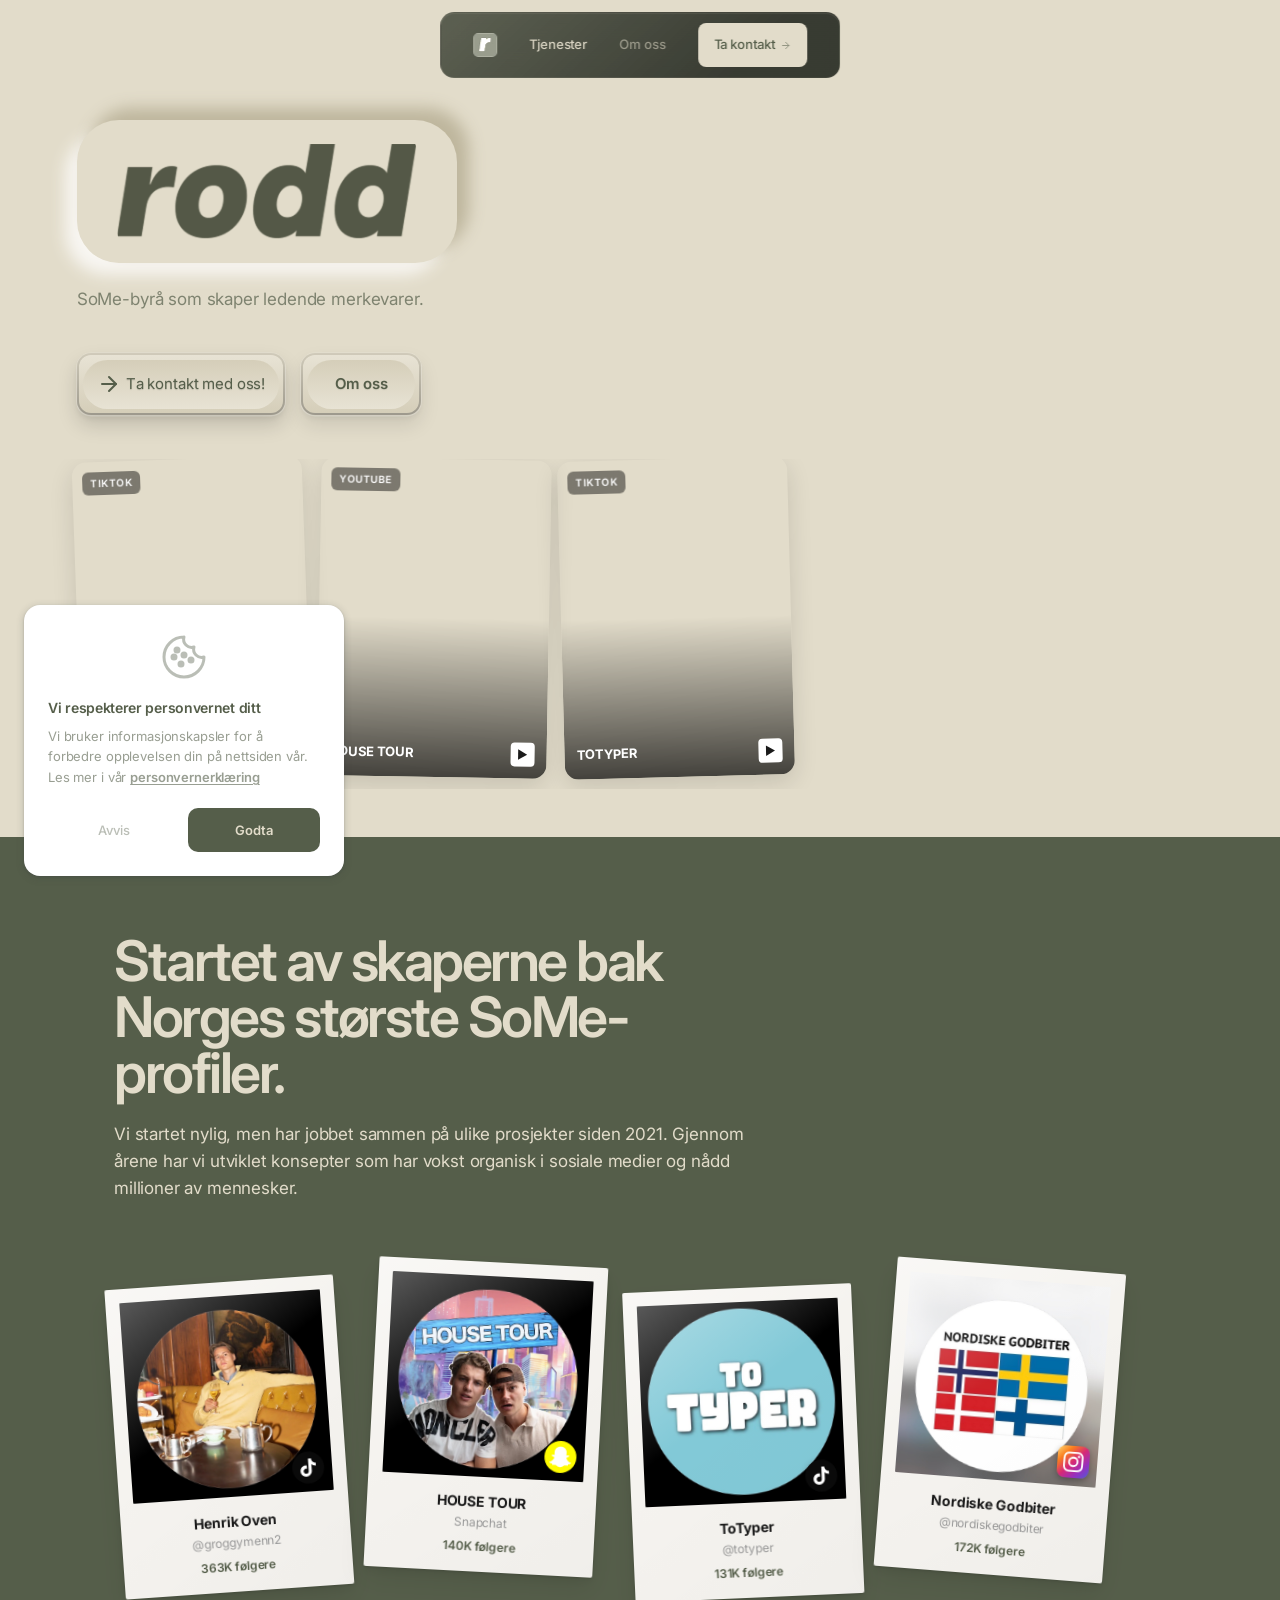
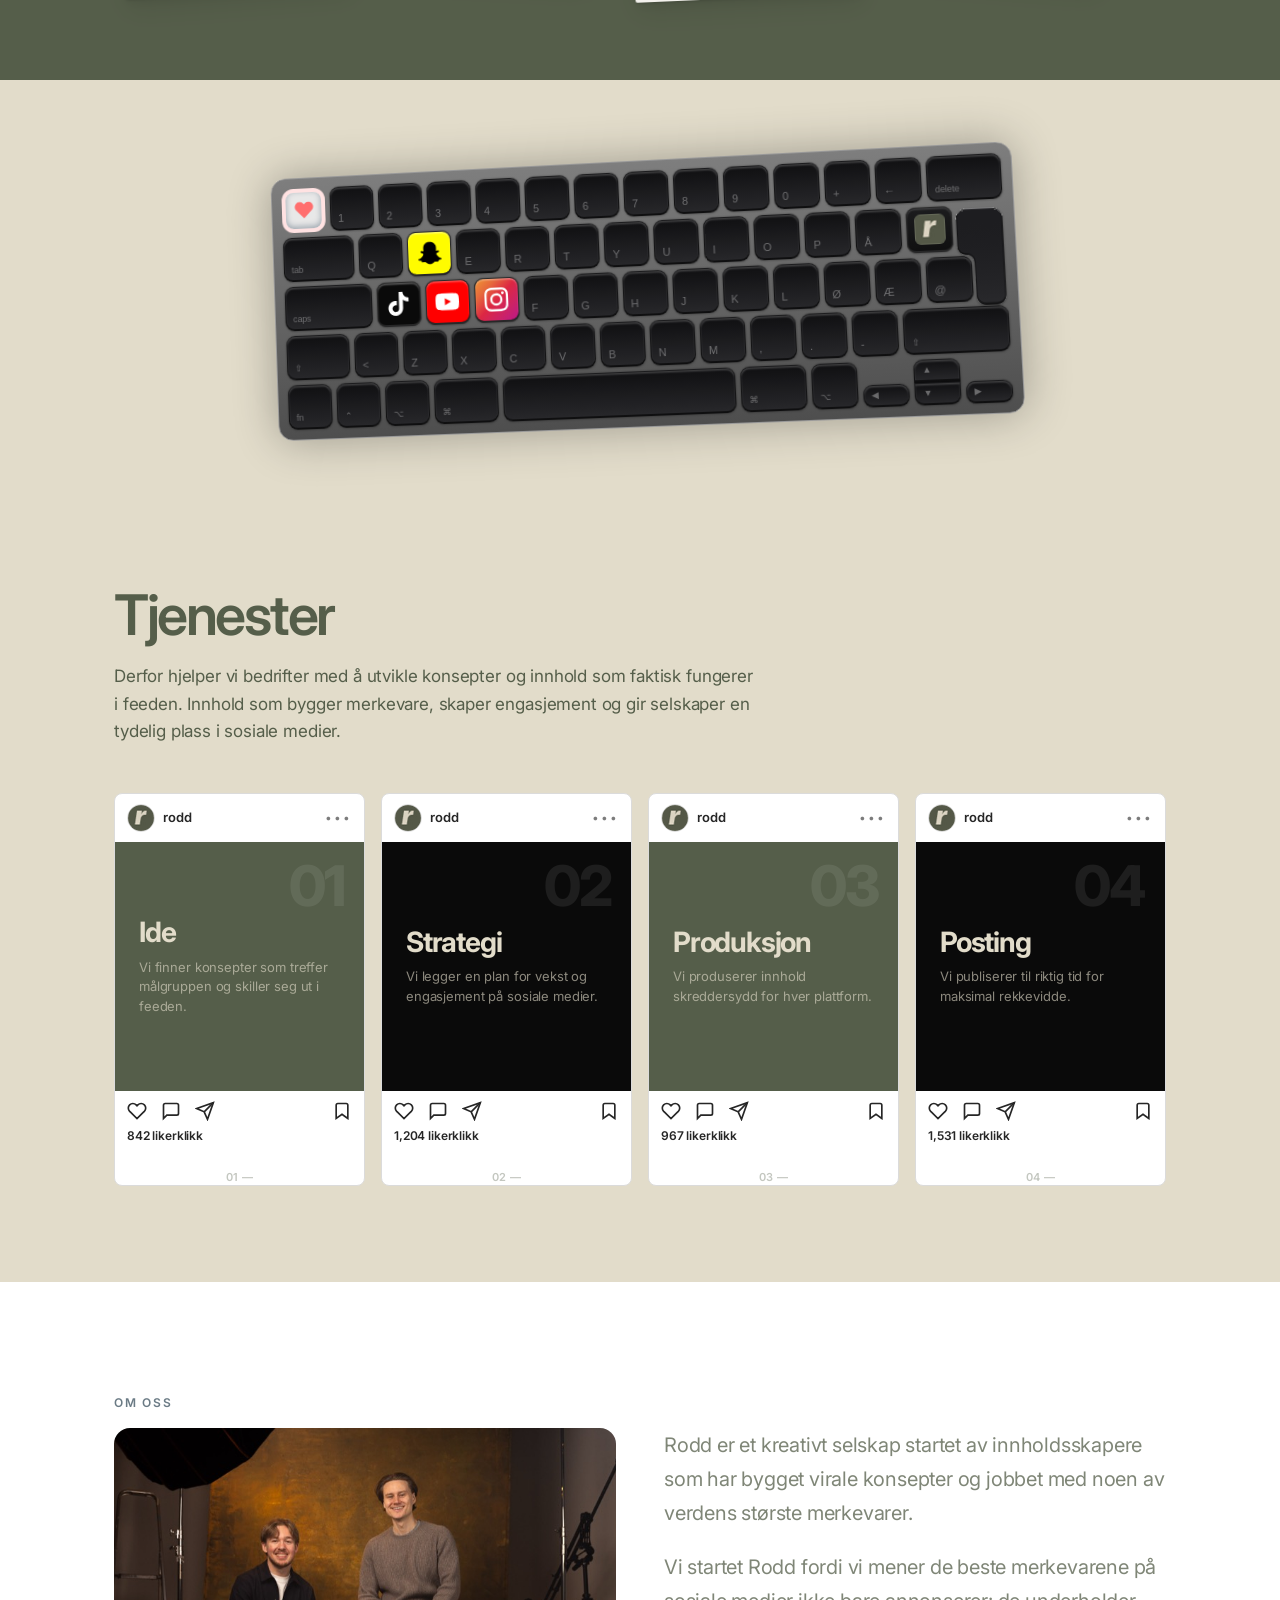
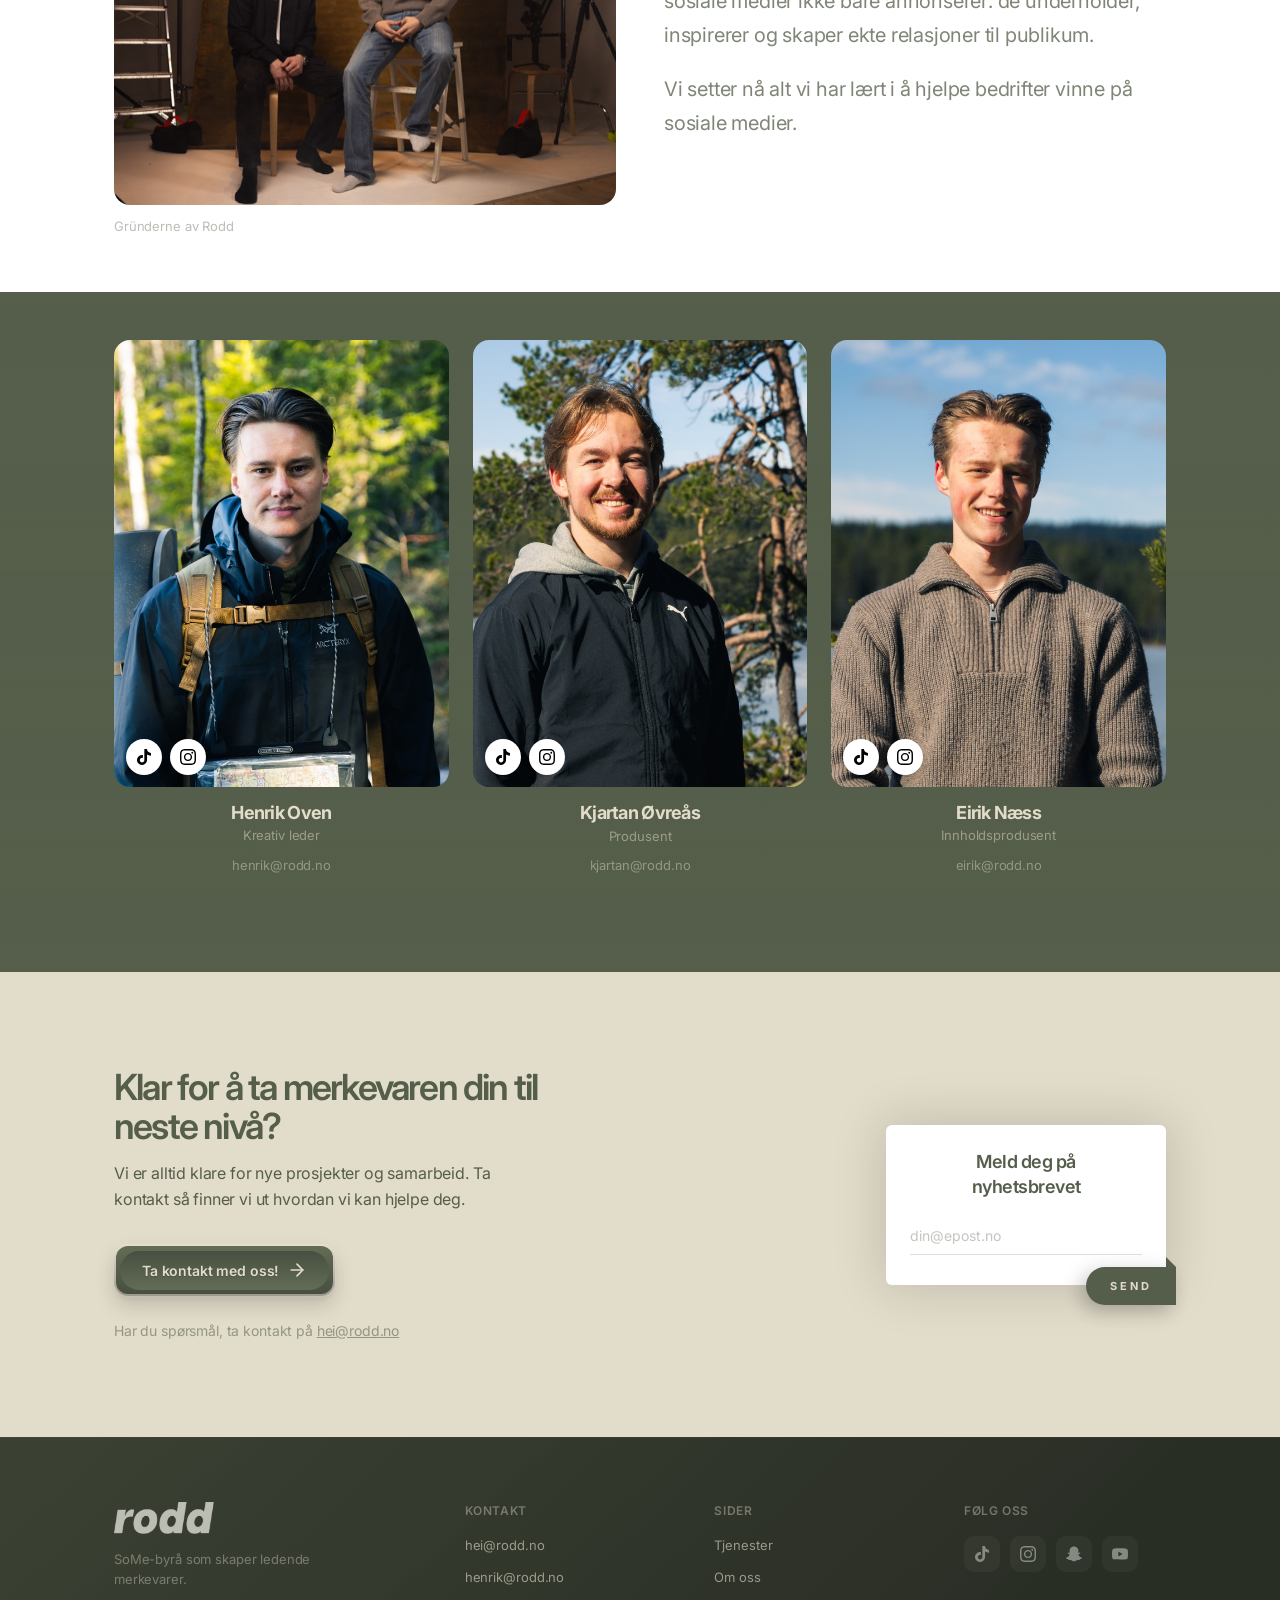
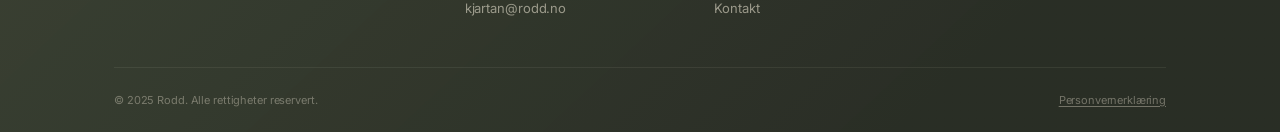
==== commit 660239d5: "Add mobile hero typewriter" ====
--- a/index.html
+++ b/index.html
@@ -52,6 +52,9 @@
         <h1 class="sr-only">Rodd – SoMe-byrå</h1>
         <img src="assets/rodd-logo-hq.png" alt="rodd" class="hero-logo">
         <p class="hero-tagline">SoMe-byrå som skaper ledende merkevarer.</p>
+        <p class="hero-typewriter" aria-label="Konsepter som vokser. Innhold folk stopper for. Merkevarer som blir sett. SoMe med retning.">
+          <span class="hero-typewriter-text" aria-hidden="true">Konsepter som vokser.</span>
+        </p>
         <div class="hero-buttons">
           <a href="#kontakt" class="fancy-btn">
             <div class="outline"><div></div></div>
--- a/style.css
+++ b/style.css
@@ -373,6 +373,10 @@
   margin-bottom: 40px;
 }
 
+.hero-typewriter {
+  display: none;
+}
+
 .hero-buttons {
   display: flex;
   align-items: center;
@@ -743,9 +747,50 @@
   border-radius: 6px;
 }
 
-@media (max-width: 1100px) {
+@media (max-width: 1366px) {
+  .hero {
+    min-height: auto;
+    display: block;
+    padding: 120px 0 48px;
+  }
+
+  .hero-content {
+    max-width: 640px;
+  }
+
   .hero-showcase {
+    position: relative;
+    right: auto;
+    top: auto;
+    transform: none;
+    display: flex;
+    gap: 12px;
+    align-items: stretch;
+    margin-top: 44px;
+    padding: 0 6vw 12px;
+    overflow-x: auto;
+    -webkit-overflow-scrolling: touch;
+    scrollbar-width: none;
+    scroll-snap-type: x proximity;
+  }
+
+  .hero-showcase::-webkit-scrollbar {
     display: none;
+  }
+
+  .showcase-card {
+    width: clamp(180px, 24vw, 230px);
+    height: clamp(248px, 32vw, 318px);
+    flex: 0 0 auto;
+    scroll-snap-align: start;
+    animation: none !important;
+    opacity: 1 !important;
+  }
+
+  .showcase-1,
+  .showcase-2,
+  .showcase-3 {
+    height: clamp(248px, 32vw, 318px);
   }
 }
 
@@ -788,15 +833,20 @@
 .keyboard-wrap {
   display: flex;
   justify-content: center;
+  width: 100%;
+  padding: 0 24px;
 }
 
 .integrations-keyboard {
-  padding: 10px;
-  width: 747.5px;
-  height: 269px;
+  --key-size: 45px;
+  --key-gap: 5px;
+  --keyboard-pad: 10px;
+  padding: var(--keyboard-pad);
+  width: max-content;
+  height: auto;
   display: flex;
   flex-direction: column;
-  gap: 5px;
+  gap: var(--key-gap);
   border-radius: 15px;
   border: 1.5px solid #999;
   background: linear-gradient(180deg, #7e7e7e, #4e4e4e);
@@ -807,17 +857,17 @@
 
 .integrations-keyboard-row {
   display: flex;
-  gap: 5px;
+  gap: var(--key-gap);
   position: relative;
 }
 
 .key {
-  width: 45px;
-  height: 45px;
+  width: var(--key-size);
+  height: var(--key-size);
   flex-shrink: 0;
   position: relative;
   background: linear-gradient(180deg, #1c1c1e, #0f0f10);
-  border-radius: 9px;
+  border-radius: calc(var(--key-size) * 0.2);
   overflow: hidden;
   box-sizing: border-box;
   box-shadow: 0 0 1.5px 0 rgba(0, 0, 0, 0.45), 0.39px 0.78px 2.34px rgba(0, 0, 0, 0.15);
@@ -826,7 +876,7 @@
 .key-inner {
   background: linear-gradient(180deg, #101012, #27272a);
   box-shadow: inset 0 1.56px 1.56px 0 hsla(0, 0%, 100%, 0.2);
-  border-radius: 8px;
+  border-radius: calc(var(--key-size) * 0.178);
   position: absolute;
   height: calc(100% - 3.5px);
   width: calc(100% - 2px);
@@ -845,7 +895,7 @@
   background-color: transparent;
   border: solid #303030;
   border-width: 1px 1px 2px;
-  border-radius: 8.6px;
+  border-radius: calc(var(--key-size) * 0.191);
   opacity: 0.75;
   z-index: 3;
   box-sizing: border-box;
@@ -868,8 +918,8 @@
 /* ESC hjerte-knapp */
 .key-esc-heart {
   background: #e8e8e8 !important;
-  border: 4px solid #ffe2e2 !important;
-  border-radius: 12px !important;
+  border: calc(var(--key-size) * 0.089) solid #ffe2e2 !important;
+  border-radius: calc(var(--key-size) * 0.267) !important;
   box-shadow: rgba(10, 37, 64, 0.35) 0px -2px 6px 0px inset !important;
   transition:
     transform 400ms cubic-bezier(0.68, -0.55, 0.27, 2.5),
@@ -900,8 +950,8 @@
 }
 
 .key-heart-inner svg {
-  width: 22px;
-  height: 22px;
+  width: calc(var(--key-size) * 0.489);
+  height: calc(var(--key-size) * 0.489);
   color: rgb(255, 110, 110);
   transition: transform 0.1s ease;
 }
@@ -920,9 +970,9 @@
 }
 
 .key-favicon-wrap img {
-  width: 30px;
-  height: 30px;
-  border-radius: 6px;
+  width: calc(var(--key-size) * 0.667);
+  height: calc(var(--key-size) * 0.667);
+  border-radius: calc(var(--key-size) * 0.133);
   object-fit: cover;
 }
 
@@ -939,12 +989,12 @@
   display: flex;
   align-items: center;
   justify-content: center;
-  padding: 8px;
+  padding: calc(var(--key-size) * 0.178);
 }
 
 .key-social img {
-  width: 24px;
-  height: 24px;
+  width: calc(var(--key-size) * 0.533);
+  height: calc(var(--key-size) * 0.533);
   object-fit: contain;
 }
 
@@ -968,18 +1018,18 @@
 /* Tast-labels */
 .key-label {
   color: hsla(0, 0%, 100%, 0.35);
-  font-size: 11px;
+  font-size: calc(var(--key-size) * 0.244);
   font-weight: 500;
   font-family: -apple-system, BlinkMacSystemFont, sans-serif;
   position: absolute;
-  bottom: 5px;
-  left: 7px;
+  bottom: calc(var(--key-size) * 0.111);
+  left: calc(var(--key-size) * 0.156);
   line-height: 1;
   pointer-events: none;
 }
 
 .key-label-sm {
-  font-size: 9px;
+  font-size: calc(var(--key-size) * 0.2);
   font-weight: 400;
 }
 
@@ -987,19 +1037,19 @@
   color: hsla(0, 0%, 100%, 0.5);
 }
 
-.key.key-tab { width: 73.5px; }
-.key.key-caps { width: 89.5px; }
-.key.key-cmd { width: 65px; }
-.key.key-space { width: 233.5px; }
-.key.key-shift-r { width: 103.5px; }
-.key.key-lr { margin-top: 22.5px; height: 22.5px; }
+.key.key-tab { width: calc(var(--key-size) * 1.633); }
+.key.key-caps { width: calc(var(--key-size) * 1.989); }
+.key.key-cmd { width: calc(var(--key-size) * 1.444); }
+.key.key-space { width: calc(var(--key-size) * 5.189); }
+.key.key-shift-r { width: calc(var(--key-size) * 2.3); }
+.key.key-lr { margin-top: calc(var(--key-size) * 0.5); height: calc(var(--key-size) * 0.5); }
 
 .key.key-enter-r {
-  width: 51px;
-  height: 109px;
-  position: absolute;
-  right: -2px;
-  margin-top: -2px;
+  width: calc(var(--key-size) * 1.133);
+  height: calc(var(--key-size) * 2.422);
+  position: absolute;
+  right: calc(var(--key-size) * -0.044);
+  margin-top: calc(var(--key-size) * -0.044);
   z-index: 1;
   background: none;
   box-shadow: none;
@@ -1014,7 +1064,7 @@
 }
 
 .key.key-up {
-  height: 22.5px;
+  height: calc(var(--key-size) * 0.5);
   border-bottom-left-radius: 0;
   border-bottom-right-radius: 0;
 }
@@ -1025,7 +1075,7 @@
 }
 
 .key.key-down {
-  height: 22.5px;
+  height: calc(var(--key-size) * 0.5);
   border-top-left-radius: 0;
   border-top-right-radius: 0;
 }
@@ -1039,27 +1089,6 @@
   display: flex;
   flex-direction: column;
   gap: 0;
-}
-
-@media (max-width: 768px) {
-  .integrations-keyboard {
-    transform: rotate(-2.4deg) scale(0.6);
-    transform-origin: center;
-  }
-
-  .keyboard-section {
-    padding: 40px 0;
-  }
-}
-
-@media (max-width: 480px) {
-  .integrations-keyboard {
-    transform: rotate(-2.4deg) scale(0.38);
-  }
-
-  .keyboard-section {
-    padding: 20px 0;
-  }
 }
 
 /* ============================================
@@ -1837,7 +1866,10 @@
 
 footer {
   padding: 64px 0 0;
-  background: var(--forest);
+  background: linear-gradient(137deg, hsla(88, 12%, 22%, 0.95) 5%, hsla(88, 10%, 16%, 0.98) 76%);
+  backdrop-filter: blur(12px);
+  -webkit-backdrop-filter: blur(12px);
+  border-top: 1px solid hsla(45, 29%, 84%, 0.06);
 }
 
 .footer-top {
@@ -2143,6 +2175,11 @@
     animation-duration: 0.01ms !important;
     transition-duration: 0.01ms !important;
   }
+
+  .hero-typewriter-text::after {
+    animation: none !important;
+    opacity: 1;
+  }
 }
 
 /* ============================================
@@ -2152,6 +2189,12 @@
   .services-grid {
     grid-template-columns: repeat(2, 1fr);
   }
+
+  .integrations-keyboard {
+    --key-size: 41px;
+    --key-gap: 4.5px;
+    --keyboard-pad: 9px;
+  }
 }
 
 @media (max-width: 900px) {
@@ -2174,8 +2217,53 @@
     display: flex;
   }
 
+  /* 3. HERO CONTENT ON MOBILE */
+  .hero {
+    min-height: auto;
+    padding: 112px 0 0;
+  }
+
+  .hero-container {
+    padding: 0 24px;
+  }
+
+  .hero-content {
+    text-align: center;
+    max-width: 420px;
+    margin: 0 auto;
+  }
+
   .hero-logo {
-    width: 220px;
+    display: none;
+  }
+
+  .hero-tagline {
+    display: none;
+  }
+
+  .hero-typewriter {
+    display: inline-flex;
+    align-items: center;
+    justify-content: center;
+    min-height: 2.35rem;
+    margin: 0 auto 28px;
+    color: var(--forest);
+    font-size: clamp(1.35rem, 7vw, 2.15rem);
+    font-weight: 650;
+    line-height: 1.12;
+    letter-spacing: 0;
+    text-align: center;
+  }
+
+  .hero-typewriter-text::after {
+    content: "";
+    display: inline-block;
+    width: 2px;
+    height: 0.9em;
+    margin-left: 4px;
+    background: currentColor;
+    transform: translateY(0.12em);
+    animation: typeCaret 0.9s steps(1) infinite;
   }
 
   .hero-buttons {
@@ -2189,33 +2277,99 @@
     justify-content: center;
   }
 
+  /* 1. HERO SHOWCASE VIDEOS — horizontal scroll strip */
+  .hero-showcase {
+    margin-top: 32px;
+    padding: 0 24px 12px;
+  }
+
+  .hero-showcase::-webkit-scrollbar {
+    display: none;
+  }
+
+  .showcase-card {
+    width: clamp(154px, 42vw, 190px) !important;
+    height: clamp(230px, 62vw, 280px) !important;
+  }
+
+  .showcase-1, .showcase-2, .showcase-3 {
+    height: clamp(230px, 62vw, 280px) !important;
+  }
+
+  /* 2. KEYBOARD ON MOBILE */
+  .keyboard-section {
+    padding: 48px 0;
+    overflow: hidden;
+  }
+
+  .keyboard-wrap {
+    display: flex;
+    justify-content: center;
+  }
+
+  .integrations-keyboard {
+    --key-size: clamp(18px, 5.35vw, 41px);
+    --key-gap: clamp(1.6px, 0.58vw, 4.5px);
+    --keyboard-pad: clamp(4px, 1.2vw, 9px);
+    transform: rotate(-1deg) !important;
+    transform-origin: center center;
+    border-width: 1px;
+    border-radius: clamp(8px, 2vw, 15px);
+    box-shadow: 0 0 28px 0 rgba(0, 0, 0, 0.26);
+  }
+
+  /* 4. INSTAGRAM SERVICE CARDS ON MOBILE */
+  .services-grid {
+    grid-template-columns: repeat(2, 1fr);
+    gap: 12px;
+  }
+
+  .insta-image {
+    padding: 16px;
+  }
+
+  .insta-image h3 {
+    font-size: 1.25rem !important;
+  }
+
+  /* 5. POLAROID CARDS ON MOBILE */
   .profiles-heading {
-    font-size: 1.5rem;
+    font-size: 2rem;
+    letter-spacing: -1.5px;
   }
 
   .services-heading {
-    font-size: 1.5rem;
+    font-size: 2rem;
+    letter-spacing: -1.5px;
   }
 
   .profiles-grid {
     grid-template-columns: repeat(2, 1fr);
     gap: 16px;
-  }
-
+    max-width: 100%;
+  }
+
+  .polaroid {
+    transform: rotate(var(--rotate, 0deg)) translateY(0px) !important;
+  }
+
+  /* 8. ABOUT SECTION ON MOBILE */
   .about-content {
     grid-template-columns: 1fr;
     gap: 32px;
   }
 
+  /* 7. TEAM SECTION ON MOBILE */
   .team-grid {
-    grid-template-columns: 1fr;
-    max-width: 360px;
-    margin: 0 auto;
-  }
-
+    grid-template-columns: repeat(2, 1fr);
+    gap: 16px;
+  }
+
+  /* 6. CONTACT SECTION ON MOBILE */
   .contact-grid {
     grid-template-columns: 1fr;
-    gap: 40px;
+    gap: 32px;
+    text-align: center;
   }
 
   .contact-left {
@@ -2223,7 +2377,7 @@
   }
 
   .contact-sub {
-    margin: 0 auto 32px;
+    margin: 0 auto 24px;
   }
 
   .contact-right {
@@ -2264,6 +2418,21 @@
     width: min(320px, calc(100vw - 48px));
   }
 
+  /* 10. GENERAL MOBILE POLISH */
+  .profiles-desc,
+  .services-desc {
+    font-size: 0.9375rem;
+  }
+
+  .section-label {
+    font-size: 0.6875rem;
+  }
+
+}
+
+@keyframes typeCaret {
+  0%, 45% { opacity: 1; }
+  46%, 100% { opacity: 0; }
 }
 
 @media (max-width: 480px) {
@@ -2272,9 +2441,37 @@
     gap: 12px;
   }
 
+  /* 4. INSTAGRAM SERVICE CARDS AT 480px */
+  .insta-image h3 {
+    font-size: 1rem !important;
+  }
+
+  .insta-image p {
+    font-size: 0.6875rem;
+  }
+
+  .insta-step {
+    font-size: 2.5rem;
+  }
+
+  /* 7. TEAM SECTION AT 480px */
+  .team-grid {
+    grid-template-columns: 1fr;
+    max-width: 300px;
+    margin: 0 auto;
+  }
+
   .footer-top {
     grid-template-columns: 1fr;
     gap: 24px;
+  }
+
+  .keyboard-section {
+    padding: 32px 0;
+  }
+
+  .keyboard-wrap {
+    padding: 0 12px;
   }
 
   .insta-image h3,
